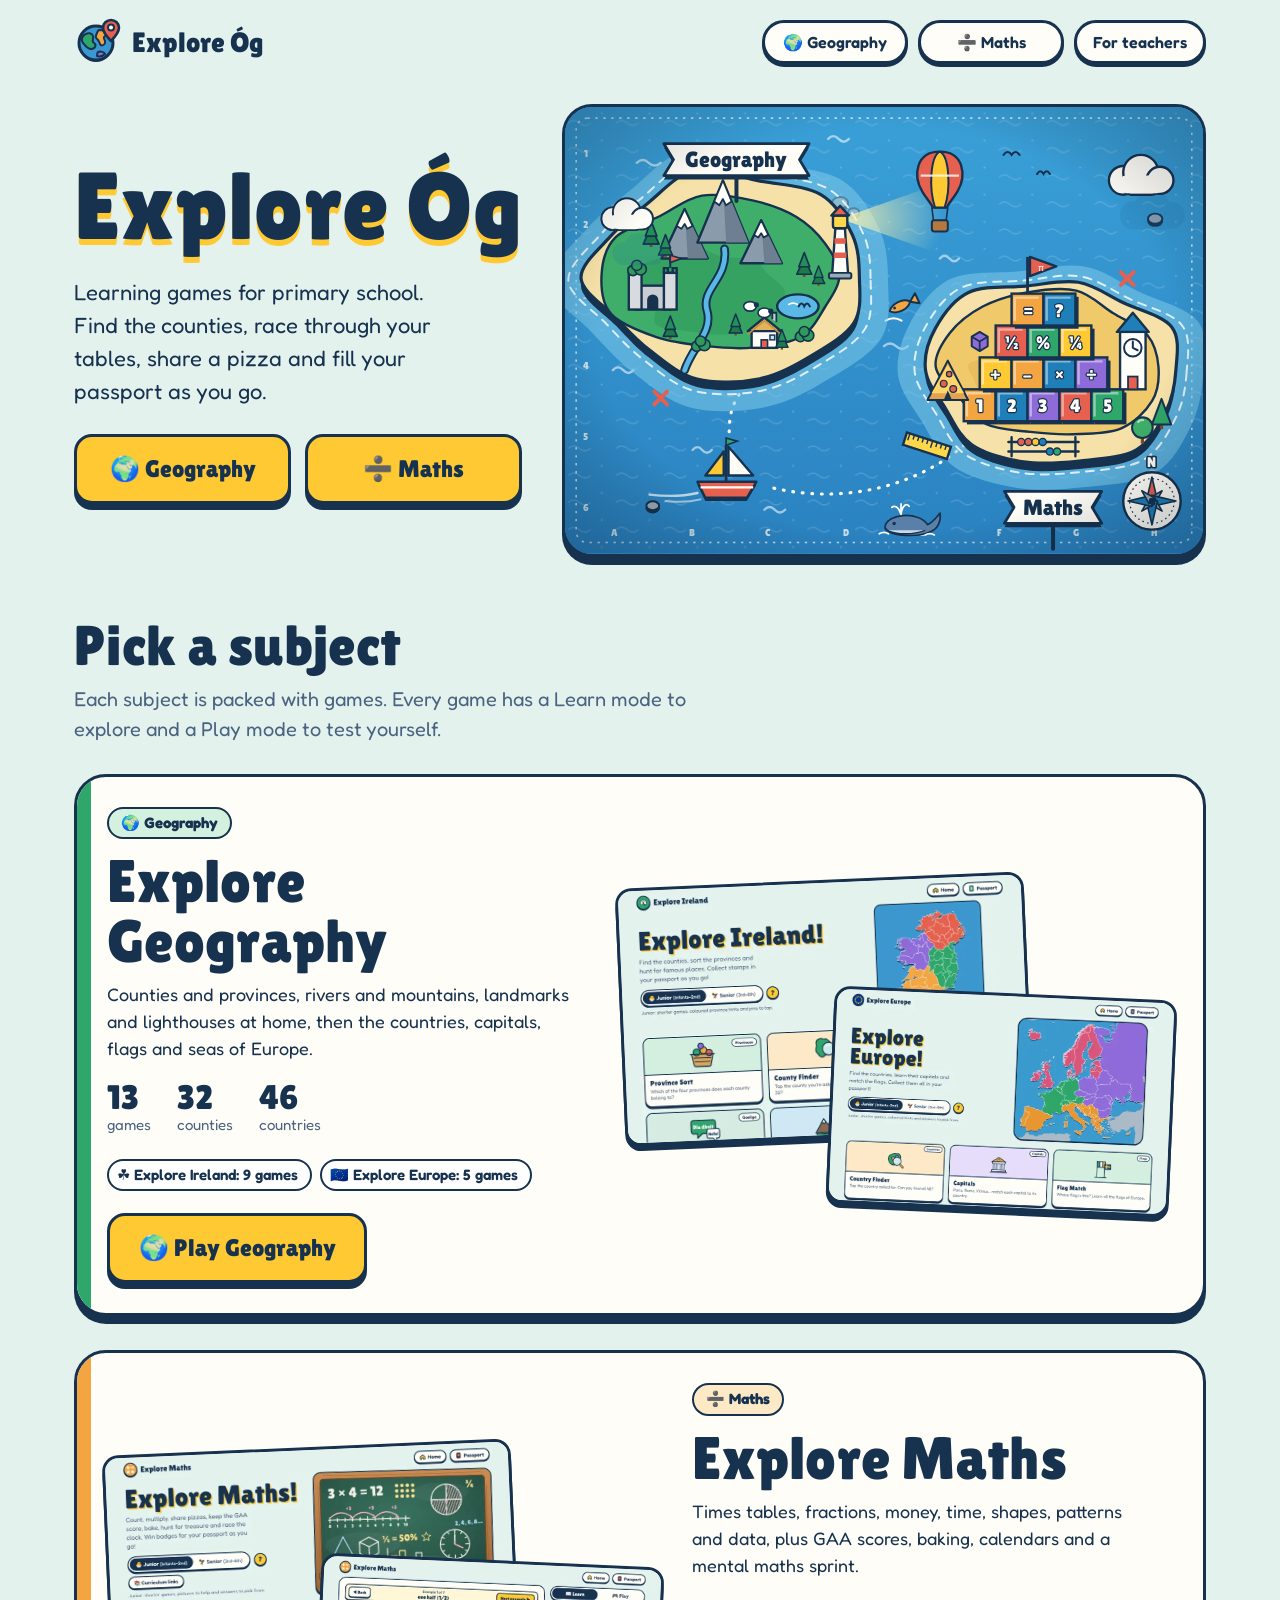
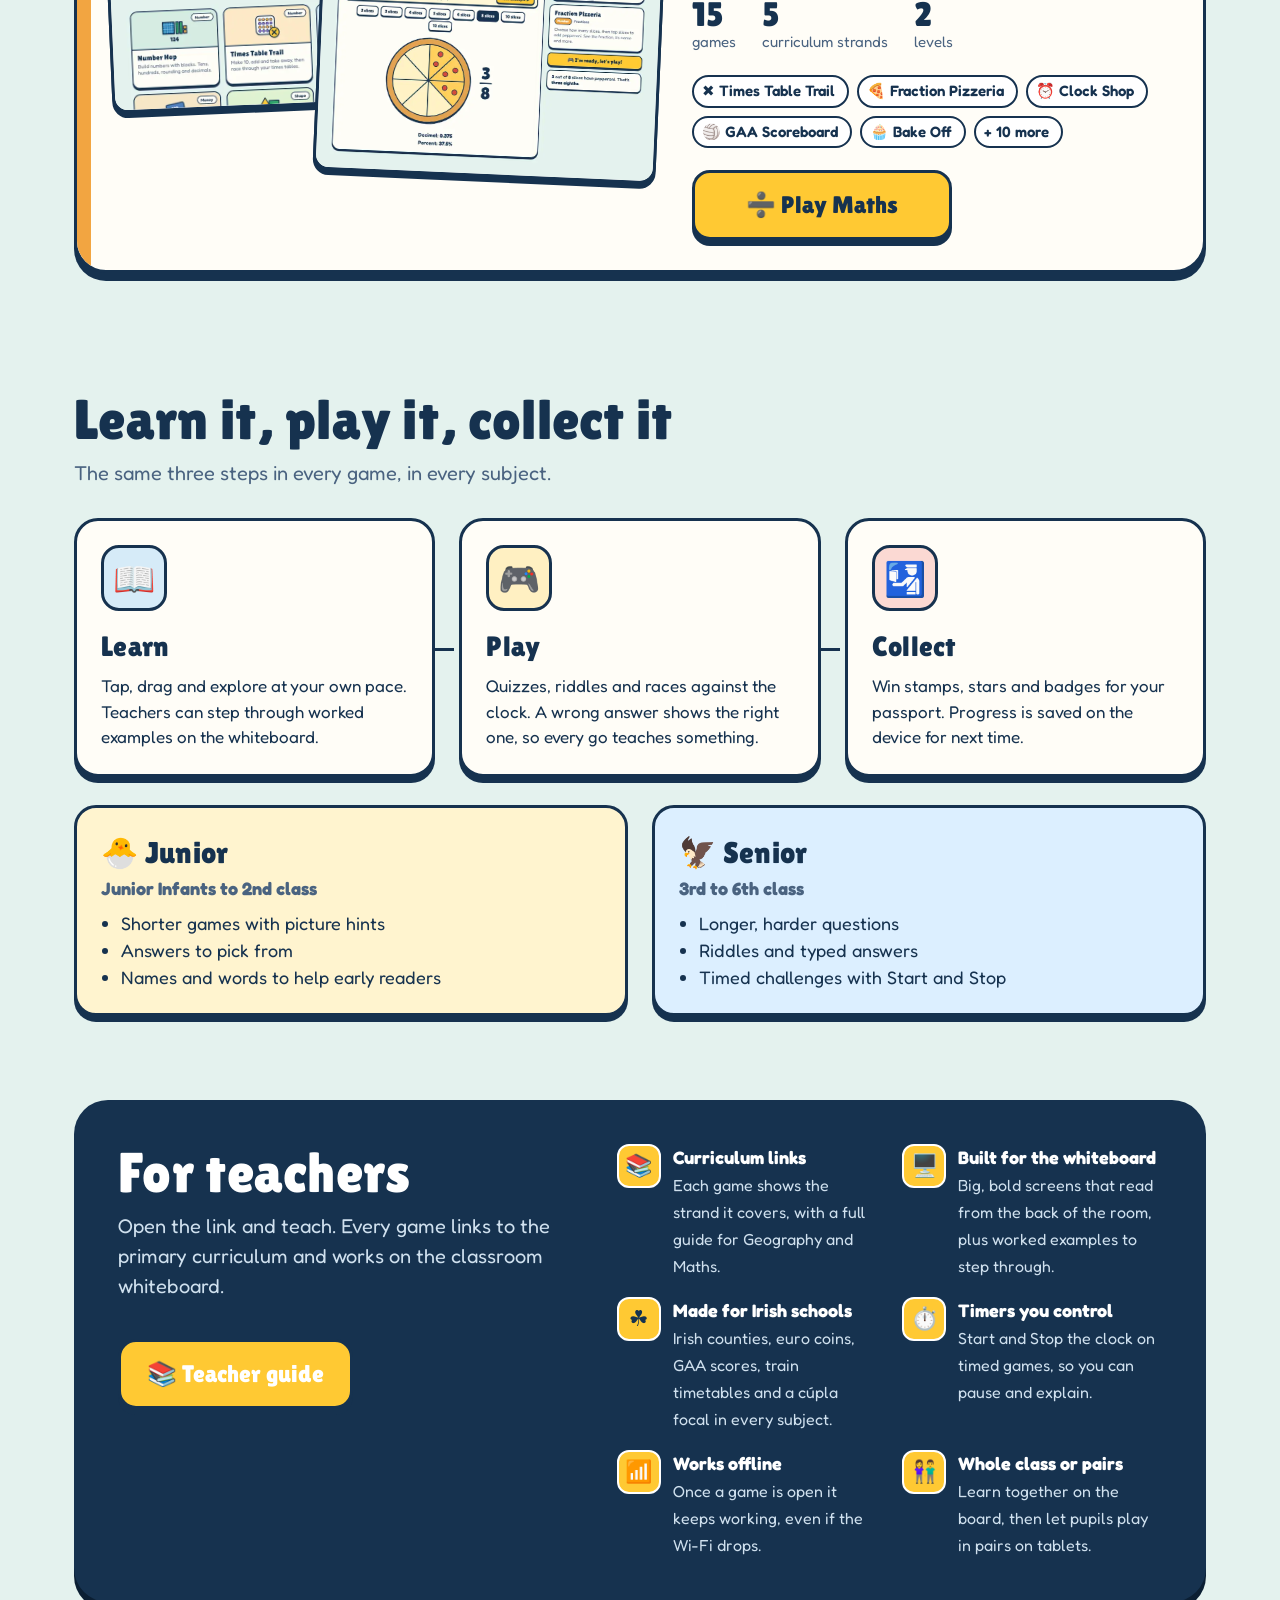
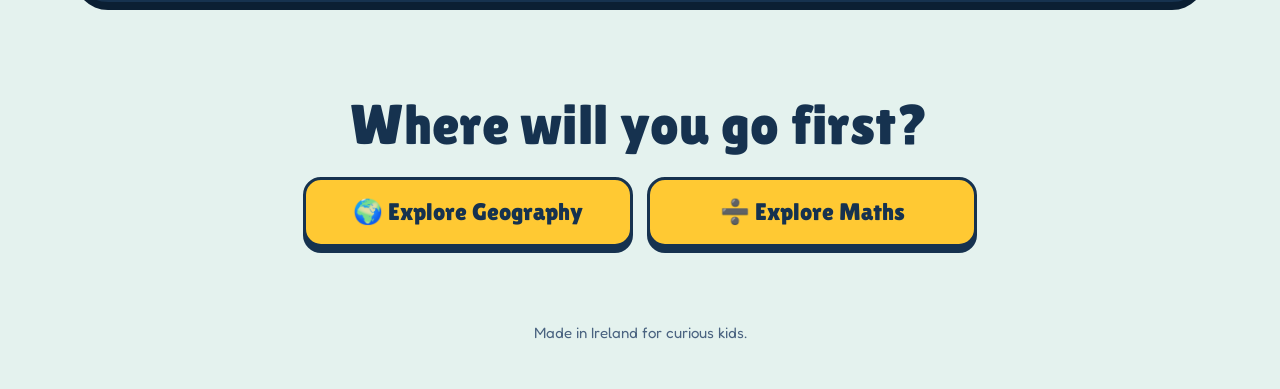
==== index.html @ ef13da3b "Explore Óg: first version of the site Home page, Explore Geography (Ireland and Europe), Explore Mat" ====
<!DOCTYPE html>
<html lang="en">
<head>
<meta charset="utf-8">
<meta name="viewport" content="width=device-width,initial-scale=1">
<title>Explore Óg · Learning games for primary school</title>
<meta name="description" content="Explore Geography and Explore Maths: map games and maths games for Irish primary school children, with Junior and Senior levels.">
<link rel="stylesheet" href="assets/site.css">
</head>
<body>
<div class="wrap">
  <header class="top">
    <a class="brand" href="./" aria-label="Explore Óg home"><svg width="48" height="48" viewBox="0 0 48 48"><circle cx="22" cy="27" r="17" fill="#16324f"/><circle cx="22" cy="25" r="17" fill="#3b97cf" stroke="#16324f" stroke-width="3"/><path d="M10 17c4-3 8-2 9 1s-2 5 1 7 1 6-3 6-6-4-8-6c-2-3-1-6 1-8z" fill="#2fa66a" stroke="#16324f" stroke-width="2" stroke-linejoin="round"/><path d="M25 12c4 0 8 2 10 5-2 1-4 0-5 2s2 3 1 6-4 3-5 1-1-4-3-5-1-4 0-6 1-3 2-3z" fill="#f2a541" stroke="#16324f" stroke-width="2" stroke-linejoin="round"/><path d="M24 34c3-1 6 0 7 2-2 2-5 3-8 2 0-2 0-3 1-4z" fill="#8e6bd8" stroke="#16324f" stroke-width="2" stroke-linejoin="round"/><path d="M37 2c-4.4 0-8 3.4-8 7.6 0 5.4 8 13.4 8 13.4s8-8 8-13.4C45 5.4 41.4 2 37 2z" fill="#e5604e" stroke="#16324f" stroke-width="2.6" stroke-linejoin="round"/><circle cx="37" cy="9.6" r="3" fill="#fff" stroke="#16324f" stroke-width="2"/></svg>Explore Óg</a>
    <nav class="nav" aria-label="Main">
      <a class="pill" href="geography/">🌍 Geography</a>
      <a class="pill" href="maths/">➗ Maths</a>
      <a class="pill hide-s" href="teachers/">For teachers</a>
    </nav>
  </header>

  <main>
  <div class="hero">
    <div>
      <h1>Explore Óg</h1>
      <p class="lede">Learning games for primary school. Find the counties, race through your tables, share a pizza and fill your passport as you go.</p>
      <div class="ctas">
        <a class="big" href="geography/">🌍 Geography</a>
        <a class="big" href="maths/">➗ Maths</a>
      </div>
    </div>
    <div class="map">
      <svg viewBox="0 0 800 560" role="img" aria-label="An explorer's map with two islands, Geography Island and Maths Island. Tap an island to go there."><defs>
      <linearGradient id="sea" x1="0" y1="0" x2="0" y2="1"><stop offset="0" stop-color="#3aa0d8"/><stop offset="1" stop-color="#2a82c0"/></linearGradient>
      <pattern id="ripple" width="60" height="34" patternUnits="userSpaceOnUse"><path d="M4 20 q7-6 14 0 t14 0" stroke="#ffffff" stroke-width="1.6" fill="none" opacity=".16"/><circle cx="46" cy="8" r="1.4" fill="#fff" opacity=".2"/></pattern>
      <radialGradient id="beam" cx="0" cy=".5" r="1"><stop offset="0" stop-color="#fff4b0" stop-opacity=".85"/><stop offset="1" stop-color="#fff4b0" stop-opacity="0"/></radialGradient>
      <radialGradient id="vig" cx=".5" cy=".5" r=".75"><stop offset=".6" stop-color="#000" stop-opacity="0"/><stop offset="1" stop-color="#0b2a4a" stop-opacity=".35"/></radialGradient>
    </defs><rect width="800" height="560" fill="url(#sea)"/><rect width="800" height="560" fill="url(#ripple)"/><rect x="14" y="14" width="772" height="532" rx="14" fill="none" stroke="#fffdf7" stroke-width="2" stroke-dasharray="3 7" opacity=".7"/><text x="62" y="538" text-anchor="middle" font-family="Lilita One,sans-serif" font-size="13" fill="#fffdf7" opacity=".75">A</text><text x="159" y="538" text-anchor="middle" font-family="Lilita One,sans-serif" font-size="13" fill="#fffdf7" opacity=".75">B</text><text x="255" y="538" text-anchor="middle" font-family="Lilita One,sans-serif" font-size="13" fill="#fffdf7" opacity=".75">C</text><text x="352" y="538" text-anchor="middle" font-family="Lilita One,sans-serif" font-size="13" fill="#fffdf7" opacity=".75">D</text><text x="448" y="538" text-anchor="middle" font-family="Lilita One,sans-serif" font-size="13" fill="#fffdf7" opacity=".75">E</text><text x="545" y="538" text-anchor="middle" font-family="Lilita One,sans-serif" font-size="13" fill="#fffdf7" opacity=".75">F</text><text x="641" y="538" text-anchor="middle" font-family="Lilita One,sans-serif" font-size="13" fill="#fffdf7" opacity=".75">G</text><text x="738" y="538" text-anchor="middle" font-family="Lilita One,sans-serif" font-size="13" fill="#fffdf7" opacity=".75">H</text><text x="26" y="63" text-anchor="middle" font-family="Lilita One,sans-serif" font-size="13" fill="#fffdf7" opacity=".75">1</text><text x="26" y="152" text-anchor="middle" font-family="Lilita One,sans-serif" font-size="13" fill="#fffdf7" opacity=".75">2</text><text x="26" y="241" text-anchor="middle" font-family="Lilita One,sans-serif" font-size="13" fill="#fffdf7" opacity=".75">3</text><text x="26" y="329" text-anchor="middle" font-family="Lilita One,sans-serif" font-size="13" fill="#fffdf7" opacity=".75">4</text><text x="26" y="418" text-anchor="middle" font-family="Lilita One,sans-serif" font-size="13" fill="#fffdf7" opacity=".75">5</text><text x="26" y="507" text-anchor="middle" font-family="Lilita One,sans-serif" font-size="13" fill="#fffdf7" opacity=".75">6</text><path class="wave" d="M90 70 q7.5 -7 15.0 0 t15.0 0" stroke="#fff" stroke-width="3" fill="none" stroke-linecap="round" opacity="0.55"/><path class="wave" d="M330 40 q6.5 -7 13.0 0 t13.0 0" stroke="#fff" stroke-width="3" fill="none" stroke-linecap="round" opacity="0.55"/><path class="wave" d="M400 300 q7.5 -7 15.0 0 t15.0 0" stroke="#fff" stroke-width="3" fill="none" stroke-linecap="round" opacity="0.55"/><path class="wave" d="M60 330 q6.5 -7 13.0 0 t13.0 0" stroke="#fff" stroke-width="3" fill="none" stroke-linecap="round" opacity="0.55"/><path class="wave" d="M690 250 q7.0 -7 14.0 0 t14.0 0" stroke="#fff" stroke-width="3" fill="none" stroke-linecap="round" opacity="0.55"/><path class="wave" d="M560 520 q7.5 -7 15.0 0 t15.0 0" stroke="#fff" stroke-width="3" fill="none" stroke-linecap="round" opacity="0.55"/><path class="wave" d="M250 505 q6.5 -7 13.0 0 t13.0 0" stroke="#fff" stroke-width="3" fill="none" stroke-linecap="round" opacity="0.55"/><path class="wave" d="M470 190 q6.0 -7 12.0 0 t12.0 0" stroke="#fff" stroke-width="3" fill="none" stroke-linecap="round" opacity="0.55"/><path class="wave" d="M730 460 q6.5 -7 13.0 0 t13.0 0" stroke="#fff" stroke-width="3" fill="none" stroke-linecap="round" opacity="0.55"/><path class="wave" d="M160 430 q6.0 -7 12.0 0 t12.0 0" stroke="#fff" stroke-width="3" fill="none" stroke-linecap="round" opacity="0.55"/><path d="M210 455 C 205 410, 200 380, 225 352" fill="none" stroke="#fffdf7" stroke-width="4" stroke-dasharray="1 11" stroke-linecap="round"/><path d="M262 478 C 360 500, 450 470, 505 420" fill="none" stroke="#fffdf7" stroke-width="4" stroke-dasharray="1 11" stroke-linecap="round"/><g class="bob"><g transform="translate(196,446)"><path d="M-30 38 q-26 6 -60 2" stroke="#fff" stroke-width="3" fill="none" opacity=".7" stroke-linecap="round"/><path d="M-26 46 q-20 5 -44 2" stroke="#fff" stroke-width="2.5" fill="none" opacity=".55" stroke-linecap="round"/><path d="M-30 24 H44 L32 44 H-20Z" fill="#16324f" transform="translate(0,4)"/><path d="M-30 24 H44 L32 44 H-20Z" fill="#e5604e" stroke="#16324f" stroke-width="3" stroke-linejoin="round"/><path d="M-26 31 H40" stroke="#fffdf7" stroke-width="3"/><path d="M6 24 V-22" stroke="#16324f" stroke-width="3.5"/><path d="M9 -20 L40 16 H9Z" fill="#fffdf7" stroke="#16324f" stroke-width="3" stroke-linejoin="round"/><path d="M3 -14 L-20 16 H3Z" fill="#ffc933" stroke="#16324f" stroke-width="3" stroke-linejoin="round"/><path d="M6 -22 L20 -27 L6 -31Z" fill="#2fa66a" stroke="#16324f" stroke-width="2"/></g></g><g transform="translate(430,528) scale(.72)"><path d="M-40 0 C -40 -26, 20 -30, 34 -6 C 44 -10, 52 -22, 56 -26 C 58 -12, 52 2, 40 6 C 20 16, -30 16, -40 0Z" fill="#5a7fa8" stroke="#16324f" stroke-width="3" stroke-linejoin="round"/><path d="M-36 4 C -20 12, 10 12, 30 4" fill="#c9dbe9" stroke="#16324f" stroke-width="2.5"/><circle cx="-24" cy="-8" r="3" fill="#16324f"/><path d="M-12 -24 C -16 -38, -24 -40, -28 -36 M-12 -24 C -10 -40, -2 -44, 2 -38 M-12 -24 V-42" stroke="#fff" stroke-width="3" fill="none" stroke-linecap="round"/><path d="M-50 10 q8-5 16 0 M30 12 q8-5 16 0" stroke="#fff" stroke-width="3" fill="none" stroke-linecap="round"/></g><g transform="translate(420,250) rotate(-25)"><path d="M-14 0 C -8 -8, 8 -8, 14 0 C 8 8, -8 8, -14 0Z M14 0 L24 -7 V7Z" fill="#f2a541" stroke="#16324f" stroke-width="2.5" stroke-linejoin="round"/><circle cx="-7" cy="-1" r="1.8" fill="#16324f"/></g><path d="M402 268 q10-6 20 0" stroke="#fff" stroke-width="2.5" fill="none" stroke-linecap="round"/><ellipse cx="345" cy="123" rx="11" ry="8.0" fill="#16324f"/><ellipse cx="345" cy="120" rx="10" ry="7.0" fill="#9aa9b6" stroke="#16324f" stroke-width="2.5"/><ellipse cx="362" cy="135" rx="8" ry="5.8999999999999995" fill="#16324f"/><ellipse cx="362" cy="132" rx="7" ry="4.8999999999999995" fill="#9aa9b6" stroke="#16324f" stroke-width="2.5"/><ellipse cx="740" cy="143" rx="10" ry="7.3" fill="#16324f"/><ellipse cx="740" cy="140" rx="9" ry="6.3" fill="#9aa9b6" stroke="#16324f" stroke-width="2.5"/><ellipse cx="110" cy="503" rx="9" ry="6.6" fill="#16324f"/><ellipse cx="110" cy="500" rx="8" ry="5.6" fill="#9aa9b6" stroke="#16324f" stroke-width="2.5"/><a href="geography/" aria-label="Go to Explore Geography"><g class="isle"><path d="M405.1 221.0 C405.6 243.6 408.9 269.4 397.0 289.2 C385.0 308.9 357.3 325.1 333.3 339.6 C309.3 354.1 282.4 369.8 253.0 376.0 C223.6 382.2 184.9 384.0 156.8 376.7 C128.8 369.4 105.4 348.0 84.8 332.2 C64.2 316.4 50.8 300.5 33.2 282.0 C15.7 263.5 -18.9 241.9 -20.5 221.0 C-22.0 200.1 7.1 175.9 23.9 156.7 C40.7 137.5 58.7 122.8 80.3 105.7 C101.9 88.6 124.8 60.0 153.3 54.1 C181.9 48.2 219.7 63.9 251.7 70.0 C283.7 76.2 321.8 77.1 345.5 91.0 C369.3 105.0 384.5 132.1 394.4 153.7 C404.3 175.4 404.7 198.4 405.1 221.0Z" fill="#7fcbea" opacity=".55"/><path d="M383.2 218.0 C383.6 238.0 386.6 260.9 376.0 278.4 C365.3 296.0 340.6 310.3 319.2 323.1 C297.9 336.0 273.9 349.9 247.7 355.4 C221.5 360.9 187.1 362.5 162.1 356.0 C137.1 349.5 116.3 330.5 97.9 316.6 C79.6 302.6 67.6 288.5 52.0 272.1 C36.4 255.6 5.6 236.5 4.2 218.0 C2.8 199.5 28.7 178.0 43.7 161.0 C58.6 143.9 74.7 130.9 94.0 115.8 C113.2 100.6 133.6 75.3 159.0 70.1 C184.4 64.8 218.1 78.7 246.6 84.2 C275.1 89.7 309.0 90.4 330.2 102.8 C351.3 115.2 364.8 139.2 373.7 158.4 C382.5 177.6 382.9 198.0 383.2 218.0Z" fill="none" stroke="#fff" stroke-width="2.5" stroke-dasharray="10 9" stroke-linecap="round" opacity=".8"/><path d="M369.2 225.0 C369.5 243.3 372.3 264.2 362.5 280.3 C352.6 296.3 329.9 309.4 310.2 321.1 C290.5 332.9 268.5 345.6 244.4 350.7 C220.2 355.7 188.5 357.1 165.5 351.2 C142.5 345.3 123.3 327.9 106.4 315.1 C89.5 302.3 78.5 289.5 64.1 274.4 C49.7 259.4 21.3 241.9 20.1 225.0 C18.8 208.1 42.6 188.4 56.4 172.9 C70.2 157.3 85.0 145.4 102.7 131.5 C120.4 117.7 139.2 94.5 162.6 89.7 C186.1 84.9 217.0 97.6 243.3 102.6 C269.6 107.6 300.8 108.3 320.3 119.6 C339.8 130.9 352.2 152.9 360.4 170.5 C368.5 188.0 368.8 206.7 369.2 225.0Z" fill="#16324f"/><path d="M369.2 215.0 C369.5 233.3 372.3 254.2 362.5 270.3 C352.6 286.3 329.9 299.4 310.2 311.1 C290.5 322.9 268.5 335.6 244.4 340.7 C220.2 345.7 188.5 347.1 165.5 341.2 C142.5 335.3 123.3 317.9 106.4 305.1 C89.5 292.3 78.5 279.5 64.1 264.4 C49.7 249.4 21.3 231.9 20.1 215.0 C18.8 198.1 42.6 178.4 56.4 162.9 C70.2 147.3 85.0 135.4 102.7 121.5 C120.4 107.7 139.2 84.5 162.6 79.7 C186.1 74.9 217.0 87.6 243.3 92.6 C269.6 97.6 300.8 98.3 320.3 109.6 C339.8 120.9 352.2 142.9 360.4 160.5 C368.5 178.0 368.8 196.7 369.2 215.0Z" fill="#f6e2a8" stroke="#16324f" stroke-width="4"/><path d="M344.1 211.0 C344.1 224.3 334.2 237.9 326.1 250.8 C317.9 263.7 310.4 279.9 295.3 288.4 C280.2 296.8 255.3 299.9 235.3 301.7 C215.3 303.6 195.5 301.9 175.4 299.6 C155.3 297.4 134.2 295.2 114.6 288.5 C95.0 281.8 69.3 272.4 57.8 259.4 C46.3 246.5 45.0 226.9 45.8 211.0 C46.6 195.1 50.6 176.5 62.7 164.2 C74.8 151.8 100.4 145.8 118.6 137.0 C136.8 128.1 152.1 114.5 171.7 111.2 C191.3 107.9 216.5 112.9 236.3 117.4 C256.0 121.8 275.3 128.9 290.3 137.9 C305.3 146.9 317.2 158.9 326.1 171.1 C335.1 183.3 344.1 197.7 344.1 211.0Z" fill="#3fae6a" stroke="#16324f" stroke-width="3"/><path d="M275.0 229.2 C277.4 236.3 274.5 245.4 269.1 252.5 C263.8 259.7 253.8 266.6 242.8 272.0 C231.9 277.5 217.7 283.6 203.7 285.2 C189.6 286.8 173.1 283.5 158.3 281.7 C143.5 279.8 122.7 279.6 115.1 273.8 C107.4 268.0 116.4 254.5 112.4 247.0 C108.3 239.6 95.1 236.3 90.6 229.2 C86.1 222.0 80.4 211.0 85.4 204.2 C90.4 197.4 108.7 193.4 120.6 188.3 C132.6 183.3 144.3 174.0 157.1 173.9 C170.0 173.7 184.5 184.7 197.6 187.6 C210.8 190.4 226.7 187.2 236.2 190.8 C245.7 194.5 248.1 203.2 254.6 209.6 C261.0 216.0 272.6 222.0 275.0 229.2Z" fill="#2f9a5b" opacity=".55"/><path d="M121.0 190 L150 128 L179.0 190Z" fill="#8a9bab" stroke="#16324f" stroke-width="3" stroke-linejoin="round"/><path d="M150 128 L179.0 190 H154Z" fill="#6d7f90"/><path d="M140.14 149.07999999999998 L150 128 L159.86 149.07999999999998 L153.48 152.8 L150 146.6 L145.94 152.8Z" fill="#fffdf7" stroke="#16324f" stroke-width="2.2" stroke-linejoin="round"/><path d="M166.0 170 L198 92 L230.0 170Z" fill="#8a9bab" stroke="#16324f" stroke-width="3" stroke-linejoin="round"/><path d="M198 92 L230.0 170 H202Z" fill="#6d7f90"/><path d="M187.12 118.52 L198 92 L208.88 118.52 L201.84 123.2 L198 115.4 L193.52 123.2Z" fill="#fffdf7" stroke="#16324f" stroke-width="2.2" stroke-linejoin="round"/><path d="M220.0 196 L246 142 L272.0 196Z" fill="#8a9bab" stroke="#16324f" stroke-width="3" stroke-linejoin="round"/><path d="M246 142 L272.0 196 H250Z" fill="#6d7f90"/><path d="M237.16 160.36 L246 142 L254.84 160.36 L249.12 163.6 L246 158.2 L242.36 163.6Z" fill="#fffdf7" stroke="#16324f" stroke-width="2.2" stroke-linejoin="round"/><path d="M200 178 C 205 215, 170 228, 178 255 C 186 282, 160 300, 150 330" fill="none" stroke="#16324f" stroke-width="11" stroke-linecap="round"/><path d="M200 178 C 205 215, 170 228, 178 255 C 186 282, 160 300, 150 330" fill="none" stroke="#5bb8e6" stroke-width="6" stroke-linecap="round"/><ellipse cx="292" cy="250" rx="26" ry="15" fill="#5bb8e6" stroke="#16324f" stroke-width="3"/><path d="M280 248 q6-4 12 0" stroke="#fff" stroke-width="2" fill="none"/><g transform="translate(110,238)"><rect x="-22" y="-14" width="44" height="30" fill="#c9ccd1" stroke="#16324f" stroke-width="3"/><rect x="-30" y="-30" width="16" height="46" fill="#d7dade" stroke="#16324f" stroke-width="3"/><rect x="14" y="-30" width="16" height="46" fill="#d7dade" stroke="#16324f" stroke-width="3"/><path d="M-30 -30 v-6 h5 v6 h6 v-6 h5 v6 M14 -30 v-6 h5 v6 h6 v-6 h5 v6" fill="none" stroke="#16324f" stroke-width="3"/><path d="M-7 16 v-12 a7 7 0 0 1 14 0 v12Z" fill="#16324f"/><path d="M22 -36 V-52" stroke="#16324f" stroke-width="2.5"/><path d="M22 -52 l14 4 -14 5Z" fill="#e5604e" stroke="#16324f" stroke-width="2"/></g><g transform="translate(345,180)"><path class="beam" d="M0 -40 L130 -86 L130 6Z" fill="url(#beam)"/><path d="M-10 30 L-6 -28 H6 L10 30Z" fill="#fffdf7" stroke="#16324f" stroke-width="3" stroke-linejoin="round"/><path d="M-8 6 H8 M-7 -12 H7" stroke="#e5604e" stroke-width="7"/><rect x="-9" y="-44" width="18" height="16" rx="3" fill="#ffd84a" stroke="#16324f" stroke-width="3"/><path d="M-11 -44 L0 -56 L11 -44Z" fill="#e5604e" stroke="#16324f" stroke-width="3" stroke-linejoin="round"/><rect x="-14" y="28" width="28" height="7" rx="2" fill="#9aa9b6" stroke="#16324f" stroke-width="2.5"/></g><g transform="translate(250,292)"><rect x="-16" y="-12" width="32" height="22" fill="#fffdf7" stroke="#16324f" stroke-width="3"/><path d="M-21 -11 L0 -28 L21 -11Z" fill="#e2b35a" stroke="#16324f" stroke-width="3" stroke-linejoin="round"/><path d="M-21 -11 L0 -28 L21 -11" fill="none" stroke="#c5913a" stroke-width="2" transform="translate(0,4)"/><rect x="-4" y="0" width="8" height="10" fill="#e5604e" stroke="#16324f" stroke-width="2"/><rect x="7" y="-6" width="6" height="6" fill="#bfe7f6" stroke="#16324f" stroke-width="1.8"/><path d="M10 -26 v-8 h5 v12" fill="#c9ccd1" stroke="#16324f" stroke-width="2.2"/></g><g transform="translate(108,170) scale(0.9)"><path d="M0 0 V6" stroke="#7a4a24" stroke-width="4"/><path d="M-11 2 L0 -22 L11 2Z" fill="#1d7a4b" stroke="#16324f" stroke-width="2.5" stroke-linejoin="round"/><path d="M-8 -9 L0 -30 L8 -9Z" fill="#23905a" stroke="#16324f" stroke-width="2.5" stroke-linejoin="round"/></g><g transform="translate(126,184) scale(0.8)"><path d="M0 0 V6" stroke="#7a4a24" stroke-width="4"/><path d="M-11 2 L0 -22 L11 2Z" fill="#1d7a4b" stroke="#16324f" stroke-width="2.5" stroke-linejoin="round"/><path d="M-8 -9 L0 -30 L8 -9Z" fill="#23905a" stroke="#16324f" stroke-width="2.5" stroke-linejoin="round"/></g><g transform="translate(272,300) scale(0.7)"><path d="M0 0 V6" stroke="#7a4a24" stroke-width="4"/><path d="M-11 2 L0 -22 L11 2Z" fill="#1d7a4b" stroke="#16324f" stroke-width="2.5" stroke-linejoin="round"/><path d="M-8 -9 L0 -30 L8 -9Z" fill="#23905a" stroke="#16324f" stroke-width="2.5" stroke-linejoin="round"/></g><g transform="translate(300,208) scale(0.85)"><path d="M0 0 V6" stroke="#7a4a24" stroke-width="4"/><path d="M-11 2 L0 -22 L11 2Z" fill="#1d7a4b" stroke="#16324f" stroke-width="2.5" stroke-linejoin="round"/><path d="M-8 -9 L0 -30 L8 -9Z" fill="#23905a" stroke="#16324f" stroke-width="2.5" stroke-linejoin="round"/></g><g transform="translate(318,220) scale(0.7)"><path d="M0 0 V6" stroke="#7a4a24" stroke-width="4"/><path d="M-11 2 L0 -22 L11 2Z" fill="#1d7a4b" stroke="#16324f" stroke-width="2.5" stroke-linejoin="round"/><path d="M-8 -9 L0 -30 L8 -9Z" fill="#23905a" stroke="#16324f" stroke-width="2.5" stroke-linejoin="round"/></g><g transform="translate(132,286) scale(0.8)"><path d="M0 0 V6" stroke="#7a4a24" stroke-width="4"/><path d="M-11 2 L0 -22 L11 2Z" fill="#1d7a4b" stroke="#16324f" stroke-width="2.5" stroke-linejoin="round"/><path d="M-8 -9 L0 -30 L8 -9Z" fill="#23905a" stroke="#16324f" stroke-width="2.5" stroke-linejoin="round"/></g><g transform="translate(214,282) scale(0.75)"><path d="M0 0 V6" stroke="#7a4a24" stroke-width="4"/><path d="M-11 2 L0 -22 L11 2Z" fill="#1d7a4b" stroke="#16324f" stroke-width="2.5" stroke-linejoin="round"/><path d="M-8 -9 L0 -30 L8 -9Z" fill="#23905a" stroke="#16324f" stroke-width="2.5" stroke-linejoin="round"/></g><g transform="translate(170,300) scale(0.8)"><circle cx="-6" cy="0" r="8" fill="#2f9a5b" stroke="#16324f" stroke-width="2.5"/><circle cx="6" cy="-2" r="9" fill="#2f9a5b" stroke="#16324f" stroke-width="2.5"/><circle cx="0" cy="-8" r="8" fill="#2f9a5b" stroke="#16324f" stroke-width="2.5"/></g><g transform="translate(300,288) scale(0.8)"><circle cx="-6" cy="0" r="8" fill="#2f9a5b" stroke="#16324f" stroke-width="2.5"/><circle cx="6" cy="-2" r="9" fill="#2f9a5b" stroke="#16324f" stroke-width="2.5"/><circle cx="0" cy="-8" r="8" fill="#2f9a5b" stroke="#16324f" stroke-width="2.5"/></g><g transform="translate(90,205) scale(0.8)"><circle cx="-6" cy="0" r="8" fill="#2f9a5b" stroke="#16324f" stroke-width="2.5"/><circle cx="6" cy="-2" r="9" fill="#2f9a5b" stroke="#16324f" stroke-width="2.5"/><circle cx="0" cy="-8" r="8" fill="#2f9a5b" stroke="#16324f" stroke-width="2.5"/></g><g transform="translate(232,250)"><ellipse cx="0" cy="0" rx="8" ry="6" fill="#fff" stroke="#16324f" stroke-width="2"/><circle cx="8" cy="-2" r="3.2" fill="#16324f"/></g><g transform="translate(250,258)"><ellipse cx="0" cy="0" rx="8" ry="6" fill="#fff" stroke="#16324f" stroke-width="2"/><circle cx="8" cy="-2" r="3.2" fill="#16324f"/></g><g transform="translate(215,64)"><path d="M0 18 V54" stroke="#16324f" stroke-width="5" stroke-linecap="round"/><path d="M-91.0 -18 H91.0 L79.0 2 L91.0 22 H-91.0 L-79.0 2Z" fill="#16324f" transform="translate(0,5)"/><path class="sign" d="M-91.0 -18 H91.0 L79.0 2 L91.0 22 H-91.0 L-79.0 2Z" fill="#fffdf7" stroke="#16324f" stroke-width="3.5" stroke-linejoin="round"/><text y="11" text-anchor="middle" font-family="Lilita One,sans-serif" font-size="27" fill="#16324f">Geography</text></g></g></a><a href="maths/" aria-label="Go to Explore Maths"><g class="isle"><path d="M800.2 336.0 C798.7 357.8 795.1 379.2 785.1 399.8 C775.0 420.3 762.0 446.3 739.9 459.2 C717.8 472.0 681.2 473.5 652.4 476.6 C623.7 479.7 594.6 482.0 567.2 477.8 C539.8 473.6 508.1 465.3 488.2 451.5 C468.3 437.7 459.7 414.3 447.9 395.0 C436.1 375.8 420.1 356.6 417.5 336.0 C415.0 315.4 421.6 291.4 432.5 271.4 C443.5 251.3 460.2 226.7 483.3 215.8 C506.3 204.9 542.8 208.6 570.7 205.9 C598.7 203.3 626.2 195.7 651.0 200.0 C675.9 204.3 696.1 220.3 719.9 231.8 C743.7 243.3 780.3 251.7 793.7 269.1 C807.1 286.5 801.6 314.2 800.2 336.0Z" fill="#7fcbea" opacity=".55"/><path d="M779.4 333.0 C778.1 352.3 774.9 371.3 765.9 389.5 C757.0 407.7 745.3 430.8 725.7 442.2 C706.0 453.5 673.4 454.9 647.8 457.6 C622.2 460.4 596.3 462.4 571.9 458.7 C547.5 455.0 519.2 447.6 501.5 435.4 C483.8 423.2 476.1 402.4 465.7 385.3 C455.2 368.3 440.9 351.3 438.6 333.0 C436.3 314.7 442.2 293.5 451.9 275.7 C461.7 258.0 476.6 236.1 497.1 226.5 C517.7 216.8 550.1 220.0 575.0 217.7 C599.9 215.4 624.4 208.6 646.6 212.5 C668.7 216.3 686.7 230.4 707.9 240.6 C729.1 250.8 761.7 258.3 773.6 273.7 C785.5 289.1 780.7 313.7 779.4 333.0Z" fill="none" stroke="#fff" stroke-width="2.5" stroke-dasharray="10 9" stroke-linecap="round" opacity=".8"/><path d="M766.0 340.0 C764.8 357.7 761.8 375.0 753.6 391.7 C745.4 408.3 734.7 429.4 716.5 439.8 C698.4 450.2 668.4 451.4 644.8 454.0 C621.2 456.5 597.4 458.3 574.9 454.9 C552.4 451.5 526.4 444.8 510.1 433.6 C493.8 422.4 486.7 403.5 477.0 387.8 C467.4 372.2 454.2 356.7 452.1 340.0 C450.0 323.3 455.4 303.8 464.4 287.6 C473.4 271.4 487.1 251.4 506.0 242.6 C524.9 233.7 554.9 236.7 577.8 234.6 C600.7 232.4 623.3 226.3 643.7 229.8 C664.1 233.3 680.7 246.2 700.2 255.5 C719.7 264.8 749.7 271.7 760.7 285.8 C771.7 299.9 767.2 322.3 766.0 340.0Z" fill="#16324f"/><path d="M766.0 330.0 C764.8 347.7 761.8 365.0 753.6 381.7 C745.4 398.3 734.7 419.4 716.5 429.8 C698.4 440.2 668.4 441.4 644.8 444.0 C621.2 446.5 597.4 448.3 574.9 444.9 C552.4 441.5 526.4 434.8 510.1 423.6 C493.8 412.4 486.7 393.5 477.0 377.8 C467.4 362.2 454.2 346.7 452.1 330.0 C450.0 313.3 455.4 293.8 464.4 277.6 C473.4 261.4 487.1 241.4 506.0 232.6 C524.9 223.7 554.9 226.7 577.8 224.6 C600.7 222.4 623.3 216.3 643.7 219.8 C664.1 223.3 680.7 236.2 700.2 245.5 C719.7 254.8 749.7 261.7 760.7 275.8 C771.7 289.9 767.2 312.3 766.0 330.0Z" fill="#f6e2a8" stroke="#16324f" stroke-width="4"/><path d="M744.2 326.0 C745.2 339.8 744.0 355.8 736.2 368.6 C728.5 381.4 714.0 396.0 697.5 402.9 C681.1 409.9 656.5 409.6 637.5 410.3 C618.5 411.1 601.7 409.5 583.5 407.4 C565.3 405.3 543.1 404.8 528.4 397.7 C513.6 390.6 505.5 376.8 495.0 364.8 C484.4 352.9 467.0 339.6 464.9 326.0 C462.9 312.4 473.0 295.7 482.8 283.1 C492.6 270.5 507.7 258.7 523.8 250.2 C539.9 241.8 560.0 235.8 579.5 232.5 C599.1 229.1 623.3 225.9 641.2 230.2 C659.1 234.5 672.2 249.1 687.0 258.3 C701.8 267.6 720.4 274.3 729.9 285.5 C739.4 296.8 743.1 312.2 744.2 326.0Z" fill="#f0c96a" stroke="#16324f" stroke-width="3"/><path d="M662.8 343.2 C664.0 350.0 670.2 358.2 666.8 364.6 C663.4 371.0 652.1 376.8 642.3 381.7 C632.6 386.6 620.0 393.7 608.2 393.9 C596.3 394.1 582.4 386.2 571.2 383.1 C560.0 380.1 549.2 379.6 541.1 375.8 C533.0 372.1 527.3 366.1 522.6 360.7 C518.0 355.3 515.8 349.7 513.2 343.2 C510.5 336.7 502.0 326.7 506.9 321.5 C511.9 316.2 532.6 315.9 542.9 311.9 C553.2 307.9 558.8 299.2 568.9 297.7 C579.1 296.1 592.9 300.8 604.0 302.8 C615.0 304.8 625.8 306.3 635.1 309.7 C644.5 313.2 655.4 318.1 660.0 323.6 C664.6 329.2 661.7 336.4 662.8 343.2Z" fill="#e2b452" opacity=".55"/><rect x="504" y="358" width="40" height="40" fill="#16324f"/><rect x="500" y="354" width="40" height="40" fill="#f2a541" stroke="#16324f" stroke-width="3"/><path d="M504 388 V359 H534" stroke="#ffffff" stroke-opacity=".45" stroke-width="3" fill="none"/><text x="520.0" y="383" text-anchor="middle" font-family="Lilita One,sans-serif" font-size="23" fill="#fffdf7" stroke="#16324f" stroke-width="3" paint-order="stroke">1</text><rect x="544" y="358" width="40" height="40" fill="#16324f"/><rect x="540" y="354" width="40" height="40" fill="#1f7fb8" stroke="#16324f" stroke-width="3"/><path d="M544 388 V359 H574" stroke="#ffffff" stroke-opacity=".45" stroke-width="3" fill="none"/><text x="560.0" y="383" text-anchor="middle" font-family="Lilita One,sans-serif" font-size="23" fill="#fffdf7" stroke="#16324f" stroke-width="3" paint-order="stroke">2</text><rect x="584" y="358" width="40" height="40" fill="#16324f"/><rect x="580" y="354" width="40" height="40" fill="#8e6bd8" stroke="#16324f" stroke-width="3"/><path d="M584 388 V359 H614" stroke="#ffffff" stroke-opacity=".45" stroke-width="3" fill="none"/><text x="600.0" y="383" text-anchor="middle" font-family="Lilita One,sans-serif" font-size="23" fill="#fffdf7" stroke="#16324f" stroke-width="3" paint-order="stroke">3</text><rect x="624" y="358" width="40" height="40" fill="#16324f"/><rect x="620" y="354" width="40" height="40" fill="#e5604e" stroke="#16324f" stroke-width="3"/><path d="M624 388 V359 H654" stroke="#ffffff" stroke-opacity=".45" stroke-width="3" fill="none"/><text x="640.0" y="383" text-anchor="middle" font-family="Lilita One,sans-serif" font-size="23" fill="#fffdf7" stroke="#16324f" stroke-width="3" paint-order="stroke">4</text><rect x="664" y="358" width="40" height="40" fill="#16324f"/><rect x="660" y="354" width="40" height="40" fill="#2fa66a" stroke="#16324f" stroke-width="3"/><path d="M664 388 V359 H694" stroke="#ffffff" stroke-opacity=".45" stroke-width="3" fill="none"/><text x="680.0" y="383" text-anchor="middle" font-family="Lilita One,sans-serif" font-size="23" fill="#fffdf7" stroke="#16324f" stroke-width="3" paint-order="stroke">5</text><rect x="524" y="318" width="40" height="40" fill="#16324f"/><rect x="520" y="314" width="40" height="40" fill="#ffc933" stroke="#16324f" stroke-width="3"/><path d="M524 348 V319 H554" stroke="#ffffff" stroke-opacity=".45" stroke-width="3" fill="none"/><text x="540.0" y="343" text-anchor="middle" font-family="Lilita One,sans-serif" font-size="23" fill="#fffdf7" stroke="#16324f" stroke-width="3" paint-order="stroke">+</text><rect x="564" y="318" width="40" height="40" fill="#16324f"/><rect x="560" y="314" width="40" height="40" fill="#f2a541" stroke="#16324f" stroke-width="3"/><path d="M564 348 V319 H594" stroke="#ffffff" stroke-opacity=".45" stroke-width="3" fill="none"/><text x="580.0" y="343" text-anchor="middle" font-family="Lilita One,sans-serif" font-size="23" fill="#fffdf7" stroke="#16324f" stroke-width="3" paint-order="stroke">−</text><rect x="604" y="318" width="40" height="40" fill="#16324f"/><rect x="600" y="314" width="40" height="40" fill="#1f7fb8" stroke="#16324f" stroke-width="3"/><path d="M604 348 V319 H634" stroke="#ffffff" stroke-opacity=".45" stroke-width="3" fill="none"/><text x="620.0" y="343" text-anchor="middle" font-family="Lilita One,sans-serif" font-size="23" fill="#fffdf7" stroke="#16324f" stroke-width="3" paint-order="stroke">×</text><rect x="644" y="318" width="40" height="40" fill="#16324f"/><rect x="640" y="314" width="40" height="40" fill="#8e6bd8" stroke="#16324f" stroke-width="3"/><path d="M644 348 V319 H674" stroke="#ffffff" stroke-opacity=".45" stroke-width="3" fill="none"/><text x="660.0" y="343" text-anchor="middle" font-family="Lilita One,sans-serif" font-size="23" fill="#fffdf7" stroke="#16324f" stroke-width="3" paint-order="stroke">÷</text><rect x="544" y="278" width="40" height="40" fill="#16324f"/><rect x="540" y="274" width="40" height="40" fill="#e5604e" stroke="#16324f" stroke-width="3"/><path d="M544 308 V279 H574" stroke="#ffffff" stroke-opacity=".45" stroke-width="3" fill="none"/><text x="560.0" y="303" text-anchor="middle" font-family="Lilita One,sans-serif" font-size="23" fill="#fffdf7" stroke="#16324f" stroke-width="3" paint-order="stroke">½</text><rect x="584" y="278" width="40" height="40" fill="#16324f"/><rect x="580" y="274" width="40" height="40" fill="#2fa66a" stroke="#16324f" stroke-width="3"/><path d="M584 308 V279 H614" stroke="#ffffff" stroke-opacity=".45" stroke-width="3" fill="none"/><text x="600.0" y="303" text-anchor="middle" font-family="Lilita One,sans-serif" font-size="23" fill="#fffdf7" stroke="#16324f" stroke-width="3" paint-order="stroke">%</text><rect x="624" y="278" width="40" height="40" fill="#16324f"/><rect x="620" y="274" width="40" height="40" fill="#ffc933" stroke="#16324f" stroke-width="3"/><path d="M624 308 V279 H654" stroke="#ffffff" stroke-opacity=".45" stroke-width="3" fill="none"/><text x="640.0" y="303" text-anchor="middle" font-family="Lilita One,sans-serif" font-size="23" fill="#fffdf7" stroke="#16324f" stroke-width="3" paint-order="stroke">¼</text><rect x="564" y="238" width="40" height="40" fill="#16324f"/><rect x="560" y="234" width="40" height="40" fill="#f2a541" stroke="#16324f" stroke-width="3"/><path d="M564 268 V239 H594" stroke="#ffffff" stroke-opacity=".45" stroke-width="3" fill="none"/><text x="580.0" y="263" text-anchor="middle" font-family="Lilita One,sans-serif" font-size="23" fill="#fffdf7" stroke="#16324f" stroke-width="3" paint-order="stroke">=</text><rect x="604" y="238" width="40" height="40" fill="#16324f"/><rect x="600" y="234" width="40" height="40" fill="#1f7fb8" stroke="#16324f" stroke-width="3"/><path d="M604 268 V239 H634" stroke="#ffffff" stroke-opacity=".45" stroke-width="3" fill="none"/><text x="620.0" y="263" text-anchor="middle" font-family="Lilita One,sans-serif" font-size="23" fill="#fffdf7" stroke="#16324f" stroke-width="3" paint-order="stroke">?</text><path d="M580 234 V188" stroke="#16324f" stroke-width="3.5"/><path d="M583 188 L616 200 L583 212Z" fill="#e5604e" stroke="#16324f" stroke-width="3" stroke-linejoin="round"/><text x="597" y="206" text-anchor="middle" font-size="11" font-family="Lilita One,sans-serif" fill="#fff">π</text><g transform="translate(712,330)"><rect x="-16" y="-48" width="32" height="72" fill="#fffdf7" stroke="#16324f" stroke-width="3"/><path d="M-20 -48 L0 -72 L20 -48Z" fill="#1f7fb8" stroke="#16324f" stroke-width="3" stroke-linejoin="round"/><circle cx="0" cy="-28" r="11" fill="#fff" stroke="#16324f" stroke-width="2.5"/><path d="M0 -28 V-36 M0 -28 L6 -25" stroke="#16324f" stroke-width="2.5" stroke-linecap="round"/><rect x="-6" y="8" width="12" height="16" fill="#e5604e" stroke="#16324f" stroke-width="2.2"/></g><g transform="translate(480,352) scale(.85)"><path d="M-30 18 L0 -40 L30 18Z" fill="#e2a24f" stroke="#16324f" stroke-width="3" stroke-linejoin="round"/><path d="M-24 8 L0 -34 L24 8Z" fill="#ffd56b"/><circle cx="-6" cy="-6" r="5" fill="#e5604e" stroke="#16324f" stroke-width="1.8"/><circle cx="8" cy="2" r="5" fill="#e5604e" stroke="#16324f" stroke-width="1.8"/><circle cx="2" cy="-20" r="4" fill="#e5604e" stroke="#16324f" stroke-width="1.8"/><path d="M-6 18 L0 4 L6 18Z" fill="#16324f"/></g><g transform="translate(748,396)"><path d="M0 0 V8" stroke="#7a4a24" stroke-width="4"/><path d="M-12 2 L0 -30 L12 2Z" fill="#2fa66a" stroke="#16324f" stroke-width="2.5" stroke-linejoin="round"/></g><g transform="translate(724,410)"><path d="M0 4 V12" stroke="#7a4a24" stroke-width="4"/><circle cx="0" cy="-8" r="13" fill="#3fae6a" stroke="#16324f" stroke-width="2.5"/><path d="M-6 -14 a7 7 0 0 1 8 -3" stroke="#fff" stroke-width="2.5" fill="none" opacity=".6"/></g><g transform="translate(520,292)"><path d="M-10 -4 L0 -10 L10 -4 L10 8 L0 14 L-10 8Z" fill="#8e6bd8" stroke="#16324f" stroke-width="2.5" stroke-linejoin="round"/><path d="M-10 -4 L0 2 L10 -4 M0 2 V14" stroke="#16324f" stroke-width="2.2" fill="none"/></g><g transform="translate(600,432)"><path d="M-40 -18 V6 M40 -18 V6 M-44 -12 H44 M-44 0 H44" stroke="#16324f" stroke-width="3" stroke-linecap="round"/><circle cx="-28" cy="-12" r="4.5" fill="#e5604e" stroke="#16324f" stroke-width="1.8"/><circle cx="-19" cy="-12" r="4.5" fill="#e5604e" stroke="#16324f" stroke-width="1.8"/><circle cx="-10" cy="-12" r="4.5" fill="#ffc933" stroke="#16324f" stroke-width="1.8"/><circle cx="-1" cy="-12" r="4.5" fill="#1f7fb8" stroke="#16324f" stroke-width="1.8"/><circle cx="8" cy="0" r="4.5" fill="#1f7fb8" stroke="#16324f" stroke-width="1.8"/><circle cx="17" cy="0" r="4.5" fill="#2fa66a" stroke="#16324f" stroke-width="1.8"/></g><g transform="translate(470,430) rotate(18)"><rect x="-46" y="-8" width="58" height="16" fill="#ffd84a" stroke="#16324f" stroke-width="3"/><path d="M-42 -8 v9" stroke="#16324f" stroke-width="1.8"/><path d="M-36 -8 v6" stroke="#16324f" stroke-width="1.8"/><path d="M-30 -8 v6" stroke="#16324f" stroke-width="1.8"/><path d="M-24 -8 v6" stroke="#16324f" stroke-width="1.8"/><path d="M-18 -8 v6" stroke="#16324f" stroke-width="1.8"/><path d="M-12 -8 v9" stroke="#16324f" stroke-width="1.8"/><path d="M-6 -8 v6" stroke="#16324f" stroke-width="1.8"/><path d="M0 -8 v6" stroke="#16324f" stroke-width="1.8"/><path d="M6 -8 v6" stroke="#16324f" stroke-width="1.8"/><path d="M12 -8 v6" stroke="#16324f" stroke-width="1.8"/></g><g transform="translate(612,500)"><path d="M0 18 V54" stroke="#16324f" stroke-width="5" stroke-linecap="round"/><path d="M-61.0 -18 H61.0 L49.0 2 L61.0 22 H-61.0 L-49.0 2Z" fill="#16324f" transform="translate(0,5)"/><path class="sign" d="M-61.0 -18 H61.0 L49.0 2 L61.0 22 H-61.0 L-49.0 2Z" fill="#fffdf7" stroke="#16324f" stroke-width="3.5" stroke-linejoin="round"/><text y="11" text-anchor="middle" font-family="Lilita One,sans-serif" font-size="27" fill="#16324f">Maths</text></g></g></a><path d="M112 357 L128 373 M128 357 L112 373" stroke="#e5604e" stroke-width="5" stroke-linecap="round"/><path d="M697 207 L713 223 M713 207 L697 223" stroke="#e5604e" stroke-width="5" stroke-linecap="round"/><g class="float"><g transform="translate(470,92)"><path d="M-10 34 L-8 50 M10 34 L8 50" stroke="#16324f" stroke-width="2"/><path d="M0 -36 C 30 -36, 34 -6, 22 14 C 16 24, 10 30, 9 34 H-9 C -10 30, -16 24, -22 14 C -34 -6, -30 -36, 0 -36Z" fill="#e5604e" stroke="#16324f" stroke-width="3"/><path d="M0 -36 C 12 -30, 14 10, 6 34 H-6 C -14 10, -12 -30, 0 -36Z" fill="#ffc933" stroke="#16324f" stroke-width="2.5"/><path d="M-24 -6 H24" stroke="#fffdf7" stroke-width="3" opacity=".8"/><rect x="-10" y="50" width="20" height="14" rx="3" fill="#b5793f" stroke="#16324f" stroke-width="2.5"/></g></g><path d="M550 60 q5 -7 10 0 q5 -7 10 0" stroke="#16324f" stroke-width="2.6" fill="none" stroke-linecap="round"/><path d="M592.0 84 q4.0 -7 8.0 0 q4.0 -7 8.0 0" stroke="#16324f" stroke-width="2.6" fill="none" stroke-linecap="round"/><path d="M293.0 250 q3.5 -7 7.0 0 q3.5 -7 7.0 0" stroke="#16324f" stroke-width="2.6" fill="none" stroke-linecap="round"/><g transform="translate(714,136) scale(1.0)" fill="#1c6aa0" opacity=".16"><circle cx="0" cy="0" r="18"/><circle cx="22" cy="-10" r="22"/><circle cx="46" cy="0" r="17"/><rect x="0" y="-2" width="46" height="20" rx="10"/></g><g transform="translate(700,92) scale(1.0)" fill="#fffdf7" stroke="#16324f" stroke-width="3"><circle cx="0" cy="0" r="18"/><circle cx="22" cy="-10" r="22"/><circle cx="46" cy="0" r="17"/><rect x="0" y="-2" width="46" height="20" rx="10"/></g><g transform="translate(700,92) scale(1.0)" fill="#fffdf7"><rect x="-6" y="-6" width="58" height="22" rx="10"/></g><g transform="translate(74,184) scale(0.8)" fill="#1c6aa0" opacity=".16"><circle cx="0" cy="0" r="18"/><circle cx="22" cy="-10" r="22"/><circle cx="46" cy="0" r="17"/><rect x="0" y="-2" width="46" height="20" rx="10"/></g><g transform="translate(60,140) scale(0.8)" fill="#fffdf7" stroke="#16324f" stroke-width="3"><circle cx="0" cy="0" r="18"/><circle cx="22" cy="-10" r="22"/><circle cx="46" cy="0" r="17"/><rect x="0" y="-2" width="46" height="20" rx="10"/></g><g transform="translate(60,140) scale(0.8)" fill="#fffdf7"><rect x="-6" y="-6" width="58" height="22" rx="10"/></g><g transform="translate(736,494)"><circle r="36" fill="#fffdf7" stroke="#16324f" stroke-width="3"/><circle r="28" fill="none" stroke="#16324f" stroke-width="1.5" stroke-dasharray="2 4"/><path d="M0 -30 L7 0 L0 0.0 L-7 0Z" transform="rotate(0)" fill="#e5604e" stroke="#16324f" stroke-width="2" stroke-linejoin="round"/><path d="M0 -18 L5 0 L0 0.0 L-5 0Z" transform="rotate(45)" fill="#9aa9b6" stroke="#16324f" stroke-width="2" stroke-linejoin="round"/><path d="M0 -30 L7 0 L0 0.0 L-7 0Z" transform="rotate(90)" fill="#1f7fb8" stroke="#16324f" stroke-width="2" stroke-linejoin="round"/><path d="M0 -18 L5 0 L0 0.0 L-5 0Z" transform="rotate(135)" fill="#9aa9b6" stroke="#16324f" stroke-width="2" stroke-linejoin="round"/><path d="M0 -30 L7 0 L0 0.0 L-7 0Z" transform="rotate(180)" fill="#1f7fb8" stroke="#16324f" stroke-width="2" stroke-linejoin="round"/><path d="M0 -18 L5 0 L0 0.0 L-5 0Z" transform="rotate(225)" fill="#9aa9b6" stroke="#16324f" stroke-width="2" stroke-linejoin="round"/><path d="M0 -30 L7 0 L0 0.0 L-7 0Z" transform="rotate(270)" fill="#1f7fb8" stroke="#16324f" stroke-width="2" stroke-linejoin="round"/><path d="M0 -18 L5 0 L0 0.0 L-5 0Z" transform="rotate(315)" fill="#9aa9b6" stroke="#16324f" stroke-width="2" stroke-linejoin="round"/><circle r="4" fill="#16324f"/><text y="-42" text-anchor="middle" font-family="Lilita One,sans-serif" font-size="17" fill="#fffdf7" stroke="#16324f" stroke-width="4" paint-order="stroke">N</text></g><rect width="800" height="560" fill="url(#vig)" pointer-events="none"/></svg>
    
    </div>
  </div>

  <section aria-labelledby="h-subjects">
    <h2 class="sec" id="h-subjects">Pick a subject</h2>
    <p class="sub">Each subject is packed with games. Every game has a Learn mode to explore and a Play mode to test yourself.</p>

    <article class="subject geo">
      <div class="stext">
        <span class="badge">🌍 Geography</span>
        <h3>Explore Geography</h3>
        <p>Counties and provinces, rivers and mountains, landmarks and lighthouses at home, then the countries, capitals, flags and seas of Europe.</p>
        <div class="stats"><div><b>13</b>games</div><div><b>32</b>counties</div><div><b>46</b>countries</div></div>
        <ul class="games" aria-label="Geography games">
          <li>☘️ Explore Ireland: 9 games</li><li>🇪🇺 Explore Europe: 5 games</li>
        </ul>
        <div class="doors"><a class="big" href="geography/">🌍 Play Geography</a></div>
      </div>
      <div class="shots" aria-hidden="true">
        <figure class="shot s1" style="margin:0"><img src="assets/ie_home.webp" alt=""></figure>
        <figure class="shot s2" style="margin:0"><img src="assets/eu_home.webp" alt=""></figure>
      </div>
    </article>

    <article class="subject mth flip">
      <div class="stext">
        <span class="badge">➗ Maths</span>
        <h3>Explore Maths</h3>
        <p>Times tables, fractions, money, time, shapes, patterns and data, plus GAA scores, baking, calendars and a mental maths sprint.</p>
        <div class="stats"><div><b>15</b>games</div><div><b>5</b>curriculum strands</div><div><b>2</b>levels</div></div>
        <ul class="games" aria-label="Some of the maths games">
          <li>✖️ Times Table Trail</li><li>🍕 Fraction Pizzeria</li><li>⏰ Clock Shop</li><li>🏐 GAA Scoreboard</li><li>🧁 Bake Off</li><li>+ 10 more</li>
        </ul>
        <div class="doors"><a class="big" href="maths/">➗ Play Maths</a></div>
      </div>
      <div class="shots" aria-hidden="true">
        <figure class="shot s1" style="margin:0"><img src="assets/maths_home.webp" alt=""></figure>
        <figure class="shot s2" style="margin:0"><img src="assets/maths_pizza.webp" alt=""></figure>
      </div>
    </article>
  </section>

  <section aria-labelledby="h-how">
    <h2 class="sec" id="h-how">Learn it, play it, collect it</h2>
    <p class="sub">The same three steps in every game, in every subject.</p>
    <ol class="steps">
      <li><div class="ic" aria-hidden="true">📖</div><h4>Learn</h4><p>Tap, drag and explore at your own pace. Teachers can step through worked examples on the whiteboard.</p></li>
      <li><div class="ic" aria-hidden="true">🎮</div><h4>Play</h4><p>Quizzes, riddles and races against the clock. A wrong answer shows the right one, so every go teaches something.</p></li>
      <li><div class="ic" aria-hidden="true">🛂</div><h4>Collect</h4><p>Win stamps, stars and badges for your passport. Progress is saved on the device for next time.</p></li>
    </ol>
    <div class="levels">
      <div class="lvl jr"><h4>🐣 Junior</h4><p class="age">Junior Infants to 2nd class</p><ul><li>Shorter games with picture hints</li><li>Answers to pick from</li><li>Names and words to help early readers</li></ul></div>
      <div class="lvl sr"><h4>🦅 Senior</h4><p class="age">3rd to 6th class</p><ul><li>Longer, harder questions</li><li>Riddles and typed answers</li><li>Timed challenges with Start and Stop</li></ul></div>
    </div>
  </section>

  <section id="teachers" aria-labelledby="h-teach">
    <div class="band">
      <div>
        <h2 class="sec" id="h-teach">For teachers</h2>
        <p class="sub">Open the link and teach. Every game links to the primary curriculum and works on the classroom whiteboard.</p>
        <a class="big" href="teachers/">📚 Teacher guide</a>
      </div>
      <ul class="tlist">
        <li><span class="ti" aria-hidden="true">📚</span><div><b>Curriculum links</b><span>Each game shows the strand it covers, with a full guide for Geography and Maths.</span></div></li>
        <li><span class="ti" aria-hidden="true">🖥️</span><div><b>Built for the whiteboard</b><span>Big, bold screens that read from the back of the room, plus worked examples to step through.</span></div></li>
        <li><span class="ti" aria-hidden="true">☘️</span><div><b>Made for Irish schools</b><span>Irish counties, euro coins, GAA scores, train timetables and a cúpla focal in every subject.</span></div></li>
        <li><span class="ti" aria-hidden="true">⏱️</span><div><b>Timers you control</b><span>Start and Stop the clock on timed games, so you can pause and explain.</span></div></li>
        <li><span class="ti" aria-hidden="true">📶</span><div><b>Works offline</b><span>Once a game is open it keeps working, even if the Wi-Fi drops.</span></div></li>
        <li><span class="ti" aria-hidden="true">👫</span><div><b>Whole class or pairs</b><span>Learn together on the board, then let pupils play in pairs on tablets.</span></div></li>
      </ul>
    </div>
  </section>

  <div class="closing">
    <h2 class="sec">Where will you go first?</h2>
    <div class="ctas"><a class="big" href="geography/">🌍 Explore Geography</a><a class="big" href="maths/">➗ Explore Maths</a></div>
  </div>
  </main>
  <p class="foot">Made in Ireland for curious kids.</p>
</div>
<script data-goatcounter="https://atmirish.goatcounter.com/count" async src="//gc.zgo.at/count.js"></script>
</body>
</html>
---- assets/site.css ----
@font-face{font-family:'Lilita One';font-style:normal;font-weight:400;font-display:swap;src:url([data-uri]) format('woff2')}@font-face{font-family:'Fredoka Variable';font-style:normal;font-weight:300 700;font-display:swap;src:url([data-uri]) format('woff2')}
:root{
  --ink:#16324f; --ink-soft:#4a6380; --mist:#e4f2ee; --paper:#fffdf7; --gold:#ffc933;
  --green:#2fa66a; --orange:#f2a541; --purple:#8e6bd8; --red:#e5604e; --sea:#1f7fb8; --shallow:#bfe7f6;
  --display:'Lilita One','Arial Rounded MT Bold','Trebuchet MS',sans-serif;
  --body:'Fredoka Variable','Fredoka','Trebuchet MS',system-ui,sans-serif;
  --line:3px solid var(--ink); --ledge:0 6px 0 var(--ink);
}
*{box-sizing:border-box}
html{scroll-behavior:smooth}
@media (prefers-reduced-motion:reduce){html{scroll-behavior:auto}*{animation:none!important;transition:none!important}}
body{margin:0;font-family:var(--body);color:var(--ink);background:var(--mist);font-size:18px;line-height:1.5}
img{max-width:100%;display:block}
a{color:inherit}
:focus-visible{outline:4px solid var(--gold);outline-offset:3px;border-radius:10px}
.wrap{max-width:1180px;margin:0 auto;padding:0 24px}
h1,h2,h3,h4{font-family:var(--display);font-weight:400;letter-spacing:.3px;text-wrap:balance;margin:0}

/* header */
.top{display:flex;align-items:center;justify-content:space-between;gap:12px;padding:18px 0}
.brand{display:flex;align-items:center;gap:10px;font-family:var(--display);font-size:28px;text-decoration:none}
.brand svg{flex:none}
.nav{display:flex;gap:10px;flex-wrap:wrap;justify-content:flex-end}
.pill{font-weight:600;font-size:16px;text-decoration:none;background:var(--paper);border:var(--line);border-radius:999px;padding:7px 16px;box-shadow:0 3px 0 var(--ink);display:inline-flex;align-items:center;gap:6px}
.pill:active{transform:translateY(3px);box-shadow:none}
.pill[aria-current="page"]{background:var(--ink);color:#fff}

/* hero */
.hero{display:grid;grid-template-columns:.8fr 1.2fr;gap:40px;align-items:center;padding:20px 0 60px}
.hero h1{font-size:clamp(60px,9vw,112px);line-height:.9;text-shadow:0 6px 0 var(--gold);margin-bottom:20px}
.lede{font-size:22px;max-width:30ch;margin:0 0 26px}
.ctas{display:flex;gap:14px;flex-wrap:wrap}
.big{font-family:var(--display);font-size:24px;text-decoration:none;border:var(--line);border-radius:18px;padding:14px 26px;box-shadow:var(--ledge);display:inline-flex;align-items:center;gap:10px;background:var(--gold);transition:transform .12s,box-shadow .12s}
.big:hover{transform:translateY(-2px);box-shadow:0 8px 0 var(--ink)}
.big:active{transform:translateY(6px);box-shadow:none}
.big.alt{background:var(--paper)}
.map{border:var(--line);border-radius:30px;box-shadow:0 8px 0 var(--ink);overflow:hidden;background:#3b97cf}
.map svg{display:block;width:100%;height:auto}
.map a{cursor:pointer}
.map a .isle{transition:transform .2s;transform-box:fill-box;transform-origin:center}
.map a:hover .isle,.map a:focus-visible .isle{transform:translateY(-6px)}
.map a:focus-visible{outline:none}
.map a:focus-visible .sign{stroke:var(--gold);stroke-width:6}
.map .wave{animation:drift 6s ease-in-out infinite alternate}
@keyframes drift{to{transform:translateX(14px)}}
.map .bob{animation:bob 3s ease-in-out infinite alternate}
@keyframes bob{to{transform:translateY(5px) rotate(-1.5deg)}}
.map .float{animation:float 5s ease-in-out infinite alternate}
@keyframes float{to{transform:translate(8px,-10px)}}
.map .beam{animation:beam 2.4s ease-in-out infinite alternate;transform-origin:0 -40px}
@keyframes beam{from{opacity:.35}to{opacity:1}}

/* sections */
section{padding:0 0 84px}
.sec{font-size:clamp(38px,5vw,56px);line-height:1.02;margin:0 0 10px}
.sub{font-size:20px;color:var(--ink-soft);margin:0 0 30px;max-width:56ch}

/* subjects */
.subject{display:grid;grid-template-columns:1fr 1.15fr;gap:32px;align-items:center;background:var(--paper);border:var(--line);border-radius:32px;box-shadow:0 8px 0 var(--ink);padding:30px;margin-bottom:34px;position:relative;overflow:hidden}
.subject.flip{grid-template-columns:1.15fr 1fr}
.subject.flip .stext{order:2}
.subject .badge{display:inline-flex;align-items:center;gap:8px;font-weight:700;font-size:15px;border:2.5px solid var(--ink);border-radius:999px;padding:3px 12px;background:var(--tint)}
.subject h3{font-size:clamp(40px,5vw,60px);line-height:1;margin:12px 0 10px}
.subject p{margin:0 0 18px;font-size:18px;max-width:42ch}
.subject .stats{display:flex;gap:26px;flex-wrap:wrap;margin:0 0 22px;color:var(--ink-soft);font-size:15px}
.subject .stats b{display:block;font-family:var(--display);font-weight:400;font-size:34px;color:var(--ink);line-height:1}
.geo{--tint:#d4f0df}.mth{--tint:#fde9c6}
.subject::before{content:"";position:absolute;inset:0 auto 0 0;width:14px;background:var(--accent)}
.geo{--accent:var(--green)}.mth{--accent:var(--orange)}
.shots{position:relative;min-height:330px}
.shot{position:absolute;border:var(--line);border-radius:16px;overflow:hidden;box-shadow:0 5px 0 var(--ink);background:#fff}
.shot img{aspect-ratio:16/10;object-fit:cover;object-position:top left;width:100%}
.shot.s1{width:74%;left:0;top:0;transform:rotate(-2.5deg)}
.shot.s2{width:62%;right:0;bottom:0;transform:rotate(2.5deg)}
.games{display:flex;flex-wrap:wrap;gap:8px;list-style:none;margin:0 0 22px;padding:0}
.games li{border:2.5px solid var(--ink);border-radius:999px;padding:3px 12px 3px 8px;font-size:15px;font-weight:600;background:#fff}
.doors{display:flex;gap:12px;flex-wrap:wrap}

/* how it works */
.steps{display:grid;grid-template-columns:repeat(3,1fr);gap:24px;list-style:none;margin:0;padding:0}
.steps li{background:var(--paper);border:var(--line);border-radius:24px;padding:24px;box-shadow:var(--ledge);position:relative}
.steps .ic{width:66px;height:66px;border-radius:18px;border:var(--line);display:grid;place-items:center;font-size:34px;margin-bottom:14px}
.steps h4{font-size:28px;margin-bottom:6px}
.steps p{margin:0;font-size:17px}
.steps li:nth-child(1) .ic{background:#d6ebf8}.steps li:nth-child(2) .ic{background:#fff0c2}.steps li:nth-child(3) .ic{background:#fbd9d3}
.steps li:not(:last-child)::after{content:"";position:absolute;right:-22px;top:50%;width:20px;height:3px;background:var(--ink)}
.levels{display:grid;grid-template-columns:1fr 1fr;gap:24px;margin-top:28px}
.lvl{border:var(--line);border-radius:22px;padding:22px 24px;box-shadow:var(--ledge)}
.lvl.jr{background:#fff4cf}.lvl.sr{background:#dcefff}
.lvl h4{font-size:30px}.lvl .age{font-weight:700;color:var(--ink-soft);margin:0 0 8px}
.lvl ul{margin:0;padding-left:20px}

/* teacher band */
.band{background:var(--ink);color:#fff;border-radius:34px;padding:44px;display:grid;grid-template-columns:1fr 1.2fr;gap:44px;box-shadow:0 8px 0 #0b1f33}
.band .sec{color:#fff}.band .sub{color:#cfe0ee}
.tlist{list-style:none;margin:0;padding:0;display:grid;grid-template-columns:1fr 1fr;gap:18px 26px}
.tlist li{display:grid;grid-template-columns:44px 1fr;gap:12px;align-items:start}
.tlist .ti{width:44px;height:44px;border-radius:12px;background:var(--gold);color:var(--ink);display:grid;place-items:center;font-size:22px;border:2.5px solid #fff}
.tlist b{display:block;font-size:18px}
.tlist span{font-size:16px;color:#cfe0ee;line-height:1.4}
.band .big{margin-top:8px}

.closing{text-align:center;padding:10px 0 60px}
.closing .sec{margin-bottom:24px}
.closing .ctas{justify-content:center}
.foot{text-align:center;color:var(--ink-soft);font-size:15px;padding:0 0 30px}

/* teachers page */
.phead{padding:16px 0 34px}
.phead h1{font-size:clamp(46px,7vw,84px);line-height:.95;text-shadow:0 5px 0 var(--gold);margin-bottom:14px}
.phead p{font-size:21px;max-width:52ch;margin:0;color:var(--ink-soft)}
.jump{display:flex;gap:10px;flex-wrap:wrap;margin-top:20px}
.card{background:var(--paper);border:var(--line);border-radius:26px;box-shadow:var(--ledge);padding:26px}
.grid2{display:grid;grid-template-columns:1fr 1fr;gap:24px}
.tscroll{overflow-x:auto;border-radius:18px;-webkit-overflow-scrolling:touch}
.ctab{width:100%;border-collapse:separate;border-spacing:0;font-size:16px;background:#fff;border:var(--line);border-radius:18px;overflow:hidden}
.ctab th{background:var(--ink);color:#fff;text-align:left;font-weight:600;padding:10px 14px;font-size:15px}
.ctab td{padding:10px 14px;border-top:2px solid #e3eaf0;vertical-align:top}
.ctab td:first-child{font-weight:700;white-space:nowrap}
.ctab small{display:block;color:var(--ink-soft);font-weight:500}
.strand{display:inline-block;color:#fff;font-weight:700;font-size:12.5px;padding:2px 9px;border-radius:999px;border:2px solid var(--ink)}
.tipgrid{display:grid;grid-template-columns:repeat(3,1fr);gap:20px}
.tip{background:var(--paper);border:var(--line);border-radius:22px;padding:20px;box-shadow:0 5px 0 var(--ink)}
.tip .num{font-family:var(--display);font-size:20px;background:var(--gold);border:2.5px solid var(--ink);border-radius:12px;display:inline-grid;place-items:center;width:40px;height:40px;margin-bottom:10px}
.tip h4{font-size:23px;margin-bottom:4px}.tip p{margin:0;font-size:16px}
.plan{display:grid;grid-template-columns:auto 1fr;gap:10px 16px;align-items:start;font-size:17px}
.plan b{font-family:var(--display);font-weight:400;font-size:20px;background:#d6ebf8;border:2.5px solid var(--ink);border-radius:10px;padding:2px 10px;text-align:center}
.note{font-size:15px;color:var(--ink-soft);margin-top:14px}

@media (max-width:960px){
  .hero,.subject,.subject.flip,.band,.grid2{grid-template-columns:1fr}
  .subject.flip .stext{order:0}
  .steps,.tipgrid{grid-template-columns:1fr}
  .steps li:not(:last-child)::after{right:auto;left:50%;top:auto;bottom:-22px;width:3px;height:20px}
  .levels{grid-template-columns:1fr}
  .shots{min-height:280px;max-width:620px}
}
@media (max-width:600px){
  body{font-size:17px}
  .wrap{padding:0 16px}
  .brand{font-size:22px}.brand svg{width:40px;height:40px}
  .nav .pill{padding:6px 11px;font-size:14px}
  .nav .hide-s{display:none}
  .lede{font-size:19px}
  .subject{padding:22px 20px 24px 28px}
  .shots{min-height:220px}
  .band{padding:28px}
  .tlist{grid-template-columns:1fr}
  .big{font-size:20px;padding:12px 20px}
  .ctab{font-size:14px;min-width:560px}.ctab td:first-child{white-space:normal}
}

/* uniform subject buttons */
.hero .ctas{display:grid;grid-template-columns:repeat(2,minmax(0,230px));gap:14px}
.hero .ctas .big,.subject .doors .big{justify-content:center;text-align:center;width:100%;box-sizing:border-box;background:var(--gold)}
.subject .doors .big{width:260px;max-width:100%}
.nav a.pill[href="geography/"],.nav a.pill[href="maths/"]{width:146px;justify-content:center;text-align:center;box-sizing:border-box}
@media (max-width:520px){.hero .ctas{grid-template-columns:1fr 1fr}.subject .doors .big{width:100%}}
.closing .ctas{display:grid;grid-template-columns:repeat(2,minmax(0,330px));justify-content:center;gap:14px}
.closing .ctas .big{white-space:nowrap;justify-content:center;text-align:center;width:100%;box-sizing:border-box;background:var(--gold)}
@media (max-width:520px){.closing .ctas{grid-template-columns:1fr}}
.brand{white-space:nowrap}
.hero h1{white-space:nowrap;font-size:clamp(52px,7.4vw,100px);line-height:1.05}
@media (max-width:520px){.nav a.pill[href="geography/"],.nav a.pill[href="maths/"]{width:auto;min-width:0}.nav{gap:6px}.nav a.pill{padding:6px 11px;font-size:14px}}
@media (max-width:520px){.nav{flex-wrap:nowrap}.nav a.pill[href="geography/"],.nav a.pill[href="maths/"]{width:108px;padding:6px 4px;font-size:13px;white-space:nowrap}.brand{font-size:19px}}
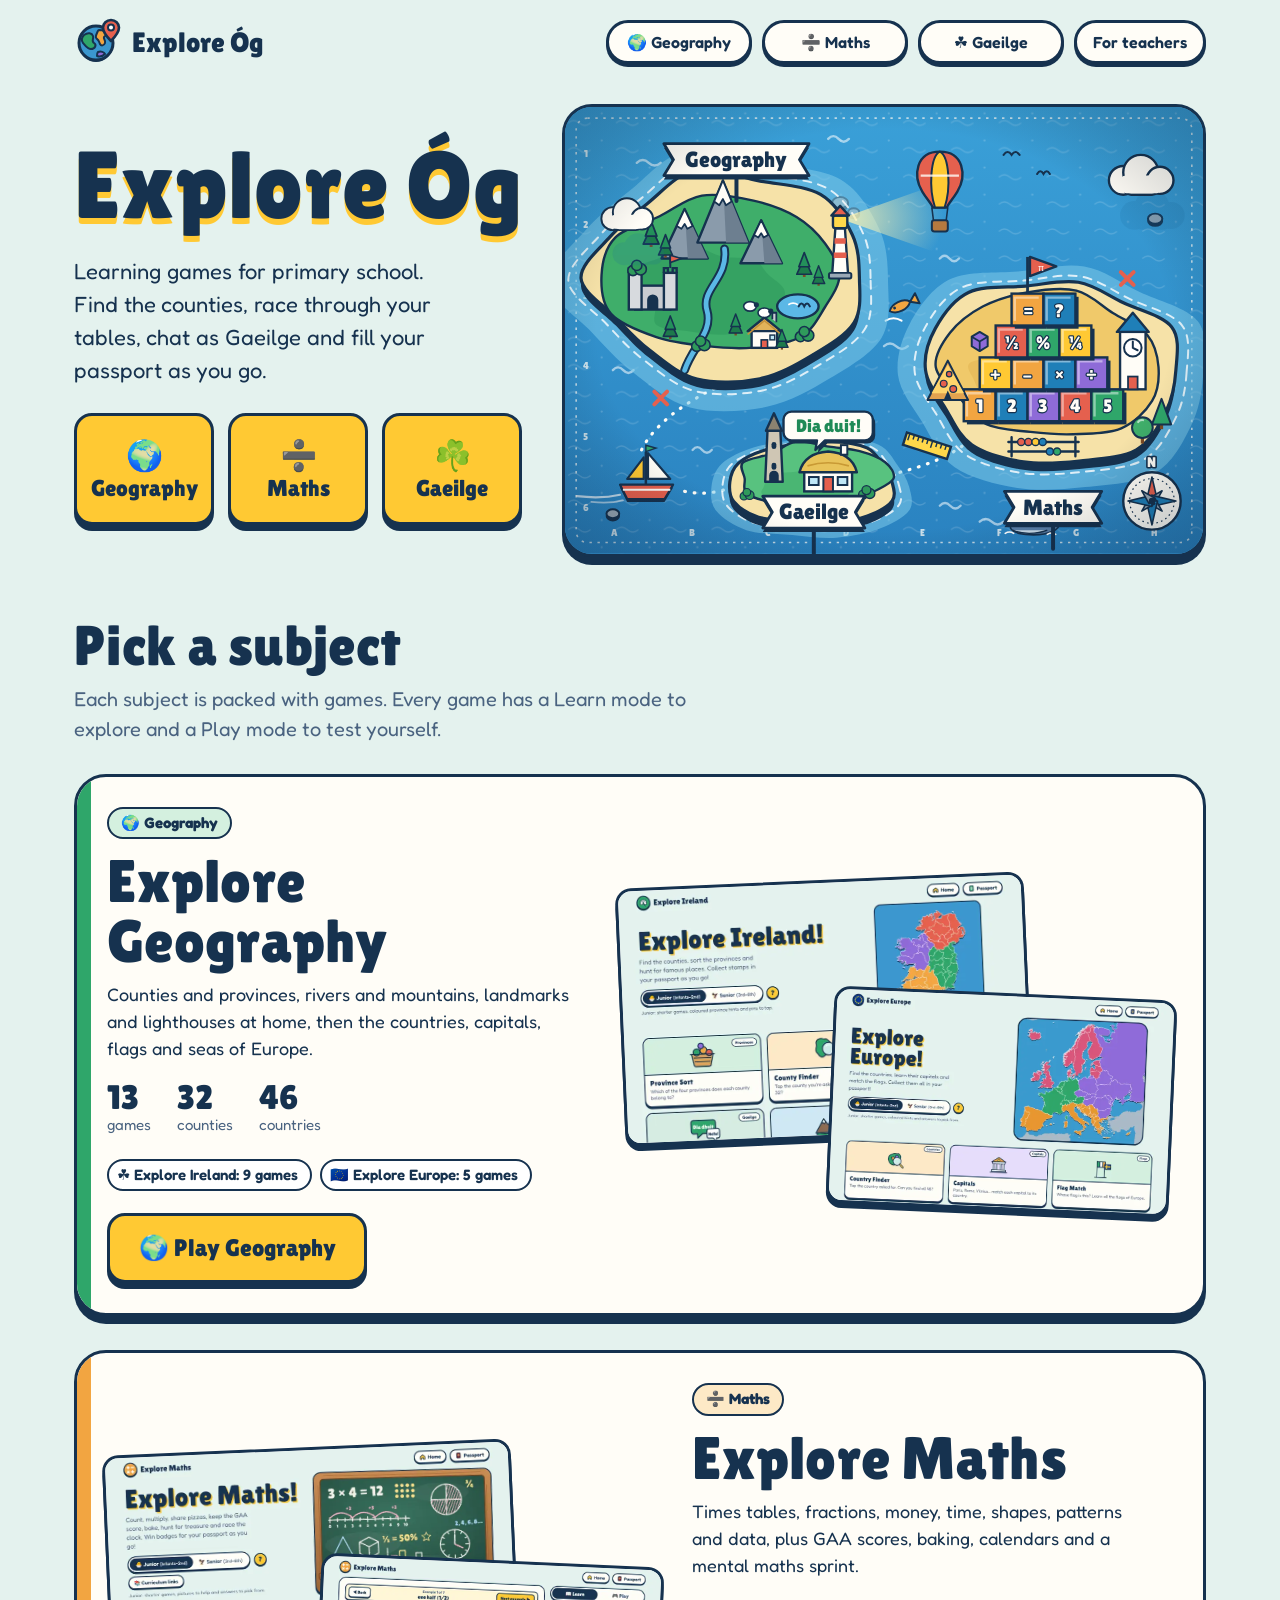
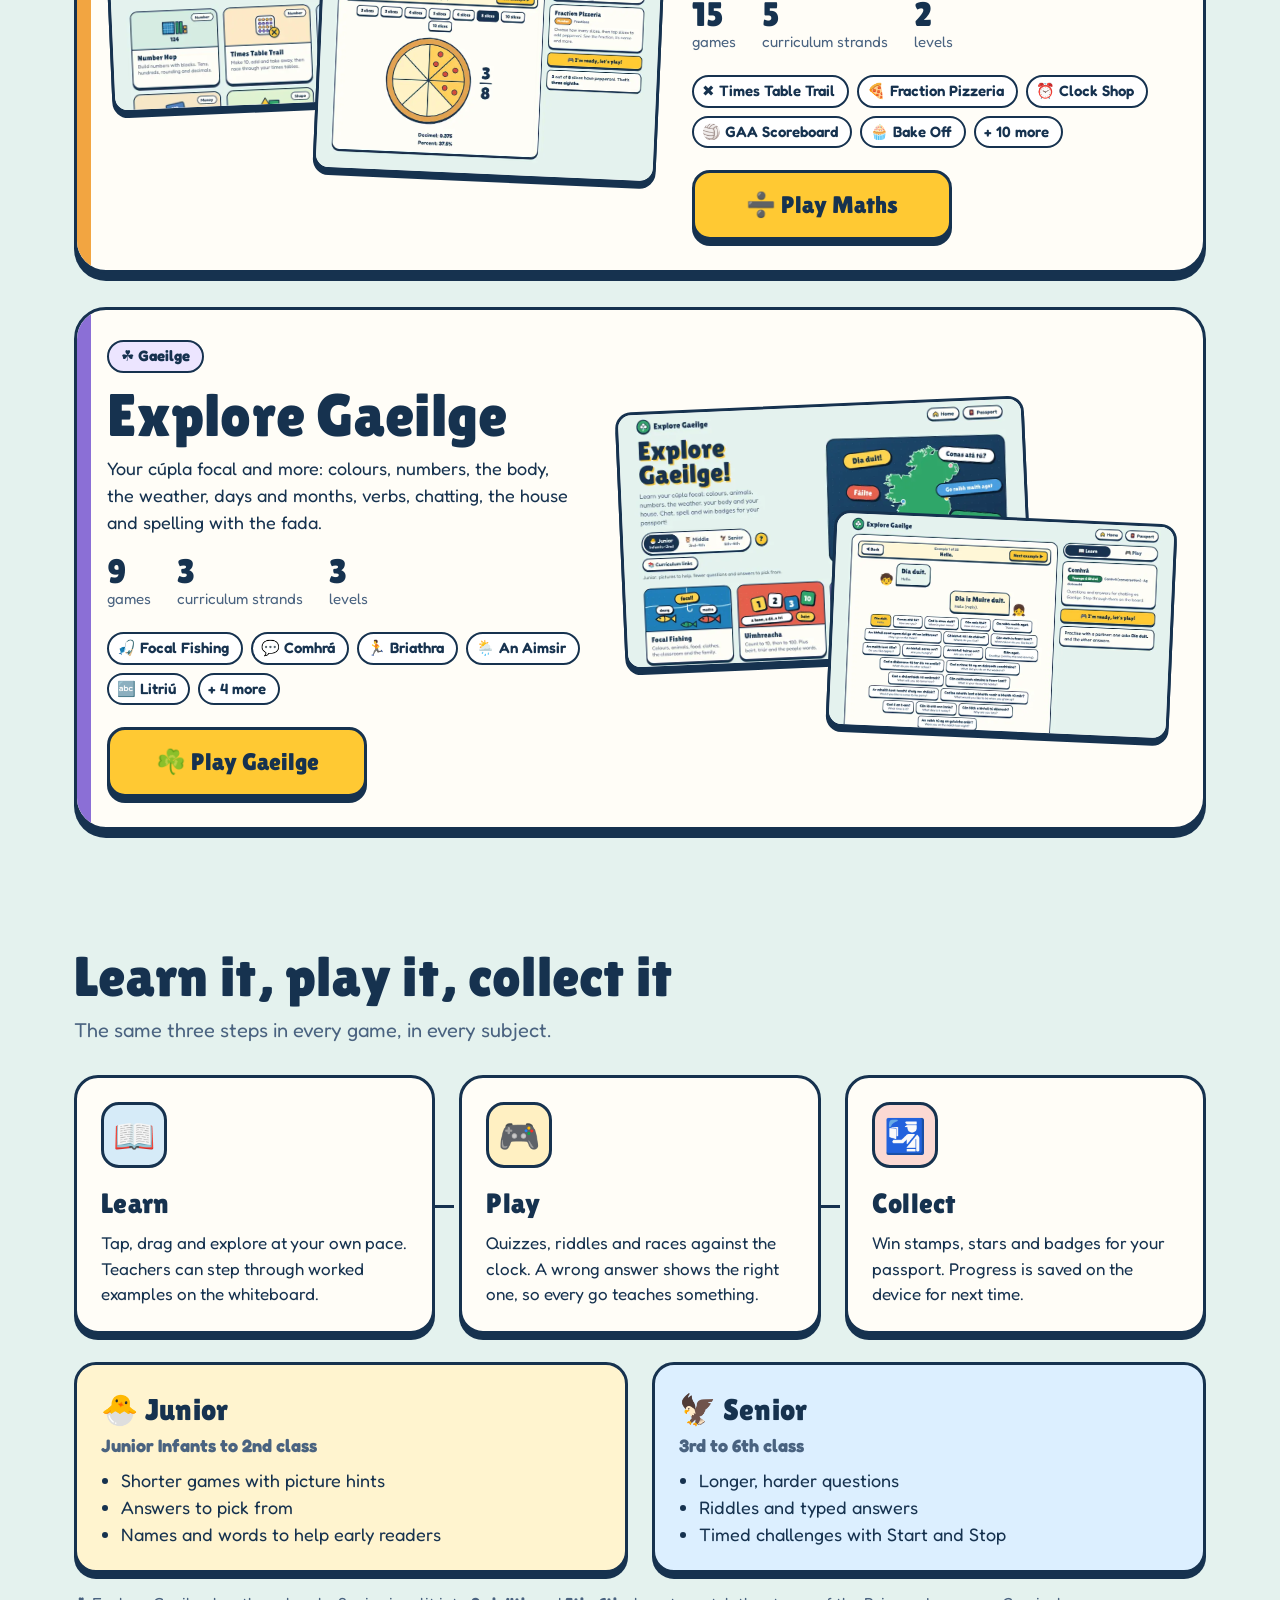
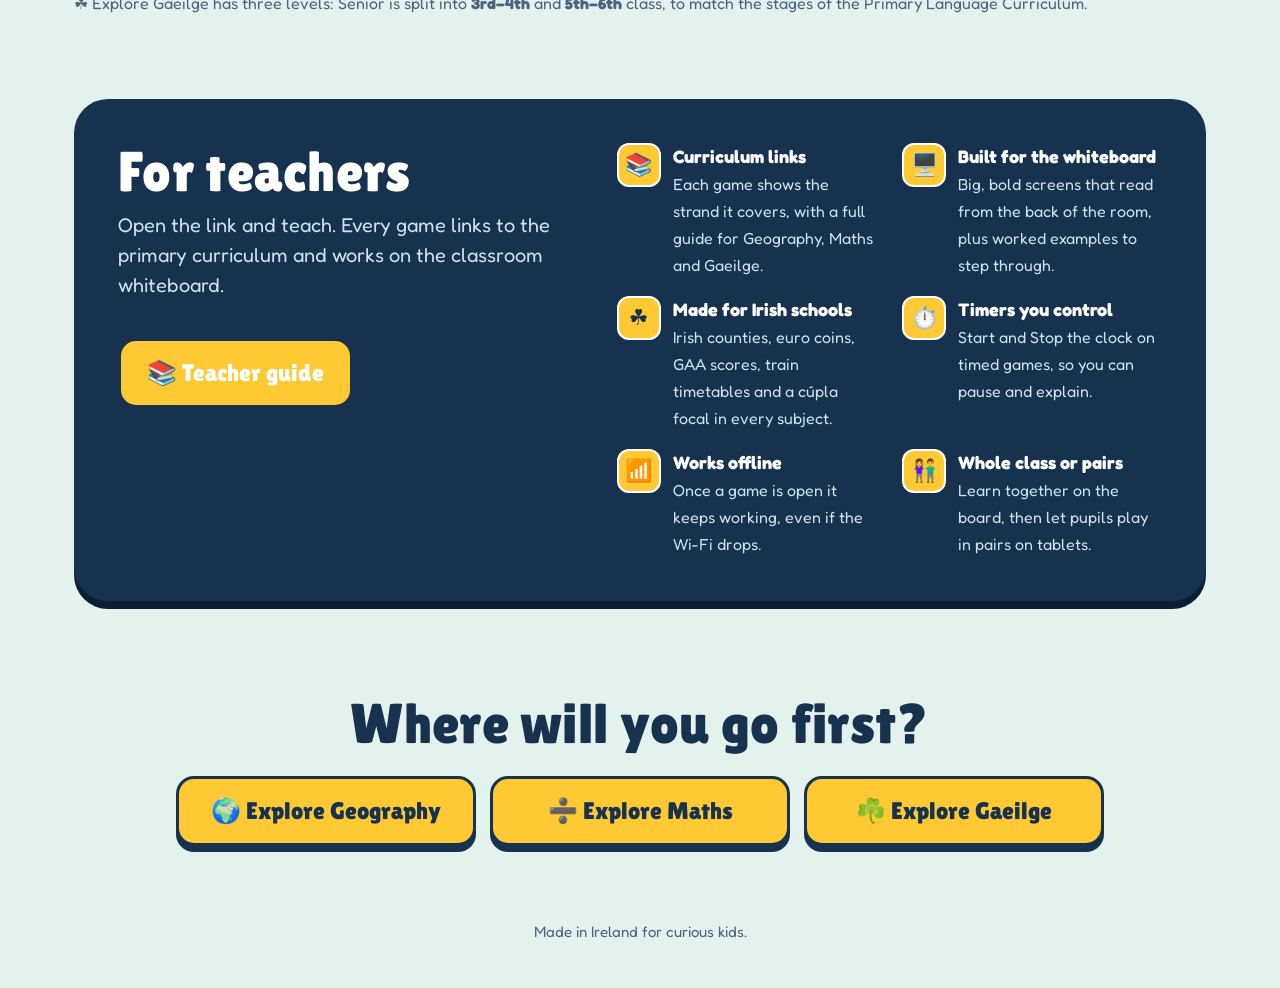
==== commit c5cba71c: "Add Explore Gaeilge to Explore Óg New Gaeilge island on the map, subject card, teacher curriculum ta" ====
--- a/index.html
+++ b/index.html
@@ -2,10 +2,17 @@
 <html lang="en">
 <head>
 <meta charset="utf-8">
+<meta http-equiv="Content-Security-Policy" content="default-src 'self'; script-src 'self' 'unsafe-inline' https://gc.zgo.at; style-src 'self' 'unsafe-inline'; img-src 'self' data: blob: https://atmirish.goatcounter.com; font-src 'self' data:; media-src 'self' data: blob:; connect-src 'self' https://atmirish.goatcounter.com; object-src 'none'; base-uri 'self'; form-action 'none'">
+<meta name="referrer" content="strict-origin-when-cross-origin">
+<link rel="icon" type="image/png" sizes="32x32" href="/exploreog/icons/favicon-32.png">
+<link rel="apple-touch-icon" href="/exploreog/icons/apple-touch-icon.png">
+<link rel="manifest" href="/exploreog/icons/manifest.webmanifest">
+<meta name="theme-color" content="#16324f">
+<meta name="apple-mobile-web-app-title" content="Explore Óg">
 <meta name="viewport" content="width=device-width,initial-scale=1">
 <title>Explore Óg · Learning games for primary school</title>
-<meta name="description" content="Explore Geography and Explore Maths: map games and maths games for Irish primary school children, with Junior and Senior levels.">
-<link rel="stylesheet" href="assets/site.css">
+<meta name="description" content="Explore Geography, Explore Maths and Explore Gaeilge: map games, maths games and Irish language games for Irish primary school children.">
+<link rel="stylesheet" href="assets/site.css?v=5b239eb6">
 </head>
 <body>
 <div class="wrap">
@@ -14,6 +21,7 @@
     <nav class="nav" aria-label="Main">
       <a class="pill" href="geography/">🌍 Geography</a>
       <a class="pill" href="maths/">➗ Maths</a>
+      <a class="pill" href="gaeilge/">☘️ Gaeilge</a>
       <a class="pill hide-s" href="teachers/">For teachers</a>
     </nav>
   </header>
@@ -22,19 +30,20 @@
   <div class="hero">
     <div>
       <h1>Explore Óg</h1>
-      <p class="lede">Learning games for primary school. Find the counties, race through your tables, share a pizza and fill your passport as you go.</p>
+      <p class="lede">Learning games for primary school. Find the counties, race through your tables, chat as Gaeilge and fill your passport as you go.</p>
       <div class="ctas">
-        <a class="big" href="geography/">🌍 Geography</a>
-        <a class="big" href="maths/">➗ Maths</a>
+        <a class="big" href="geography/"><span class="bi" aria-hidden="true">🌍</span><span>Geography</span></a>
+        <a class="big" href="maths/"><span class="bi" aria-hidden="true">➗</span><span>Maths</span></a>
+        <a class="big" href="gaeilge/"><span class="bi" aria-hidden="true">☘️</span><span>Gaeilge</span></a>
       </div>
     </div>
     <div class="map">
-      <svg viewBox="0 0 800 560" role="img" aria-label="An explorer's map with two islands, Geography Island and Maths Island. Tap an island to go there."><defs>
+      <svg viewBox="0 0 800 560" role="img" aria-label="An explorer's map with three islands: Geography Island, Maths Island and Gaeilge Island. Tap an island to go there."><defs>
       <linearGradient id="sea" x1="0" y1="0" x2="0" y2="1"><stop offset="0" stop-color="#3aa0d8"/><stop offset="1" stop-color="#2a82c0"/></linearGradient>
       <pattern id="ripple" width="60" height="34" patternUnits="userSpaceOnUse"><path d="M4 20 q7-6 14 0 t14 0" stroke="#ffffff" stroke-width="1.6" fill="none" opacity=".16"/><circle cx="46" cy="8" r="1.4" fill="#fff" opacity=".2"/></pattern>
       <radialGradient id="beam" cx="0" cy=".5" r="1"><stop offset="0" stop-color="#fff4b0" stop-opacity=".85"/><stop offset="1" stop-color="#fff4b0" stop-opacity="0"/></radialGradient>
       <radialGradient id="vig" cx=".5" cy=".5" r=".75"><stop offset=".6" stop-color="#000" stop-opacity="0"/><stop offset="1" stop-color="#0b2a4a" stop-opacity=".35"/></radialGradient>
-    </defs><rect width="800" height="560" fill="url(#sea)"/><rect width="800" height="560" fill="url(#ripple)"/><rect x="14" y="14" width="772" height="532" rx="14" fill="none" stroke="#fffdf7" stroke-width="2" stroke-dasharray="3 7" opacity=".7"/><text x="62" y="538" text-anchor="middle" font-family="Lilita One,sans-serif" font-size="13" fill="#fffdf7" opacity=".75">A</text><text x="159" y="538" text-anchor="middle" font-family="Lilita One,sans-serif" font-size="13" fill="#fffdf7" opacity=".75">B</text><text x="255" y="538" text-anchor="middle" font-family="Lilita One,sans-serif" font-size="13" fill="#fffdf7" opacity=".75">C</text><text x="352" y="538" text-anchor="middle" font-family="Lilita One,sans-serif" font-size="13" fill="#fffdf7" opacity=".75">D</text><text x="448" y="538" text-anchor="middle" font-family="Lilita One,sans-serif" font-size="13" fill="#fffdf7" opacity=".75">E</text><text x="545" y="538" text-anchor="middle" font-family="Lilita One,sans-serif" font-size="13" fill="#fffdf7" opacity=".75">F</text><text x="641" y="538" text-anchor="middle" font-family="Lilita One,sans-serif" font-size="13" fill="#fffdf7" opacity=".75">G</text><text x="738" y="538" text-anchor="middle" font-family="Lilita One,sans-serif" font-size="13" fill="#fffdf7" opacity=".75">H</text><text x="26" y="63" text-anchor="middle" font-family="Lilita One,sans-serif" font-size="13" fill="#fffdf7" opacity=".75">1</text><text x="26" y="152" text-anchor="middle" font-family="Lilita One,sans-serif" font-size="13" fill="#fffdf7" opacity=".75">2</text><text x="26" y="241" text-anchor="middle" font-family="Lilita One,sans-serif" font-size="13" fill="#fffdf7" opacity=".75">3</text><text x="26" y="329" text-anchor="middle" font-family="Lilita One,sans-serif" font-size="13" fill="#fffdf7" opacity=".75">4</text><text x="26" y="418" text-anchor="middle" font-family="Lilita One,sans-serif" font-size="13" fill="#fffdf7" opacity=".75">5</text><text x="26" y="507" text-anchor="middle" font-family="Lilita One,sans-serif" font-size="13" fill="#fffdf7" opacity=".75">6</text><path class="wave" d="M90 70 q7.5 -7 15.0 0 t15.0 0" stroke="#fff" stroke-width="3" fill="none" stroke-linecap="round" opacity="0.55"/><path class="wave" d="M330 40 q6.5 -7 13.0 0 t13.0 0" stroke="#fff" stroke-width="3" fill="none" stroke-linecap="round" opacity="0.55"/><path class="wave" d="M400 300 q7.5 -7 15.0 0 t15.0 0" stroke="#fff" stroke-width="3" fill="none" stroke-linecap="round" opacity="0.55"/><path class="wave" d="M60 330 q6.5 -7 13.0 0 t13.0 0" stroke="#fff" stroke-width="3" fill="none" stroke-linecap="round" opacity="0.55"/><path class="wave" d="M690 250 q7.0 -7 14.0 0 t14.0 0" stroke="#fff" stroke-width="3" fill="none" stroke-linecap="round" opacity="0.55"/><path class="wave" d="M560 520 q7.5 -7 15.0 0 t15.0 0" stroke="#fff" stroke-width="3" fill="none" stroke-linecap="round" opacity="0.55"/><path class="wave" d="M250 505 q6.5 -7 13.0 0 t13.0 0" stroke="#fff" stroke-width="3" fill="none" stroke-linecap="round" opacity="0.55"/><path class="wave" d="M470 190 q6.0 -7 12.0 0 t12.0 0" stroke="#fff" stroke-width="3" fill="none" stroke-linecap="round" opacity="0.55"/><path class="wave" d="M730 460 q6.5 -7 13.0 0 t13.0 0" stroke="#fff" stroke-width="3" fill="none" stroke-linecap="round" opacity="0.55"/><path class="wave" d="M160 430 q6.0 -7 12.0 0 t12.0 0" stroke="#fff" stroke-width="3" fill="none" stroke-linecap="round" opacity="0.55"/><path d="M210 455 C 205 410, 200 380, 225 352" fill="none" stroke="#fffdf7" stroke-width="4" stroke-dasharray="1 11" stroke-linecap="round"/><path d="M262 478 C 360 500, 450 470, 505 420" fill="none" stroke="#fffdf7" stroke-width="4" stroke-dasharray="1 11" stroke-linecap="round"/><g class="bob"><g transform="translate(196,446)"><path d="M-30 38 q-26 6 -60 2" stroke="#fff" stroke-width="3" fill="none" opacity=".7" stroke-linecap="round"/><path d="M-26 46 q-20 5 -44 2" stroke="#fff" stroke-width="2.5" fill="none" opacity=".55" stroke-linecap="round"/><path d="M-30 24 H44 L32 44 H-20Z" fill="#16324f" transform="translate(0,4)"/><path d="M-30 24 H44 L32 44 H-20Z" fill="#e5604e" stroke="#16324f" stroke-width="3" stroke-linejoin="round"/><path d="M-26 31 H40" stroke="#fffdf7" stroke-width="3"/><path d="M6 24 V-22" stroke="#16324f" stroke-width="3.5"/><path d="M9 -20 L40 16 H9Z" fill="#fffdf7" stroke="#16324f" stroke-width="3" stroke-linejoin="round"/><path d="M3 -14 L-20 16 H3Z" fill="#ffc933" stroke="#16324f" stroke-width="3" stroke-linejoin="round"/><path d="M6 -22 L20 -27 L6 -31Z" fill="#2fa66a" stroke="#16324f" stroke-width="2"/></g></g><g transform="translate(430,528) scale(.72)"><path d="M-40 0 C -40 -26, 20 -30, 34 -6 C 44 -10, 52 -22, 56 -26 C 58 -12, 52 2, 40 6 C 20 16, -30 16, -40 0Z" fill="#5a7fa8" stroke="#16324f" stroke-width="3" stroke-linejoin="round"/><path d="M-36 4 C -20 12, 10 12, 30 4" fill="#c9dbe9" stroke="#16324f" stroke-width="2.5"/><circle cx="-24" cy="-8" r="3" fill="#16324f"/><path d="M-12 -24 C -16 -38, -24 -40, -28 -36 M-12 -24 C -10 -40, -2 -44, 2 -38 M-12 -24 V-42" stroke="#fff" stroke-width="3" fill="none" stroke-linecap="round"/><path d="M-50 10 q8-5 16 0 M30 12 q8-5 16 0" stroke="#fff" stroke-width="3" fill="none" stroke-linecap="round"/></g><g transform="translate(420,250) rotate(-25)"><path d="M-14 0 C -8 -8, 8 -8, 14 0 C 8 8, -8 8, -14 0Z M14 0 L24 -7 V7Z" fill="#f2a541" stroke="#16324f" stroke-width="2.5" stroke-linejoin="round"/><circle cx="-7" cy="-1" r="1.8" fill="#16324f"/></g><path d="M402 268 q10-6 20 0" stroke="#fff" stroke-width="2.5" fill="none" stroke-linecap="round"/><ellipse cx="345" cy="123" rx="11" ry="8.0" fill="#16324f"/><ellipse cx="345" cy="120" rx="10" ry="7.0" fill="#9aa9b6" stroke="#16324f" stroke-width="2.5"/><ellipse cx="362" cy="135" rx="8" ry="5.8999999999999995" fill="#16324f"/><ellipse cx="362" cy="132" rx="7" ry="4.8999999999999995" fill="#9aa9b6" stroke="#16324f" stroke-width="2.5"/><ellipse cx="740" cy="143" rx="10" ry="7.3" fill="#16324f"/><ellipse cx="740" cy="140" rx="9" ry="6.3" fill="#9aa9b6" stroke="#16324f" stroke-width="2.5"/><ellipse cx="110" cy="503" rx="9" ry="6.6" fill="#16324f"/><ellipse cx="110" cy="500" rx="8" ry="5.6" fill="#9aa9b6" stroke="#16324f" stroke-width="2.5"/><a href="geography/" aria-label="Go to Explore Geography"><g class="isle"><path d="M405.1 221.0 C405.6 243.6 408.9 269.4 397.0 289.2 C385.0 308.9 357.3 325.1 333.3 339.6 C309.3 354.1 282.4 369.8 253.0 376.0 C223.6 382.2 184.9 384.0 156.8 376.7 C128.8 369.4 105.4 348.0 84.8 332.2 C64.2 316.4 50.8 300.5 33.2 282.0 C15.7 263.5 -18.9 241.9 -20.5 221.0 C-22.0 200.1 7.1 175.9 23.9 156.7 C40.7 137.5 58.7 122.8 80.3 105.7 C101.9 88.6 124.8 60.0 153.3 54.1 C181.9 48.2 219.7 63.9 251.7 70.0 C283.7 76.2 321.8 77.1 345.5 91.0 C369.3 105.0 384.5 132.1 394.4 153.7 C404.3 175.4 404.7 198.4 405.1 221.0Z" fill="#7fcbea" opacity=".55"/><path d="M383.2 218.0 C383.6 238.0 386.6 260.9 376.0 278.4 C365.3 296.0 340.6 310.3 319.2 323.1 C297.9 336.0 273.9 349.9 247.7 355.4 C221.5 360.9 187.1 362.5 162.1 356.0 C137.1 349.5 116.3 330.5 97.9 316.6 C79.6 302.6 67.6 288.5 52.0 272.1 C36.4 255.6 5.6 236.5 4.2 218.0 C2.8 199.5 28.7 178.0 43.7 161.0 C58.6 143.9 74.7 130.9 94.0 115.8 C113.2 100.6 133.6 75.3 159.0 70.1 C184.4 64.8 218.1 78.7 246.6 84.2 C275.1 89.7 309.0 90.4 330.2 102.8 C351.3 115.2 364.8 139.2 373.7 158.4 C382.5 177.6 382.9 198.0 383.2 218.0Z" fill="none" stroke="#fff" stroke-width="2.5" stroke-dasharray="10 9" stroke-linecap="round" opacity=".8"/><path d="M369.2 225.0 C369.5 243.3 372.3 264.2 362.5 280.3 C352.6 296.3 329.9 309.4 310.2 321.1 C290.5 332.9 268.5 345.6 244.4 350.7 C220.2 355.7 188.5 357.1 165.5 351.2 C142.5 345.3 123.3 327.9 106.4 315.1 C89.5 302.3 78.5 289.5 64.1 274.4 C49.7 259.4 21.3 241.9 20.1 225.0 C18.8 208.1 42.6 188.4 56.4 172.9 C70.2 157.3 85.0 145.4 102.7 131.5 C120.4 117.7 139.2 94.5 162.6 89.7 C186.1 84.9 217.0 97.6 243.3 102.6 C269.6 107.6 300.8 108.3 320.3 119.6 C339.8 130.9 352.2 152.9 360.4 170.5 C368.5 188.0 368.8 206.7 369.2 225.0Z" fill="#16324f"/><path d="M369.2 215.0 C369.5 233.3 372.3 254.2 362.5 270.3 C352.6 286.3 329.9 299.4 310.2 311.1 C290.5 322.9 268.5 335.6 244.4 340.7 C220.2 345.7 188.5 347.1 165.5 341.2 C142.5 335.3 123.3 317.9 106.4 305.1 C89.5 292.3 78.5 279.5 64.1 264.4 C49.7 249.4 21.3 231.9 20.1 215.0 C18.8 198.1 42.6 178.4 56.4 162.9 C70.2 147.3 85.0 135.4 102.7 121.5 C120.4 107.7 139.2 84.5 162.6 79.7 C186.1 74.9 217.0 87.6 243.3 92.6 C269.6 97.6 300.8 98.3 320.3 109.6 C339.8 120.9 352.2 142.9 360.4 160.5 C368.5 178.0 368.8 196.7 369.2 215.0Z" fill="#f6e2a8" stroke="#16324f" stroke-width="4"/><path d="M344.1 211.0 C344.1 224.3 334.2 237.9 326.1 250.8 C317.9 263.7 310.4 279.9 295.3 288.4 C280.2 296.8 255.3 299.9 235.3 301.7 C215.3 303.6 195.5 301.9 175.4 299.6 C155.3 297.4 134.2 295.2 114.6 288.5 C95.0 281.8 69.3 272.4 57.8 259.4 C46.3 246.5 45.0 226.9 45.8 211.0 C46.6 195.1 50.6 176.5 62.7 164.2 C74.8 151.8 100.4 145.8 118.6 137.0 C136.8 128.1 152.1 114.5 171.7 111.2 C191.3 107.9 216.5 112.9 236.3 117.4 C256.0 121.8 275.3 128.9 290.3 137.9 C305.3 146.9 317.2 158.9 326.1 171.1 C335.1 183.3 344.1 197.7 344.1 211.0Z" fill="#3fae6a" stroke="#16324f" stroke-width="3"/><path d="M275.0 229.2 C277.4 236.3 274.5 245.4 269.1 252.5 C263.8 259.7 253.8 266.6 242.8 272.0 C231.9 277.5 217.7 283.6 203.7 285.2 C189.6 286.8 173.1 283.5 158.3 281.7 C143.5 279.8 122.7 279.6 115.1 273.8 C107.4 268.0 116.4 254.5 112.4 247.0 C108.3 239.6 95.1 236.3 90.6 229.2 C86.1 222.0 80.4 211.0 85.4 204.2 C90.4 197.4 108.7 193.4 120.6 188.3 C132.6 183.3 144.3 174.0 157.1 173.9 C170.0 173.7 184.5 184.7 197.6 187.6 C210.8 190.4 226.7 187.2 236.2 190.8 C245.7 194.5 248.1 203.2 254.6 209.6 C261.0 216.0 272.6 222.0 275.0 229.2Z" fill="#2f9a5b" opacity=".55"/><path d="M121.0 190 L150 128 L179.0 190Z" fill="#8a9bab" stroke="#16324f" stroke-width="3" stroke-linejoin="round"/><path d="M150 128 L179.0 190 H154Z" fill="#6d7f90"/><path d="M140.14 149.07999999999998 L150 128 L159.86 149.07999999999998 L153.48 152.8 L150 146.6 L145.94 152.8Z" fill="#fffdf7" stroke="#16324f" stroke-width="2.2" stroke-linejoin="round"/><path d="M166.0 170 L198 92 L230.0 170Z" fill="#8a9bab" stroke="#16324f" stroke-width="3" stroke-linejoin="round"/><path d="M198 92 L230.0 170 H202Z" fill="#6d7f90"/><path d="M187.12 118.52 L198 92 L208.88 118.52 L201.84 123.2 L198 115.4 L193.52 123.2Z" fill="#fffdf7" stroke="#16324f" stroke-width="2.2" stroke-linejoin="round"/><path d="M220.0 196 L246 142 L272.0 196Z" fill="#8a9bab" stroke="#16324f" stroke-width="3" stroke-linejoin="round"/><path d="M246 142 L272.0 196 H250Z" fill="#6d7f90"/><path d="M237.16 160.36 L246 142 L254.84 160.36 L249.12 163.6 L246 158.2 L242.36 163.6Z" fill="#fffdf7" stroke="#16324f" stroke-width="2.2" stroke-linejoin="round"/><path d="M200 178 C 205 215, 170 228, 178 255 C 186 282, 160 300, 150 330" fill="none" stroke="#16324f" stroke-width="11" stroke-linecap="round"/><path d="M200 178 C 205 215, 170 228, 178 255 C 186 282, 160 300, 150 330" fill="none" stroke="#5bb8e6" stroke-width="6" stroke-linecap="round"/><ellipse cx="292" cy="250" rx="26" ry="15" fill="#5bb8e6" stroke="#16324f" stroke-width="3"/><path d="M280 248 q6-4 12 0" stroke="#fff" stroke-width="2" fill="none"/><g transform="translate(110,238)"><rect x="-22" y="-14" width="44" height="30" fill="#c9ccd1" stroke="#16324f" stroke-width="3"/><rect x="-30" y="-30" width="16" height="46" fill="#d7dade" stroke="#16324f" stroke-width="3"/><rect x="14" y="-30" width="16" height="46" fill="#d7dade" stroke="#16324f" stroke-width="3"/><path d="M-30 -30 v-6 h5 v6 h6 v-6 h5 v6 M14 -30 v-6 h5 v6 h6 v-6 h5 v6" fill="none" stroke="#16324f" stroke-width="3"/><path d="M-7 16 v-12 a7 7 0 0 1 14 0 v12Z" fill="#16324f"/><path d="M22 -36 V-52" stroke="#16324f" stroke-width="2.5"/><path d="M22 -52 l14 4 -14 5Z" fill="#e5604e" stroke="#16324f" stroke-width="2"/></g><g transform="translate(345,180)"><path class="beam" d="M0 -40 L130 -86 L130 6Z" fill="url(#beam)"/><path d="M-10 30 L-6 -28 H6 L10 30Z" fill="#fffdf7" stroke="#16324f" stroke-width="3" stroke-linejoin="round"/><path d="M-8 6 H8 M-7 -12 H7" stroke="#e5604e" stroke-width="7"/><rect x="-9" y="-44" width="18" height="16" rx="3" fill="#ffd84a" stroke="#16324f" stroke-width="3"/><path d="M-11 -44 L0 -56 L11 -44Z" fill="#e5604e" stroke="#16324f" stroke-width="3" stroke-linejoin="round"/><rect x="-14" y="28" width="28" height="7" rx="2" fill="#9aa9b6" stroke="#16324f" stroke-width="2.5"/></g><g transform="translate(250,292)"><rect x="-16" y="-12" width="32" height="22" fill="#fffdf7" stroke="#16324f" stroke-width="3"/><path d="M-21 -11 L0 -28 L21 -11Z" fill="#e2b35a" stroke="#16324f" stroke-width="3" stroke-linejoin="round"/><path d="M-21 -11 L0 -28 L21 -11" fill="none" stroke="#c5913a" stroke-width="2" transform="translate(0,4)"/><rect x="-4" y="0" width="8" height="10" fill="#e5604e" stroke="#16324f" stroke-width="2"/><rect x="7" y="-6" width="6" height="6" fill="#bfe7f6" stroke="#16324f" stroke-width="1.8"/><path d="M10 -26 v-8 h5 v12" fill="#c9ccd1" stroke="#16324f" stroke-width="2.2"/></g><g transform="translate(108,170) scale(0.9)"><path d="M0 0 V6" stroke="#7a4a24" stroke-width="4"/><path d="M-11 2 L0 -22 L11 2Z" fill="#1d7a4b" stroke="#16324f" stroke-width="2.5" stroke-linejoin="round"/><path d="M-8 -9 L0 -30 L8 -9Z" fill="#23905a" stroke="#16324f" stroke-width="2.5" stroke-linejoin="round"/></g><g transform="translate(126,184) scale(0.8)"><path d="M0 0 V6" stroke="#7a4a24" stroke-width="4"/><path d="M-11 2 L0 -22 L11 2Z" fill="#1d7a4b" stroke="#16324f" stroke-width="2.5" stroke-linejoin="round"/><path d="M-8 -9 L0 -30 L8 -9Z" fill="#23905a" stroke="#16324f" stroke-width="2.5" stroke-linejoin="round"/></g><g transform="translate(272,300) scale(0.7)"><path d="M0 0 V6" stroke="#7a4a24" stroke-width="4"/><path d="M-11 2 L0 -22 L11 2Z" fill="#1d7a4b" stroke="#16324f" stroke-width="2.5" stroke-linejoin="round"/><path d="M-8 -9 L0 -30 L8 -9Z" fill="#23905a" stroke="#16324f" stroke-width="2.5" stroke-linejoin="round"/></g><g transform="translate(300,208) scale(0.85)"><path d="M0 0 V6" stroke="#7a4a24" stroke-width="4"/><path d="M-11 2 L0 -22 L11 2Z" fill="#1d7a4b" stroke="#16324f" stroke-width="2.5" stroke-linejoin="round"/><path d="M-8 -9 L0 -30 L8 -9Z" fill="#23905a" stroke="#16324f" stroke-width="2.5" stroke-linejoin="round"/></g><g transform="translate(318,220) scale(0.7)"><path d="M0 0 V6" stroke="#7a4a24" stroke-width="4"/><path d="M-11 2 L0 -22 L11 2Z" fill="#1d7a4b" stroke="#16324f" stroke-width="2.5" stroke-linejoin="round"/><path d="M-8 -9 L0 -30 L8 -9Z" fill="#23905a" stroke="#16324f" stroke-width="2.5" stroke-linejoin="round"/></g><g transform="translate(132,286) scale(0.8)"><path d="M0 0 V6" stroke="#7a4a24" stroke-width="4"/><path d="M-11 2 L0 -22 L11 2Z" fill="#1d7a4b" stroke="#16324f" stroke-width="2.5" stroke-linejoin="round"/><path d="M-8 -9 L0 -30 L8 -9Z" fill="#23905a" stroke="#16324f" stroke-width="2.5" stroke-linejoin="round"/></g><g transform="translate(214,282) scale(0.75)"><path d="M0 0 V6" stroke="#7a4a24" stroke-width="4"/><path d="M-11 2 L0 -22 L11 2Z" fill="#1d7a4b" stroke="#16324f" stroke-width="2.5" stroke-linejoin="round"/><path d="M-8 -9 L0 -30 L8 -9Z" fill="#23905a" stroke="#16324f" stroke-width="2.5" stroke-linejoin="round"/></g><g transform="translate(170,300) scale(0.8)"><circle cx="-6" cy="0" r="8" fill="#2f9a5b" stroke="#16324f" stroke-width="2.5"/><circle cx="6" cy="-2" r="9" fill="#2f9a5b" stroke="#16324f" stroke-width="2.5"/><circle cx="0" cy="-8" r="8" fill="#2f9a5b" stroke="#16324f" stroke-width="2.5"/></g><g transform="translate(300,288) scale(0.8)"><circle cx="-6" cy="0" r="8" fill="#2f9a5b" stroke="#16324f" stroke-width="2.5"/><circle cx="6" cy="-2" r="9" fill="#2f9a5b" stroke="#16324f" stroke-width="2.5"/><circle cx="0" cy="-8" r="8" fill="#2f9a5b" stroke="#16324f" stroke-width="2.5"/></g><g transform="translate(90,205) scale(0.8)"><circle cx="-6" cy="0" r="8" fill="#2f9a5b" stroke="#16324f" stroke-width="2.5"/><circle cx="6" cy="-2" r="9" fill="#2f9a5b" stroke="#16324f" stroke-width="2.5"/><circle cx="0" cy="-8" r="8" fill="#2f9a5b" stroke="#16324f" stroke-width="2.5"/></g><g transform="translate(232,250)"><ellipse cx="0" cy="0" rx="8" ry="6" fill="#fff" stroke="#16324f" stroke-width="2"/><circle cx="8" cy="-2" r="3.2" fill="#16324f"/></g><g transform="translate(250,258)"><ellipse cx="0" cy="0" rx="8" ry="6" fill="#fff" stroke="#16324f" stroke-width="2"/><circle cx="8" cy="-2" r="3.2" fill="#16324f"/></g><g transform="translate(215,64)"><path d="M0 18 V54" stroke="#16324f" stroke-width="5" stroke-linecap="round"/><path d="M-91.0 -18 H91.0 L79.0 2 L91.0 22 H-91.0 L-79.0 2Z" fill="#16324f" transform="translate(0,5)"/><path class="sign" d="M-91.0 -18 H91.0 L79.0 2 L91.0 22 H-91.0 L-79.0 2Z" fill="#fffdf7" stroke="#16324f" stroke-width="3.5" stroke-linejoin="round"/><text y="11" text-anchor="middle" font-family="Lilita One,sans-serif" font-size="27" fill="#16324f">Geography</text></g></g></a><a href="maths/" aria-label="Go to Explore Maths"><g class="isle"><path d="M800.2 336.0 C798.7 357.8 795.1 379.2 785.1 399.8 C775.0 420.3 762.0 446.3 739.9 459.2 C717.8 472.0 681.2 473.5 652.4 476.6 C623.7 479.7 594.6 482.0 567.2 477.8 C539.8 473.6 508.1 465.3 488.2 451.5 C468.3 437.7 459.7 414.3 447.9 395.0 C436.1 375.8 420.1 356.6 417.5 336.0 C415.0 315.4 421.6 291.4 432.5 271.4 C443.5 251.3 460.2 226.7 483.3 215.8 C506.3 204.9 542.8 208.6 570.7 205.9 C598.7 203.3 626.2 195.7 651.0 200.0 C675.9 204.3 696.1 220.3 719.9 231.8 C743.7 243.3 780.3 251.7 793.7 269.1 C807.1 286.5 801.6 314.2 800.2 336.0Z" fill="#7fcbea" opacity=".55"/><path d="M779.4 333.0 C778.1 352.3 774.9 371.3 765.9 389.5 C757.0 407.7 745.3 430.8 725.7 442.2 C706.0 453.5 673.4 454.9 647.8 457.6 C622.2 460.4 596.3 462.4 571.9 458.7 C547.5 455.0 519.2 447.6 501.5 435.4 C483.8 423.2 476.1 402.4 465.7 385.3 C455.2 368.3 440.9 351.3 438.6 333.0 C436.3 314.7 442.2 293.5 451.9 275.7 C461.7 258.0 476.6 236.1 497.1 226.5 C517.7 216.8 550.1 220.0 575.0 217.7 C599.9 215.4 624.4 208.6 646.6 212.5 C668.7 216.3 686.7 230.4 707.9 240.6 C729.1 250.8 761.7 258.3 773.6 273.7 C785.5 289.1 780.7 313.7 779.4 333.0Z" fill="none" stroke="#fff" stroke-width="2.5" stroke-dasharray="10 9" stroke-linecap="round" opacity=".8"/><path d="M766.0 340.0 C764.8 357.7 761.8 375.0 753.6 391.7 C745.4 408.3 734.7 429.4 716.5 439.8 C698.4 450.2 668.4 451.4 644.8 454.0 C621.2 456.5 597.4 458.3 574.9 454.9 C552.4 451.5 526.4 444.8 510.1 433.6 C493.8 422.4 486.7 403.5 477.0 387.8 C467.4 372.2 454.2 356.7 452.1 340.0 C450.0 323.3 455.4 303.8 464.4 287.6 C473.4 271.4 487.1 251.4 506.0 242.6 C524.9 233.7 554.9 236.7 577.8 234.6 C600.7 232.4 623.3 226.3 643.7 229.8 C664.1 233.3 680.7 246.2 700.2 255.5 C719.7 264.8 749.7 271.7 760.7 285.8 C771.7 299.9 767.2 322.3 766.0 340.0Z" fill="#16324f"/><path d="M766.0 330.0 C764.8 347.7 761.8 365.0 753.6 381.7 C745.4 398.3 734.7 419.4 716.5 429.8 C698.4 440.2 668.4 441.4 644.8 444.0 C621.2 446.5 597.4 448.3 574.9 444.9 C552.4 441.5 526.4 434.8 510.1 423.6 C493.8 412.4 486.7 393.5 477.0 377.8 C467.4 362.2 454.2 346.7 452.1 330.0 C450.0 313.3 455.4 293.8 464.4 277.6 C473.4 261.4 487.1 241.4 506.0 232.6 C524.9 223.7 554.9 226.7 577.8 224.6 C600.7 222.4 623.3 216.3 643.7 219.8 C664.1 223.3 680.7 236.2 700.2 245.5 C719.7 254.8 749.7 261.7 760.7 275.8 C771.7 289.9 767.2 312.3 766.0 330.0Z" fill="#f6e2a8" stroke="#16324f" stroke-width="4"/><path d="M744.2 326.0 C745.2 339.8 744.0 355.8 736.2 368.6 C728.5 381.4 714.0 396.0 697.5 402.9 C681.1 409.9 656.5 409.6 637.5 410.3 C618.5 411.1 601.7 409.5 583.5 407.4 C565.3 405.3 543.1 404.8 528.4 397.7 C513.6 390.6 505.5 376.8 495.0 364.8 C484.4 352.9 467.0 339.6 464.9 326.0 C462.9 312.4 473.0 295.7 482.8 283.1 C492.6 270.5 507.7 258.7 523.8 250.2 C539.9 241.8 560.0 235.8 579.5 232.5 C599.1 229.1 623.3 225.9 641.2 230.2 C659.1 234.5 672.2 249.1 687.0 258.3 C701.8 267.6 720.4 274.3 729.9 285.5 C739.4 296.8 743.1 312.2 744.2 326.0Z" fill="#f0c96a" stroke="#16324f" stroke-width="3"/><path d="M662.8 343.2 C664.0 350.0 670.2 358.2 666.8 364.6 C663.4 371.0 652.1 376.8 642.3 381.7 C632.6 386.6 620.0 393.7 608.2 393.9 C596.3 394.1 582.4 386.2 571.2 383.1 C560.0 380.1 549.2 379.6 541.1 375.8 C533.0 372.1 527.3 366.1 522.6 360.7 C518.0 355.3 515.8 349.7 513.2 343.2 C510.5 336.7 502.0 326.7 506.9 321.5 C511.9 316.2 532.6 315.9 542.9 311.9 C553.2 307.9 558.8 299.2 568.9 297.7 C579.1 296.1 592.9 300.8 604.0 302.8 C615.0 304.8 625.8 306.3 635.1 309.7 C644.5 313.2 655.4 318.1 660.0 323.6 C664.6 329.2 661.7 336.4 662.8 343.2Z" fill="#e2b452" opacity=".55"/><rect x="504" y="358" width="40" height="40" fill="#16324f"/><rect x="500" y="354" width="40" height="40" fill="#f2a541" stroke="#16324f" stroke-width="3"/><path d="M504 388 V359 H534" stroke="#ffffff" stroke-opacity=".45" stroke-width="3" fill="none"/><text x="520.0" y="383" text-anchor="middle" font-family="Lilita One,sans-serif" font-size="23" fill="#fffdf7" stroke="#16324f" stroke-width="3" paint-order="stroke">1</text><rect x="544" y="358" width="40" height="40" fill="#16324f"/><rect x="540" y="354" width="40" height="40" fill="#1f7fb8" stroke="#16324f" stroke-width="3"/><path d="M544 388 V359 H574" stroke="#ffffff" stroke-opacity=".45" stroke-width="3" fill="none"/><text x="560.0" y="383" text-anchor="middle" font-family="Lilita One,sans-serif" font-size="23" fill="#fffdf7" stroke="#16324f" stroke-width="3" paint-order="stroke">2</text><rect x="584" y="358" width="40" height="40" fill="#16324f"/><rect x="580" y="354" width="40" height="40" fill="#8e6bd8" stroke="#16324f" stroke-width="3"/><path d="M584 388 V359 H614" stroke="#ffffff" stroke-opacity=".45" stroke-width="3" fill="none"/><text x="600.0" y="383" text-anchor="middle" font-family="Lilita One,sans-serif" font-size="23" fill="#fffdf7" stroke="#16324f" stroke-width="3" paint-order="stroke">3</text><rect x="624" y="358" width="40" height="40" fill="#16324f"/><rect x="620" y="354" width="40" height="40" fill="#e5604e" stroke="#16324f" stroke-width="3"/><path d="M624 388 V359 H654" stroke="#ffffff" stroke-opacity=".45" stroke-width="3" fill="none"/><text x="640.0" y="383" text-anchor="middle" font-family="Lilita One,sans-serif" font-size="23" fill="#fffdf7" stroke="#16324f" stroke-width="3" paint-order="stroke">4</text><rect x="664" y="358" width="40" height="40" fill="#16324f"/><rect x="660" y="354" width="40" height="40" fill="#2fa66a" stroke="#16324f" stroke-width="3"/><path d="M664 388 V359 H694" stroke="#ffffff" stroke-opacity=".45" stroke-width="3" fill="none"/><text x="680.0" y="383" text-anchor="middle" font-family="Lilita One,sans-serif" font-size="23" fill="#fffdf7" stroke="#16324f" stroke-width="3" paint-order="stroke">5</text><rect x="524" y="318" width="40" height="40" fill="#16324f"/><rect x="520" y="314" width="40" height="40" fill="#ffc933" stroke="#16324f" stroke-width="3"/><path d="M524 348 V319 H554" stroke="#ffffff" stroke-opacity=".45" stroke-width="3" fill="none"/><text x="540.0" y="343" text-anchor="middle" font-family="Lilita One,sans-serif" font-size="23" fill="#fffdf7" stroke="#16324f" stroke-width="3" paint-order="stroke">+</text><rect x="564" y="318" width="40" height="40" fill="#16324f"/><rect x="560" y="314" width="40" height="40" fill="#f2a541" stroke="#16324f" stroke-width="3"/><path d="M564 348 V319 H594" stroke="#ffffff" stroke-opacity=".45" stroke-width="3" fill="none"/><text x="580.0" y="343" text-anchor="middle" font-family="Lilita One,sans-serif" font-size="23" fill="#fffdf7" stroke="#16324f" stroke-width="3" paint-order="stroke">−</text><rect x="604" y="318" width="40" height="40" fill="#16324f"/><rect x="600" y="314" width="40" height="40" fill="#1f7fb8" stroke="#16324f" stroke-width="3"/><path d="M604 348 V319 H634" stroke="#ffffff" stroke-opacity=".45" stroke-width="3" fill="none"/><text x="620.0" y="343" text-anchor="middle" font-family="Lilita One,sans-serif" font-size="23" fill="#fffdf7" stroke="#16324f" stroke-width="3" paint-order="stroke">×</text><rect x="644" y="318" width="40" height="40" fill="#16324f"/><rect x="640" y="314" width="40" height="40" fill="#8e6bd8" stroke="#16324f" stroke-width="3"/><path d="M644 348 V319 H674" stroke="#ffffff" stroke-opacity=".45" stroke-width="3" fill="none"/><text x="660.0" y="343" text-anchor="middle" font-family="Lilita One,sans-serif" font-size="23" fill="#fffdf7" stroke="#16324f" stroke-width="3" paint-order="stroke">÷</text><rect x="544" y="278" width="40" height="40" fill="#16324f"/><rect x="540" y="274" width="40" height="40" fill="#e5604e" stroke="#16324f" stroke-width="3"/><path d="M544 308 V279 H574" stroke="#ffffff" stroke-opacity=".45" stroke-width="3" fill="none"/><text x="560.0" y="303" text-anchor="middle" font-family="Lilita One,sans-serif" font-size="23" fill="#fffdf7" stroke="#16324f" stroke-width="3" paint-order="stroke">½</text><rect x="584" y="278" width="40" height="40" fill="#16324f"/><rect x="580" y="274" width="40" height="40" fill="#2fa66a" stroke="#16324f" stroke-width="3"/><path d="M584 308 V279 H614" stroke="#ffffff" stroke-opacity=".45" stroke-width="3" fill="none"/><text x="600.0" y="303" text-anchor="middle" font-family="Lilita One,sans-serif" font-size="23" fill="#fffdf7" stroke="#16324f" stroke-width="3" paint-order="stroke">%</text><rect x="624" y="278" width="40" height="40" fill="#16324f"/><rect x="620" y="274" width="40" height="40" fill="#ffc933" stroke="#16324f" stroke-width="3"/><path d="M624 308 V279 H654" stroke="#ffffff" stroke-opacity=".45" stroke-width="3" fill="none"/><text x="640.0" y="303" text-anchor="middle" font-family="Lilita One,sans-serif" font-size="23" fill="#fffdf7" stroke="#16324f" stroke-width="3" paint-order="stroke">¼</text><rect x="564" y="238" width="40" height="40" fill="#16324f"/><rect x="560" y="234" width="40" height="40" fill="#f2a541" stroke="#16324f" stroke-width="3"/><path d="M564 268 V239 H594" stroke="#ffffff" stroke-opacity=".45" stroke-width="3" fill="none"/><text x="580.0" y="263" text-anchor="middle" font-family="Lilita One,sans-serif" font-size="23" fill="#fffdf7" stroke="#16324f" stroke-width="3" paint-order="stroke">=</text><rect x="604" y="238" width="40" height="40" fill="#16324f"/><rect x="600" y="234" width="40" height="40" fill="#1f7fb8" stroke="#16324f" stroke-width="3"/><path d="M604 268 V239 H634" stroke="#ffffff" stroke-opacity=".45" stroke-width="3" fill="none"/><text x="620.0" y="263" text-anchor="middle" font-family="Lilita One,sans-serif" font-size="23" fill="#fffdf7" stroke="#16324f" stroke-width="3" paint-order="stroke">?</text><path d="M580 234 V188" stroke="#16324f" stroke-width="3.5"/><path d="M583 188 L616 200 L583 212Z" fill="#e5604e" stroke="#16324f" stroke-width="3" stroke-linejoin="round"/><text x="597" y="206" text-anchor="middle" font-size="11" font-family="Lilita One,sans-serif" fill="#fff">π</text><g transform="translate(712,330)"><rect x="-16" y="-48" width="32" height="72" fill="#fffdf7" stroke="#16324f" stroke-width="3"/><path d="M-20 -48 L0 -72 L20 -48Z" fill="#1f7fb8" stroke="#16324f" stroke-width="3" stroke-linejoin="round"/><circle cx="0" cy="-28" r="11" fill="#fff" stroke="#16324f" stroke-width="2.5"/><path d="M0 -28 V-36 M0 -28 L6 -25" stroke="#16324f" stroke-width="2.5" stroke-linecap="round"/><rect x="-6" y="8" width="12" height="16" fill="#e5604e" stroke="#16324f" stroke-width="2.2"/></g><g transform="translate(480,352) scale(.85)"><path d="M-30 18 L0 -40 L30 18Z" fill="#e2a24f" stroke="#16324f" stroke-width="3" stroke-linejoin="round"/><path d="M-24 8 L0 -34 L24 8Z" fill="#ffd56b"/><circle cx="-6" cy="-6" r="5" fill="#e5604e" stroke="#16324f" stroke-width="1.8"/><circle cx="8" cy="2" r="5" fill="#e5604e" stroke="#16324f" stroke-width="1.8"/><circle cx="2" cy="-20" r="4" fill="#e5604e" stroke="#16324f" stroke-width="1.8"/><path d="M-6 18 L0 4 L6 18Z" fill="#16324f"/></g><g transform="translate(748,396)"><path d="M0 0 V8" stroke="#7a4a24" stroke-width="4"/><path d="M-12 2 L0 -30 L12 2Z" fill="#2fa66a" stroke="#16324f" stroke-width="2.5" stroke-linejoin="round"/></g><g transform="translate(724,410)"><path d="M0 4 V12" stroke="#7a4a24" stroke-width="4"/><circle cx="0" cy="-8" r="13" fill="#3fae6a" stroke="#16324f" stroke-width="2.5"/><path d="M-6 -14 a7 7 0 0 1 8 -3" stroke="#fff" stroke-width="2.5" fill="none" opacity=".6"/></g><g transform="translate(520,292)"><path d="M-10 -4 L0 -10 L10 -4 L10 8 L0 14 L-10 8Z" fill="#8e6bd8" stroke="#16324f" stroke-width="2.5" stroke-linejoin="round"/><path d="M-10 -4 L0 2 L10 -4 M0 2 V14" stroke="#16324f" stroke-width="2.2" fill="none"/></g><g transform="translate(600,432)"><path d="M-40 -18 V6 M40 -18 V6 M-44 -12 H44 M-44 0 H44" stroke="#16324f" stroke-width="3" stroke-linecap="round"/><circle cx="-28" cy="-12" r="4.5" fill="#e5604e" stroke="#16324f" stroke-width="1.8"/><circle cx="-19" cy="-12" r="4.5" fill="#e5604e" stroke="#16324f" stroke-width="1.8"/><circle cx="-10" cy="-12" r="4.5" fill="#ffc933" stroke="#16324f" stroke-width="1.8"/><circle cx="-1" cy="-12" r="4.5" fill="#1f7fb8" stroke="#16324f" stroke-width="1.8"/><circle cx="8" cy="0" r="4.5" fill="#1f7fb8" stroke="#16324f" stroke-width="1.8"/><circle cx="17" cy="0" r="4.5" fill="#2fa66a" stroke="#16324f" stroke-width="1.8"/></g><g transform="translate(470,430) rotate(18)"><rect x="-46" y="-8" width="58" height="16" fill="#ffd84a" stroke="#16324f" stroke-width="3"/><path d="M-42 -8 v9" stroke="#16324f" stroke-width="1.8"/><path d="M-36 -8 v6" stroke="#16324f" stroke-width="1.8"/><path d="M-30 -8 v6" stroke="#16324f" stroke-width="1.8"/><path d="M-24 -8 v6" stroke="#16324f" stroke-width="1.8"/><path d="M-18 -8 v6" stroke="#16324f" stroke-width="1.8"/><path d="M-12 -8 v9" stroke="#16324f" stroke-width="1.8"/><path d="M-6 -8 v6" stroke="#16324f" stroke-width="1.8"/><path d="M0 -8 v6" stroke="#16324f" stroke-width="1.8"/><path d="M6 -8 v6" stroke="#16324f" stroke-width="1.8"/><path d="M12 -8 v6" stroke="#16324f" stroke-width="1.8"/></g><g transform="translate(612,500)"><path d="M0 18 V54" stroke="#16324f" stroke-width="5" stroke-linecap="round"/><path d="M-61.0 -18 H61.0 L49.0 2 L61.0 22 H-61.0 L-49.0 2Z" fill="#16324f" transform="translate(0,5)"/><path class="sign" d="M-61.0 -18 H61.0 L49.0 2 L61.0 22 H-61.0 L-49.0 2Z" fill="#fffdf7" stroke="#16324f" stroke-width="3.5" stroke-linejoin="round"/><text y="11" text-anchor="middle" font-family="Lilita One,sans-serif" font-size="27" fill="#16324f">Maths</text></g></g></a><path d="M112 357 L128 373 M128 357 L112 373" stroke="#e5604e" stroke-width="5" stroke-linecap="round"/><path d="M697 207 L713 223 M713 207 L697 223" stroke="#e5604e" stroke-width="5" stroke-linecap="round"/><g class="float"><g transform="translate(470,92)"><path d="M-10 34 L-8 50 M10 34 L8 50" stroke="#16324f" stroke-width="2"/><path d="M0 -36 C 30 -36, 34 -6, 22 14 C 16 24, 10 30, 9 34 H-9 C -10 30, -16 24, -22 14 C -34 -6, -30 -36, 0 -36Z" fill="#e5604e" stroke="#16324f" stroke-width="3"/><path d="M0 -36 C 12 -30, 14 10, 6 34 H-6 C -14 10, -12 -30, 0 -36Z" fill="#ffc933" stroke="#16324f" stroke-width="2.5"/><path d="M-24 -6 H24" stroke="#fffdf7" stroke-width="3" opacity=".8"/><rect x="-10" y="50" width="20" height="14" rx="3" fill="#b5793f" stroke="#16324f" stroke-width="2.5"/></g></g><path d="M550 60 q5 -7 10 0 q5 -7 10 0" stroke="#16324f" stroke-width="2.6" fill="none" stroke-linecap="round"/><path d="M592.0 84 q4.0 -7 8.0 0 q4.0 -7 8.0 0" stroke="#16324f" stroke-width="2.6" fill="none" stroke-linecap="round"/><path d="M293.0 250 q3.5 -7 7.0 0 q3.5 -7 7.0 0" stroke="#16324f" stroke-width="2.6" fill="none" stroke-linecap="round"/><g transform="translate(714,136) scale(1.0)" fill="#1c6aa0" opacity=".16"><circle cx="0" cy="0" r="18"/><circle cx="22" cy="-10" r="22"/><circle cx="46" cy="0" r="17"/><rect x="0" y="-2" width="46" height="20" rx="10"/></g><g transform="translate(700,92) scale(1.0)" fill="#fffdf7" stroke="#16324f" stroke-width="3"><circle cx="0" cy="0" r="18"/><circle cx="22" cy="-10" r="22"/><circle cx="46" cy="0" r="17"/><rect x="0" y="-2" width="46" height="20" rx="10"/></g><g transform="translate(700,92) scale(1.0)" fill="#fffdf7"><rect x="-6" y="-6" width="58" height="22" rx="10"/></g><g transform="translate(74,184) scale(0.8)" fill="#1c6aa0" opacity=".16"><circle cx="0" cy="0" r="18"/><circle cx="22" cy="-10" r="22"/><circle cx="46" cy="0" r="17"/><rect x="0" y="-2" width="46" height="20" rx="10"/></g><g transform="translate(60,140) scale(0.8)" fill="#fffdf7" stroke="#16324f" stroke-width="3"><circle cx="0" cy="0" r="18"/><circle cx="22" cy="-10" r="22"/><circle cx="46" cy="0" r="17"/><rect x="0" y="-2" width="46" height="20" rx="10"/></g><g transform="translate(60,140) scale(0.8)" fill="#fffdf7"><rect x="-6" y="-6" width="58" height="22" rx="10"/></g><g transform="translate(736,494)"><circle r="36" fill="#fffdf7" stroke="#16324f" stroke-width="3"/><circle r="28" fill="none" stroke="#16324f" stroke-width="1.5" stroke-dasharray="2 4"/><path d="M0 -30 L7 0 L0 0.0 L-7 0Z" transform="rotate(0)" fill="#e5604e" stroke="#16324f" stroke-width="2" stroke-linejoin="round"/><path d="M0 -18 L5 0 L0 0.0 L-5 0Z" transform="rotate(45)" fill="#9aa9b6" stroke="#16324f" stroke-width="2" stroke-linejoin="round"/><path d="M0 -30 L7 0 L0 0.0 L-7 0Z" transform="rotate(90)" fill="#1f7fb8" stroke="#16324f" stroke-width="2" stroke-linejoin="round"/><path d="M0 -18 L5 0 L0 0.0 L-5 0Z" transform="rotate(135)" fill="#9aa9b6" stroke="#16324f" stroke-width="2" stroke-linejoin="round"/><path d="M0 -30 L7 0 L0 0.0 L-7 0Z" transform="rotate(180)" fill="#1f7fb8" stroke="#16324f" stroke-width="2" stroke-linejoin="round"/><path d="M0 -18 L5 0 L0 0.0 L-5 0Z" transform="rotate(225)" fill="#9aa9b6" stroke="#16324f" stroke-width="2" stroke-linejoin="round"/><path d="M0 -30 L7 0 L0 0.0 L-7 0Z" transform="rotate(270)" fill="#1f7fb8" stroke="#16324f" stroke-width="2" stroke-linejoin="round"/><path d="M0 -18 L5 0 L0 0.0 L-5 0Z" transform="rotate(315)" fill="#9aa9b6" stroke="#16324f" stroke-width="2" stroke-linejoin="round"/><circle r="4" fill="#16324f"/><text y="-42" text-anchor="middle" font-family="Lilita One,sans-serif" font-size="17" fill="#fffdf7" stroke="#16324f" stroke-width="4" paint-order="stroke">N</text></g><rect width="800" height="560" fill="url(#vig)" pointer-events="none"/></svg>
+    </defs><rect width="800" height="560" fill="url(#sea)"/><rect width="800" height="560" fill="url(#ripple)"/><rect x="14" y="14" width="772" height="532" rx="14" fill="none" stroke="#fffdf7" stroke-width="2" stroke-dasharray="3 7" opacity=".7"/><text x="62" y="538" text-anchor="middle" font-family="Lilita One,sans-serif" font-size="13" fill="#fffdf7" opacity=".75">A</text><text x="159" y="538" text-anchor="middle" font-family="Lilita One,sans-serif" font-size="13" fill="#fffdf7" opacity=".75">B</text><text x="255" y="538" text-anchor="middle" font-family="Lilita One,sans-serif" font-size="13" fill="#fffdf7" opacity=".75">C</text><text x="352" y="538" text-anchor="middle" font-family="Lilita One,sans-serif" font-size="13" fill="#fffdf7" opacity=".75">D</text><text x="448" y="538" text-anchor="middle" font-family="Lilita One,sans-serif" font-size="13" fill="#fffdf7" opacity=".75">E</text><text x="545" y="538" text-anchor="middle" font-family="Lilita One,sans-serif" font-size="13" fill="#fffdf7" opacity=".75">F</text><text x="641" y="538" text-anchor="middle" font-family="Lilita One,sans-serif" font-size="13" fill="#fffdf7" opacity=".75">G</text><text x="738" y="538" text-anchor="middle" font-family="Lilita One,sans-serif" font-size="13" fill="#fffdf7" opacity=".75">H</text><text x="26" y="63" text-anchor="middle" font-family="Lilita One,sans-serif" font-size="13" fill="#fffdf7" opacity=".75">1</text><text x="26" y="152" text-anchor="middle" font-family="Lilita One,sans-serif" font-size="13" fill="#fffdf7" opacity=".75">2</text><text x="26" y="241" text-anchor="middle" font-family="Lilita One,sans-serif" font-size="13" fill="#fffdf7" opacity=".75">3</text><text x="26" y="329" text-anchor="middle" font-family="Lilita One,sans-serif" font-size="13" fill="#fffdf7" opacity=".75">4</text><text x="26" y="418" text-anchor="middle" font-family="Lilita One,sans-serif" font-size="13" fill="#fffdf7" opacity=".75">5</text><text x="26" y="507" text-anchor="middle" font-family="Lilita One,sans-serif" font-size="13" fill="#fffdf7" opacity=".75">6</text><path class="wave" d="M90 70 q7.5 -7 15.0 0 t15.0 0" stroke="#fff" stroke-width="3" fill="none" stroke-linecap="round" opacity="0.55"/><path class="wave" d="M330 40 q6.5 -7 13.0 0 t13.0 0" stroke="#fff" stroke-width="3" fill="none" stroke-linecap="round" opacity="0.55"/><path class="wave" d="M400 300 q7.5 -7 15.0 0 t15.0 0" stroke="#fff" stroke-width="3" fill="none" stroke-linecap="round" opacity="0.55"/><path class="wave" d="M60 330 q6.5 -7 13.0 0 t13.0 0" stroke="#fff" stroke-width="3" fill="none" stroke-linecap="round" opacity="0.55"/><path class="wave" d="M690 250 q7.0 -7 14.0 0 t14.0 0" stroke="#fff" stroke-width="3" fill="none" stroke-linecap="round" opacity="0.55"/><path class="wave" d="M520 520 q7.5 -7 15.0 0 t15.0 0" stroke="#fff" stroke-width="3" fill="none" stroke-linecap="round" opacity="0.55"/><path class="wave" d="M470 500 q6.5 -7 13.0 0 t13.0 0" stroke="#fff" stroke-width="3" fill="none" stroke-linecap="round" opacity="0.55"/><path class="wave" d="M470 190 q6.0 -7 12.0 0 t12.0 0" stroke="#fff" stroke-width="3" fill="none" stroke-linecap="round" opacity="0.55"/><path class="wave" d="M730 460 q6.5 -7 13.0 0 t13.0 0" stroke="#fff" stroke-width="3" fill="none" stroke-linecap="round" opacity="0.55"/><path class="wave" d="M160 430 q6.0 -7 12.0 0 t12.0 0" stroke="#fff" stroke-width="3" fill="none" stroke-linecap="round" opacity="0.55"/><path d="M96 430 C 110 400, 150 370, 190 352" fill="none" stroke="#fffdf7" stroke-width="4" stroke-dasharray="1 11" stroke-linecap="round"/><path d="M150 482 C 170 486, 186 484, 200 480" fill="none" stroke="#fffdf7" stroke-width="4" stroke-dasharray="1 11" stroke-linecap="round"/><path d="M420 458 C 450 450, 480 440, 505 420" fill="none" stroke="#fffdf7" stroke-width="4" stroke-dasharray="1 11" stroke-linecap="round"/><g class="bob"><g transform="translate(96,452) scale(.9)"><path d="M-30 38 q-26 6 -60 2" stroke="#fff" stroke-width="3" fill="none" opacity=".7" stroke-linecap="round"/><path d="M-26 46 q-20 5 -44 2" stroke="#fff" stroke-width="2.5" fill="none" opacity=".55" stroke-linecap="round"/><path d="M-30 24 H44 L32 44 H-20Z" fill="#16324f" transform="translate(0,4)"/><path d="M-30 24 H44 L32 44 H-20Z" fill="#e5604e" stroke="#16324f" stroke-width="3" stroke-linejoin="round"/><path d="M-26 31 H40" stroke="#fffdf7" stroke-width="3"/><path d="M6 24 V-22" stroke="#16324f" stroke-width="3.5"/><path d="M9 -20 L40 16 H9Z" fill="#fffdf7" stroke="#16324f" stroke-width="3" stroke-linejoin="round"/><path d="M3 -14 L-20 16 H3Z" fill="#ffc933" stroke="#16324f" stroke-width="3" stroke-linejoin="round"/><path d="M6 -22 L20 -27 L6 -31Z" fill="#2fa66a" stroke="#16324f" stroke-width="2"/></g></g><g transform="translate(585,528) scale(.66)"><path d="M-40 0 C -40 -26, 20 -30, 34 -6 C 44 -10, 52 -22, 56 -26 C 58 -12, 52 2, 40 6 C 20 16, -30 16, -40 0Z" fill="#5a7fa8" stroke="#16324f" stroke-width="3" stroke-linejoin="round"/><path d="M-36 4 C -20 12, 10 12, 30 4" fill="#c9dbe9" stroke="#16324f" stroke-width="2.5"/><circle cx="-24" cy="-8" r="3" fill="#16324f"/><path d="M-12 -24 C -16 -38, -24 -40, -28 -36 M-12 -24 C -10 -40, -2 -44, 2 -38 M-12 -24 V-42" stroke="#fff" stroke-width="3" fill="none" stroke-linecap="round"/><path d="M-50 10 q8-5 16 0 M30 12 q8-5 16 0" stroke="#fff" stroke-width="3" fill="none" stroke-linecap="round"/></g><g transform="translate(420,250) rotate(-25)"><path d="M-14 0 C -8 -8, 8 -8, 14 0 C 8 8, -8 8, -14 0Z M14 0 L24 -7 V7Z" fill="#f2a541" stroke="#16324f" stroke-width="2.5" stroke-linejoin="round"/><circle cx="-7" cy="-1" r="1.8" fill="#16324f"/></g><path d="M402 268 q10-6 20 0" stroke="#fff" stroke-width="2.5" fill="none" stroke-linecap="round"/><ellipse cx="345" cy="123" rx="11" ry="8.0" fill="#16324f"/><ellipse cx="345" cy="120" rx="10" ry="7.0" fill="#9aa9b6" stroke="#16324f" stroke-width="2.5"/><ellipse cx="362" cy="135" rx="8" ry="5.8999999999999995" fill="#16324f"/><ellipse cx="362" cy="132" rx="7" ry="4.8999999999999995" fill="#9aa9b6" stroke="#16324f" stroke-width="2.5"/><ellipse cx="740" cy="143" rx="10" ry="7.3" fill="#16324f"/><ellipse cx="740" cy="140" rx="9" ry="6.3" fill="#9aa9b6" stroke="#16324f" stroke-width="2.5"/><ellipse cx="60" cy="513" rx="9" ry="6.6" fill="#16324f"/><ellipse cx="60" cy="510" rx="8" ry="5.6" fill="#9aa9b6" stroke="#16324f" stroke-width="2.5"/><a href="geography/" aria-label="Go to Explore Geography"><g class="isle"><path d="M405.1 221.0 C405.6 243.6 408.9 269.4 397.0 289.2 C385.0 308.9 357.3 325.1 333.3 339.6 C309.3 354.1 282.4 369.8 253.0 376.0 C223.6 382.2 184.9 384.0 156.8 376.7 C128.8 369.4 105.4 348.0 84.8 332.2 C64.2 316.4 50.8 300.5 33.2 282.0 C15.7 263.5 -18.9 241.9 -20.5 221.0 C-22.0 200.1 7.1 175.9 23.9 156.7 C40.7 137.5 58.7 122.8 80.3 105.7 C101.9 88.6 124.8 60.0 153.3 54.1 C181.9 48.2 219.7 63.9 251.7 70.0 C283.7 76.2 321.8 77.1 345.5 91.0 C369.3 105.0 384.5 132.1 394.4 153.7 C404.3 175.4 404.7 198.4 405.1 221.0Z" fill="#7fcbea" opacity=".55"/><path d="M383.2 218.0 C383.6 238.0 386.6 260.9 376.0 278.4 C365.3 296.0 340.6 310.3 319.2 323.1 C297.9 336.0 273.9 349.9 247.7 355.4 C221.5 360.9 187.1 362.5 162.1 356.0 C137.1 349.5 116.3 330.5 97.9 316.6 C79.6 302.6 67.6 288.5 52.0 272.1 C36.4 255.6 5.6 236.5 4.2 218.0 C2.8 199.5 28.7 178.0 43.7 161.0 C58.6 143.9 74.7 130.9 94.0 115.8 C113.2 100.6 133.6 75.3 159.0 70.1 C184.4 64.8 218.1 78.7 246.6 84.2 C275.1 89.7 309.0 90.4 330.2 102.8 C351.3 115.2 364.8 139.2 373.7 158.4 C382.5 177.6 382.9 198.0 383.2 218.0Z" fill="none" stroke="#fff" stroke-width="2.5" stroke-dasharray="10 9" stroke-linecap="round" opacity=".8"/><path d="M369.2 225.0 C369.5 243.3 372.3 264.2 362.5 280.3 C352.6 296.3 329.9 309.4 310.2 321.1 C290.5 332.9 268.5 345.6 244.4 350.7 C220.2 355.7 188.5 357.1 165.5 351.2 C142.5 345.3 123.3 327.9 106.4 315.1 C89.5 302.3 78.5 289.5 64.1 274.4 C49.7 259.4 21.3 241.9 20.1 225.0 C18.8 208.1 42.6 188.4 56.4 172.9 C70.2 157.3 85.0 145.4 102.7 131.5 C120.4 117.7 139.2 94.5 162.6 89.7 C186.1 84.9 217.0 97.6 243.3 102.6 C269.6 107.6 300.8 108.3 320.3 119.6 C339.8 130.9 352.2 152.9 360.4 170.5 C368.5 188.0 368.8 206.7 369.2 225.0Z" fill="#16324f"/><path d="M369.2 215.0 C369.5 233.3 372.3 254.2 362.5 270.3 C352.6 286.3 329.9 299.4 310.2 311.1 C290.5 322.9 268.5 335.6 244.4 340.7 C220.2 345.7 188.5 347.1 165.5 341.2 C142.5 335.3 123.3 317.9 106.4 305.1 C89.5 292.3 78.5 279.5 64.1 264.4 C49.7 249.4 21.3 231.9 20.1 215.0 C18.8 198.1 42.6 178.4 56.4 162.9 C70.2 147.3 85.0 135.4 102.7 121.5 C120.4 107.7 139.2 84.5 162.6 79.7 C186.1 74.9 217.0 87.6 243.3 92.6 C269.6 97.6 300.8 98.3 320.3 109.6 C339.8 120.9 352.2 142.9 360.4 160.5 C368.5 178.0 368.8 196.7 369.2 215.0Z" fill="#f6e2a8" stroke="#16324f" stroke-width="4"/><path d="M344.1 211.0 C344.1 224.3 334.2 237.9 326.1 250.8 C317.9 263.7 310.4 279.9 295.3 288.4 C280.2 296.8 255.3 299.9 235.3 301.7 C215.3 303.6 195.5 301.9 175.4 299.6 C155.3 297.4 134.2 295.2 114.6 288.5 C95.0 281.8 69.3 272.4 57.8 259.4 C46.3 246.5 45.0 226.9 45.8 211.0 C46.6 195.1 50.6 176.5 62.7 164.2 C74.8 151.8 100.4 145.8 118.6 137.0 C136.8 128.1 152.1 114.5 171.7 111.2 C191.3 107.9 216.5 112.9 236.3 117.4 C256.0 121.8 275.3 128.9 290.3 137.9 C305.3 146.9 317.2 158.9 326.1 171.1 C335.1 183.3 344.1 197.7 344.1 211.0Z" fill="#3fae6a" stroke="#16324f" stroke-width="3"/><path d="M275.0 229.2 C277.4 236.3 274.5 245.4 269.1 252.5 C263.8 259.7 253.8 266.6 242.8 272.0 C231.9 277.5 217.7 283.6 203.7 285.2 C189.6 286.8 173.1 283.5 158.3 281.7 C143.5 279.8 122.7 279.6 115.1 273.8 C107.4 268.0 116.4 254.5 112.4 247.0 C108.3 239.6 95.1 236.3 90.6 229.2 C86.1 222.0 80.4 211.0 85.4 204.2 C90.4 197.4 108.7 193.4 120.6 188.3 C132.6 183.3 144.3 174.0 157.1 173.9 C170.0 173.7 184.5 184.7 197.6 187.6 C210.8 190.4 226.7 187.2 236.2 190.8 C245.7 194.5 248.1 203.2 254.6 209.6 C261.0 216.0 272.6 222.0 275.0 229.2Z" fill="#2f9a5b" opacity=".55"/><path d="M121.0 190 L150 128 L179.0 190Z" fill="#8a9bab" stroke="#16324f" stroke-width="3" stroke-linejoin="round"/><path d="M150 128 L179.0 190 H154Z" fill="#6d7f90"/><path d="M140.14 149.07999999999998 L150 128 L159.86 149.07999999999998 L153.48 152.8 L150 146.6 L145.94 152.8Z" fill="#fffdf7" stroke="#16324f" stroke-width="2.2" stroke-linejoin="round"/><path d="M166.0 170 L198 92 L230.0 170Z" fill="#8a9bab" stroke="#16324f" stroke-width="3" stroke-linejoin="round"/><path d="M198 92 L230.0 170 H202Z" fill="#6d7f90"/><path d="M187.12 118.52 L198 92 L208.88 118.52 L201.84 123.2 L198 115.4 L193.52 123.2Z" fill="#fffdf7" stroke="#16324f" stroke-width="2.2" stroke-linejoin="round"/><path d="M220.0 196 L246 142 L272.0 196Z" fill="#8a9bab" stroke="#16324f" stroke-width="3" stroke-linejoin="round"/><path d="M246 142 L272.0 196 H250Z" fill="#6d7f90"/><path d="M237.16 160.36 L246 142 L254.84 160.36 L249.12 163.6 L246 158.2 L242.36 163.6Z" fill="#fffdf7" stroke="#16324f" stroke-width="2.2" stroke-linejoin="round"/><path d="M200 178 C 205 215, 170 228, 178 255 C 186 282, 160 300, 150 330" fill="none" stroke="#16324f" stroke-width="11" stroke-linecap="round"/><path d="M200 178 C 205 215, 170 228, 178 255 C 186 282, 160 300, 150 330" fill="none" stroke="#5bb8e6" stroke-width="6" stroke-linecap="round"/><ellipse cx="292" cy="250" rx="26" ry="15" fill="#5bb8e6" stroke="#16324f" stroke-width="3"/><path d="M280 248 q6-4 12 0" stroke="#fff" stroke-width="2" fill="none"/><g transform="translate(110,238)"><rect x="-22" y="-14" width="44" height="30" fill="#c9ccd1" stroke="#16324f" stroke-width="3"/><rect x="-30" y="-30" width="16" height="46" fill="#d7dade" stroke="#16324f" stroke-width="3"/><rect x="14" y="-30" width="16" height="46" fill="#d7dade" stroke="#16324f" stroke-width="3"/><path d="M-30 -30 v-6 h5 v6 h6 v-6 h5 v6 M14 -30 v-6 h5 v6 h6 v-6 h5 v6" fill="none" stroke="#16324f" stroke-width="3"/><path d="M-7 16 v-12 a7 7 0 0 1 14 0 v12Z" fill="#16324f"/><path d="M22 -36 V-52" stroke="#16324f" stroke-width="2.5"/><path d="M22 -52 l14 4 -14 5Z" fill="#e5604e" stroke="#16324f" stroke-width="2"/></g><g transform="translate(345,180)"><path class="beam" d="M0 -40 L130 -86 L130 6Z" fill="url(#beam)"/><path d="M-10 30 L-6 -28 H6 L10 30Z" fill="#fffdf7" stroke="#16324f" stroke-width="3" stroke-linejoin="round"/><path d="M-8 6 H8 M-7 -12 H7" stroke="#e5604e" stroke-width="7"/><rect x="-9" y="-44" width="18" height="16" rx="3" fill="#ffd84a" stroke="#16324f" stroke-width="3"/><path d="M-11 -44 L0 -56 L11 -44Z" fill="#e5604e" stroke="#16324f" stroke-width="3" stroke-linejoin="round"/><rect x="-14" y="28" width="28" height="7" rx="2" fill="#9aa9b6" stroke="#16324f" stroke-width="2.5"/></g><g transform="translate(250,292)"><rect x="-16" y="-12" width="32" height="22" fill="#fffdf7" stroke="#16324f" stroke-width="3"/><path d="M-21 -11 L0 -28 L21 -11Z" fill="#e2b35a" stroke="#16324f" stroke-width="3" stroke-linejoin="round"/><path d="M-21 -11 L0 -28 L21 -11" fill="none" stroke="#c5913a" stroke-width="2" transform="translate(0,4)"/><rect x="-4" y="0" width="8" height="10" fill="#e5604e" stroke="#16324f" stroke-width="2"/><rect x="7" y="-6" width="6" height="6" fill="#bfe7f6" stroke="#16324f" stroke-width="1.8"/><path d="M10 -26 v-8 h5 v12" fill="#c9ccd1" stroke="#16324f" stroke-width="2.2"/></g><g transform="translate(108,170) scale(0.9)"><path d="M0 0 V6" stroke="#7a4a24" stroke-width="4"/><path d="M-11 2 L0 -22 L11 2Z" fill="#1d7a4b" stroke="#16324f" stroke-width="2.5" stroke-linejoin="round"/><path d="M-8 -9 L0 -30 L8 -9Z" fill="#23905a" stroke="#16324f" stroke-width="2.5" stroke-linejoin="round"/></g><g transform="translate(126,184) scale(0.8)"><path d="M0 0 V6" stroke="#7a4a24" stroke-width="4"/><path d="M-11 2 L0 -22 L11 2Z" fill="#1d7a4b" stroke="#16324f" stroke-width="2.5" stroke-linejoin="round"/><path d="M-8 -9 L0 -30 L8 -9Z" fill="#23905a" stroke="#16324f" stroke-width="2.5" stroke-linejoin="round"/></g><g transform="translate(272,300) scale(0.7)"><path d="M0 0 V6" stroke="#7a4a24" stroke-width="4"/><path d="M-11 2 L0 -22 L11 2Z" fill="#1d7a4b" stroke="#16324f" stroke-width="2.5" stroke-linejoin="round"/><path d="M-8 -9 L0 -30 L8 -9Z" fill="#23905a" stroke="#16324f" stroke-width="2.5" stroke-linejoin="round"/></g><g transform="translate(300,208) scale(0.85)"><path d="M0 0 V6" stroke="#7a4a24" stroke-width="4"/><path d="M-11 2 L0 -22 L11 2Z" fill="#1d7a4b" stroke="#16324f" stroke-width="2.5" stroke-linejoin="round"/><path d="M-8 -9 L0 -30 L8 -9Z" fill="#23905a" stroke="#16324f" stroke-width="2.5" stroke-linejoin="round"/></g><g transform="translate(318,220) scale(0.7)"><path d="M0 0 V6" stroke="#7a4a24" stroke-width="4"/><path d="M-11 2 L0 -22 L11 2Z" fill="#1d7a4b" stroke="#16324f" stroke-width="2.5" stroke-linejoin="round"/><path d="M-8 -9 L0 -30 L8 -9Z" fill="#23905a" stroke="#16324f" stroke-width="2.5" stroke-linejoin="round"/></g><g transform="translate(132,286) scale(0.8)"><path d="M0 0 V6" stroke="#7a4a24" stroke-width="4"/><path d="M-11 2 L0 -22 L11 2Z" fill="#1d7a4b" stroke="#16324f" stroke-width="2.5" stroke-linejoin="round"/><path d="M-8 -9 L0 -30 L8 -9Z" fill="#23905a" stroke="#16324f" stroke-width="2.5" stroke-linejoin="round"/></g><g transform="translate(214,282) scale(0.75)"><path d="M0 0 V6" stroke="#7a4a24" stroke-width="4"/><path d="M-11 2 L0 -22 L11 2Z" fill="#1d7a4b" stroke="#16324f" stroke-width="2.5" stroke-linejoin="round"/><path d="M-8 -9 L0 -30 L8 -9Z" fill="#23905a" stroke="#16324f" stroke-width="2.5" stroke-linejoin="round"/></g><g transform="translate(170,300) scale(0.8)"><circle cx="-6" cy="0" r="8" fill="#2f9a5b" stroke="#16324f" stroke-width="2.5"/><circle cx="6" cy="-2" r="9" fill="#2f9a5b" stroke="#16324f" stroke-width="2.5"/><circle cx="0" cy="-8" r="8" fill="#2f9a5b" stroke="#16324f" stroke-width="2.5"/></g><g transform="translate(300,288) scale(0.8)"><circle cx="-6" cy="0" r="8" fill="#2f9a5b" stroke="#16324f" stroke-width="2.5"/><circle cx="6" cy="-2" r="9" fill="#2f9a5b" stroke="#16324f" stroke-width="2.5"/><circle cx="0" cy="-8" r="8" fill="#2f9a5b" stroke="#16324f" stroke-width="2.5"/></g><g transform="translate(90,205) scale(0.8)"><circle cx="-6" cy="0" r="8" fill="#2f9a5b" stroke="#16324f" stroke-width="2.5"/><circle cx="6" cy="-2" r="9" fill="#2f9a5b" stroke="#16324f" stroke-width="2.5"/><circle cx="0" cy="-8" r="8" fill="#2f9a5b" stroke="#16324f" stroke-width="2.5"/></g><g transform="translate(232,250)"><ellipse cx="0" cy="0" rx="8" ry="6" fill="#fff" stroke="#16324f" stroke-width="2"/><circle cx="8" cy="-2" r="3.2" fill="#16324f"/></g><g transform="translate(250,258)"><ellipse cx="0" cy="0" rx="8" ry="6" fill="#fff" stroke="#16324f" stroke-width="2"/><circle cx="8" cy="-2" r="3.2" fill="#16324f"/></g><g transform="translate(215,64)"><path d="M0 18 V54" stroke="#16324f" stroke-width="5" stroke-linecap="round"/><path d="M-91.0 -18 H91.0 L79.0 2 L91.0 22 H-91.0 L-79.0 2Z" fill="#16324f" transform="translate(0,5)"/><path class="sign" d="M-91.0 -18 H91.0 L79.0 2 L91.0 22 H-91.0 L-79.0 2Z" fill="#fffdf7" stroke="#16324f" stroke-width="3.5" stroke-linejoin="round"/><text y="11" text-anchor="middle" font-family="Lilita One,sans-serif" font-size="27" fill="#16324f">Geography</text></g></g></a><a href="maths/" aria-label="Go to Explore Maths"><g class="isle"><path d="M800.2 336.0 C798.7 357.8 795.1 379.2 785.1 399.8 C775.0 420.3 762.0 446.3 739.9 459.2 C717.8 472.0 681.2 473.5 652.4 476.6 C623.7 479.7 594.6 482.0 567.2 477.8 C539.8 473.6 508.1 465.3 488.2 451.5 C468.3 437.7 459.7 414.3 447.9 395.0 C436.1 375.8 420.1 356.6 417.5 336.0 C415.0 315.4 421.6 291.4 432.5 271.4 C443.5 251.3 460.2 226.7 483.3 215.8 C506.3 204.9 542.8 208.6 570.7 205.9 C598.7 203.3 626.2 195.7 651.0 200.0 C675.9 204.3 696.1 220.3 719.9 231.8 C743.7 243.3 780.3 251.7 793.7 269.1 C807.1 286.5 801.6 314.2 800.2 336.0Z" fill="#7fcbea" opacity=".55"/><path d="M779.4 333.0 C778.1 352.3 774.9 371.3 765.9 389.5 C757.0 407.7 745.3 430.8 725.7 442.2 C706.0 453.5 673.4 454.9 647.8 457.6 C622.2 460.4 596.3 462.4 571.9 458.7 C547.5 455.0 519.2 447.6 501.5 435.4 C483.8 423.2 476.1 402.4 465.7 385.3 C455.2 368.3 440.9 351.3 438.6 333.0 C436.3 314.7 442.2 293.5 451.9 275.7 C461.7 258.0 476.6 236.1 497.1 226.5 C517.7 216.8 550.1 220.0 575.0 217.7 C599.9 215.4 624.4 208.6 646.6 212.5 C668.7 216.3 686.7 230.4 707.9 240.6 C729.1 250.8 761.7 258.3 773.6 273.7 C785.5 289.1 780.7 313.7 779.4 333.0Z" fill="none" stroke="#fff" stroke-width="2.5" stroke-dasharray="10 9" stroke-linecap="round" opacity=".8"/><path d="M766.0 340.0 C764.8 357.7 761.8 375.0 753.6 391.7 C745.4 408.3 734.7 429.4 716.5 439.8 C698.4 450.2 668.4 451.4 644.8 454.0 C621.2 456.5 597.4 458.3 574.9 454.9 C552.4 451.5 526.4 444.8 510.1 433.6 C493.8 422.4 486.7 403.5 477.0 387.8 C467.4 372.2 454.2 356.7 452.1 340.0 C450.0 323.3 455.4 303.8 464.4 287.6 C473.4 271.4 487.1 251.4 506.0 242.6 C524.9 233.7 554.9 236.7 577.8 234.6 C600.7 232.4 623.3 226.3 643.7 229.8 C664.1 233.3 680.7 246.2 700.2 255.5 C719.7 264.8 749.7 271.7 760.7 285.8 C771.7 299.9 767.2 322.3 766.0 340.0Z" fill="#16324f"/><path d="M766.0 330.0 C764.8 347.7 761.8 365.0 753.6 381.7 C745.4 398.3 734.7 419.4 716.5 429.8 C698.4 440.2 668.4 441.4 644.8 444.0 C621.2 446.5 597.4 448.3 574.9 444.9 C552.4 441.5 526.4 434.8 510.1 423.6 C493.8 412.4 486.7 393.5 477.0 377.8 C467.4 362.2 454.2 346.7 452.1 330.0 C450.0 313.3 455.4 293.8 464.4 277.6 C473.4 261.4 487.1 241.4 506.0 232.6 C524.9 223.7 554.9 226.7 577.8 224.6 C600.7 222.4 623.3 216.3 643.7 219.8 C664.1 223.3 680.7 236.2 700.2 245.5 C719.7 254.8 749.7 261.7 760.7 275.8 C771.7 289.9 767.2 312.3 766.0 330.0Z" fill="#f6e2a8" stroke="#16324f" stroke-width="4"/><path d="M744.2 326.0 C745.2 339.8 744.0 355.8 736.2 368.6 C728.5 381.4 714.0 396.0 697.5 402.9 C681.1 409.9 656.5 409.6 637.5 410.3 C618.5 411.1 601.7 409.5 583.5 407.4 C565.3 405.3 543.1 404.8 528.4 397.7 C513.6 390.6 505.5 376.8 495.0 364.8 C484.4 352.9 467.0 339.6 464.9 326.0 C462.9 312.4 473.0 295.7 482.8 283.1 C492.6 270.5 507.7 258.7 523.8 250.2 C539.9 241.8 560.0 235.8 579.5 232.5 C599.1 229.1 623.3 225.9 641.2 230.2 C659.1 234.5 672.2 249.1 687.0 258.3 C701.8 267.6 720.4 274.3 729.9 285.5 C739.4 296.8 743.1 312.2 744.2 326.0Z" fill="#f0c96a" stroke="#16324f" stroke-width="3"/><path d="M662.8 343.2 C664.0 350.0 670.2 358.2 666.8 364.6 C663.4 371.0 652.1 376.8 642.3 381.7 C632.6 386.6 620.0 393.7 608.2 393.9 C596.3 394.1 582.4 386.2 571.2 383.1 C560.0 380.1 549.2 379.6 541.1 375.8 C533.0 372.1 527.3 366.1 522.6 360.7 C518.0 355.3 515.8 349.7 513.2 343.2 C510.5 336.7 502.0 326.7 506.9 321.5 C511.9 316.2 532.6 315.9 542.9 311.9 C553.2 307.9 558.8 299.2 568.9 297.7 C579.1 296.1 592.9 300.8 604.0 302.8 C615.0 304.8 625.8 306.3 635.1 309.7 C644.5 313.2 655.4 318.1 660.0 323.6 C664.6 329.2 661.7 336.4 662.8 343.2Z" fill="#e2b452" opacity=".55"/><rect x="504" y="358" width="40" height="40" fill="#16324f"/><rect x="500" y="354" width="40" height="40" fill="#f2a541" stroke="#16324f" stroke-width="3"/><path d="M504 388 V359 H534" stroke="#ffffff" stroke-opacity=".45" stroke-width="3" fill="none"/><text x="520.0" y="383" text-anchor="middle" font-family="Lilita One,sans-serif" font-size="23" fill="#fffdf7" stroke="#16324f" stroke-width="3" paint-order="stroke">1</text><rect x="544" y="358" width="40" height="40" fill="#16324f"/><rect x="540" y="354" width="40" height="40" fill="#1f7fb8" stroke="#16324f" stroke-width="3"/><path d="M544 388 V359 H574" stroke="#ffffff" stroke-opacity=".45" stroke-width="3" fill="none"/><text x="560.0" y="383" text-anchor="middle" font-family="Lilita One,sans-serif" font-size="23" fill="#fffdf7" stroke="#16324f" stroke-width="3" paint-order="stroke">2</text><rect x="584" y="358" width="40" height="40" fill="#16324f"/><rect x="580" y="354" width="40" height="40" fill="#8e6bd8" stroke="#16324f" stroke-width="3"/><path d="M584 388 V359 H614" stroke="#ffffff" stroke-opacity=".45" stroke-width="3" fill="none"/><text x="600.0" y="383" text-anchor="middle" font-family="Lilita One,sans-serif" font-size="23" fill="#fffdf7" stroke="#16324f" stroke-width="3" paint-order="stroke">3</text><rect x="624" y="358" width="40" height="40" fill="#16324f"/><rect x="620" y="354" width="40" height="40" fill="#e5604e" stroke="#16324f" stroke-width="3"/><path d="M624 388 V359 H654" stroke="#ffffff" stroke-opacity=".45" stroke-width="3" fill="none"/><text x="640.0" y="383" text-anchor="middle" font-family="Lilita One,sans-serif" font-size="23" fill="#fffdf7" stroke="#16324f" stroke-width="3" paint-order="stroke">4</text><rect x="664" y="358" width="40" height="40" fill="#16324f"/><rect x="660" y="354" width="40" height="40" fill="#2fa66a" stroke="#16324f" stroke-width="3"/><path d="M664 388 V359 H694" stroke="#ffffff" stroke-opacity=".45" stroke-width="3" fill="none"/><text x="680.0" y="383" text-anchor="middle" font-family="Lilita One,sans-serif" font-size="23" fill="#fffdf7" stroke="#16324f" stroke-width="3" paint-order="stroke">5</text><rect x="524" y="318" width="40" height="40" fill="#16324f"/><rect x="520" y="314" width="40" height="40" fill="#ffc933" stroke="#16324f" stroke-width="3"/><path d="M524 348 V319 H554" stroke="#ffffff" stroke-opacity=".45" stroke-width="3" fill="none"/><text x="540.0" y="343" text-anchor="middle" font-family="Lilita One,sans-serif" font-size="23" fill="#fffdf7" stroke="#16324f" stroke-width="3" paint-order="stroke">+</text><rect x="564" y="318" width="40" height="40" fill="#16324f"/><rect x="560" y="314" width="40" height="40" fill="#f2a541" stroke="#16324f" stroke-width="3"/><path d="M564 348 V319 H594" stroke="#ffffff" stroke-opacity=".45" stroke-width="3" fill="none"/><text x="580.0" y="343" text-anchor="middle" font-family="Lilita One,sans-serif" font-size="23" fill="#fffdf7" stroke="#16324f" stroke-width="3" paint-order="stroke">−</text><rect x="604" y="318" width="40" height="40" fill="#16324f"/><rect x="600" y="314" width="40" height="40" fill="#1f7fb8" stroke="#16324f" stroke-width="3"/><path d="M604 348 V319 H634" stroke="#ffffff" stroke-opacity=".45" stroke-width="3" fill="none"/><text x="620.0" y="343" text-anchor="middle" font-family="Lilita One,sans-serif" font-size="23" fill="#fffdf7" stroke="#16324f" stroke-width="3" paint-order="stroke">×</text><rect x="644" y="318" width="40" height="40" fill="#16324f"/><rect x="640" y="314" width="40" height="40" fill="#8e6bd8" stroke="#16324f" stroke-width="3"/><path d="M644 348 V319 H674" stroke="#ffffff" stroke-opacity=".45" stroke-width="3" fill="none"/><text x="660.0" y="343" text-anchor="middle" font-family="Lilita One,sans-serif" font-size="23" fill="#fffdf7" stroke="#16324f" stroke-width="3" paint-order="stroke">÷</text><rect x="544" y="278" width="40" height="40" fill="#16324f"/><rect x="540" y="274" width="40" height="40" fill="#e5604e" stroke="#16324f" stroke-width="3"/><path d="M544 308 V279 H574" stroke="#ffffff" stroke-opacity=".45" stroke-width="3" fill="none"/><text x="560.0" y="303" text-anchor="middle" font-family="Lilita One,sans-serif" font-size="23" fill="#fffdf7" stroke="#16324f" stroke-width="3" paint-order="stroke">½</text><rect x="584" y="278" width="40" height="40" fill="#16324f"/><rect x="580" y="274" width="40" height="40" fill="#2fa66a" stroke="#16324f" stroke-width="3"/><path d="M584 308 V279 H614" stroke="#ffffff" stroke-opacity=".45" stroke-width="3" fill="none"/><text x="600.0" y="303" text-anchor="middle" font-family="Lilita One,sans-serif" font-size="23" fill="#fffdf7" stroke="#16324f" stroke-width="3" paint-order="stroke">%</text><rect x="624" y="278" width="40" height="40" fill="#16324f"/><rect x="620" y="274" width="40" height="40" fill="#ffc933" stroke="#16324f" stroke-width="3"/><path d="M624 308 V279 H654" stroke="#ffffff" stroke-opacity=".45" stroke-width="3" fill="none"/><text x="640.0" y="303" text-anchor="middle" font-family="Lilita One,sans-serif" font-size="23" fill="#fffdf7" stroke="#16324f" stroke-width="3" paint-order="stroke">¼</text><rect x="564" y="238" width="40" height="40" fill="#16324f"/><rect x="560" y="234" width="40" height="40" fill="#f2a541" stroke="#16324f" stroke-width="3"/><path d="M564 268 V239 H594" stroke="#ffffff" stroke-opacity=".45" stroke-width="3" fill="none"/><text x="580.0" y="263" text-anchor="middle" font-family="Lilita One,sans-serif" font-size="23" fill="#fffdf7" stroke="#16324f" stroke-width="3" paint-order="stroke">=</text><rect x="604" y="238" width="40" height="40" fill="#16324f"/><rect x="600" y="234" width="40" height="40" fill="#1f7fb8" stroke="#16324f" stroke-width="3"/><path d="M604 268 V239 H634" stroke="#ffffff" stroke-opacity=".45" stroke-width="3" fill="none"/><text x="620.0" y="263" text-anchor="middle" font-family="Lilita One,sans-serif" font-size="23" fill="#fffdf7" stroke="#16324f" stroke-width="3" paint-order="stroke">?</text><path d="M580 234 V188" stroke="#16324f" stroke-width="3.5"/><path d="M583 188 L616 200 L583 212Z" fill="#e5604e" stroke="#16324f" stroke-width="3" stroke-linejoin="round"/><text x="597" y="206" text-anchor="middle" font-size="11" font-family="Lilita One,sans-serif" fill="#fff">π</text><g transform="translate(712,330)"><rect x="-16" y="-48" width="32" height="72" fill="#fffdf7" stroke="#16324f" stroke-width="3"/><path d="M-20 -48 L0 -72 L20 -48Z" fill="#1f7fb8" stroke="#16324f" stroke-width="3" stroke-linejoin="round"/><circle cx="0" cy="-28" r="11" fill="#fff" stroke="#16324f" stroke-width="2.5"/><path d="M0 -28 V-36 M0 -28 L6 -25" stroke="#16324f" stroke-width="2.5" stroke-linecap="round"/><rect x="-6" y="8" width="12" height="16" fill="#e5604e" stroke="#16324f" stroke-width="2.2"/></g><g transform="translate(480,352) scale(.85)"><path d="M-30 18 L0 -40 L30 18Z" fill="#e2a24f" stroke="#16324f" stroke-width="3" stroke-linejoin="round"/><path d="M-24 8 L0 -34 L24 8Z" fill="#ffd56b"/><circle cx="-6" cy="-6" r="5" fill="#e5604e" stroke="#16324f" stroke-width="1.8"/><circle cx="8" cy="2" r="5" fill="#e5604e" stroke="#16324f" stroke-width="1.8"/><circle cx="2" cy="-20" r="4" fill="#e5604e" stroke="#16324f" stroke-width="1.8"/><path d="M-6 18 L0 4 L6 18Z" fill="#16324f"/></g><g transform="translate(748,396)"><path d="M0 0 V8" stroke="#7a4a24" stroke-width="4"/><path d="M-12 2 L0 -30 L12 2Z" fill="#2fa66a" stroke="#16324f" stroke-width="2.5" stroke-linejoin="round"/></g><g transform="translate(724,410)"><path d="M0 4 V12" stroke="#7a4a24" stroke-width="4"/><circle cx="0" cy="-8" r="13" fill="#3fae6a" stroke="#16324f" stroke-width="2.5"/><path d="M-6 -14 a7 7 0 0 1 8 -3" stroke="#fff" stroke-width="2.5" fill="none" opacity=".6"/></g><g transform="translate(520,292)"><path d="M-10 -4 L0 -10 L10 -4 L10 8 L0 14 L-10 8Z" fill="#8e6bd8" stroke="#16324f" stroke-width="2.5" stroke-linejoin="round"/><path d="M-10 -4 L0 2 L10 -4 M0 2 V14" stroke="#16324f" stroke-width="2.2" fill="none"/></g><g transform="translate(600,432)"><path d="M-40 -18 V6 M40 -18 V6 M-44 -12 H44 M-44 0 H44" stroke="#16324f" stroke-width="3" stroke-linecap="round"/><circle cx="-28" cy="-12" r="4.5" fill="#e5604e" stroke="#16324f" stroke-width="1.8"/><circle cx="-19" cy="-12" r="4.5" fill="#e5604e" stroke="#16324f" stroke-width="1.8"/><circle cx="-10" cy="-12" r="4.5" fill="#ffc933" stroke="#16324f" stroke-width="1.8"/><circle cx="-1" cy="-12" r="4.5" fill="#1f7fb8" stroke="#16324f" stroke-width="1.8"/><circle cx="8" cy="0" r="4.5" fill="#1f7fb8" stroke="#16324f" stroke-width="1.8"/><circle cx="17" cy="0" r="4.5" fill="#2fa66a" stroke="#16324f" stroke-width="1.8"/></g><g transform="translate(470,430) rotate(18)"><rect x="-46" y="-8" width="58" height="16" fill="#ffd84a" stroke="#16324f" stroke-width="3"/><path d="M-42 -8 v9" stroke="#16324f" stroke-width="1.8"/><path d="M-36 -8 v6" stroke="#16324f" stroke-width="1.8"/><path d="M-30 -8 v6" stroke="#16324f" stroke-width="1.8"/><path d="M-24 -8 v6" stroke="#16324f" stroke-width="1.8"/><path d="M-18 -8 v6" stroke="#16324f" stroke-width="1.8"/><path d="M-12 -8 v9" stroke="#16324f" stroke-width="1.8"/><path d="M-6 -8 v6" stroke="#16324f" stroke-width="1.8"/><path d="M0 -8 v6" stroke="#16324f" stroke-width="1.8"/><path d="M6 -8 v6" stroke="#16324f" stroke-width="1.8"/><path d="M12 -8 v6" stroke="#16324f" stroke-width="1.8"/></g><g transform="translate(612,500)"><path d="M0 18 V54" stroke="#16324f" stroke-width="5" stroke-linecap="round"/><path d="M-61.0 -18 H61.0 L49.0 2 L61.0 22 H-61.0 L-49.0 2Z" fill="#16324f" transform="translate(0,5)"/><path class="sign" d="M-61.0 -18 H61.0 L49.0 2 L61.0 22 H-61.0 L-49.0 2Z" fill="#fffdf7" stroke="#16324f" stroke-width="3.5" stroke-linejoin="round"/><text y="11" text-anchor="middle" font-family="Lilita One,sans-serif" font-size="27" fill="#16324f">Maths</text></g></g></a><a href="gaeilge/" aria-label="Go to Explore Gaeilge"><g class="isle"><path d="M431.4 476.0 C433.8 485.3 437.9 496.9 431.7 505.7 C425.5 514.6 409.2 523.3 394.0 529.0 C378.7 534.7 358.5 538.8 340.4 540.1 C322.2 541.4 303.9 538.3 285.1 536.7 C266.3 535.1 243.4 535.7 227.5 530.6 C211.6 525.6 196.9 515.5 189.6 506.4 C182.3 497.3 182.5 485.8 183.7 476.0 C184.8 466.2 187.8 455.5 196.6 447.3 C205.3 439.2 221.4 432.0 236.4 427.1 C251.4 422.2 269.1 420.3 286.3 418.0 C303.6 415.7 321.9 412.4 339.7 413.3 C357.6 414.2 380.2 417.4 393.2 423.5 C406.1 429.6 411.0 441.1 417.4 449.8 C423.8 458.6 429.0 466.7 431.4 476.0Z" fill="#7fcbea" opacity=".55"/><path d="M418.4 473.0 C420.5 481.3 424.2 491.5 418.6 499.3 C413.0 507.2 398.6 514.9 385.0 520.0 C371.4 525.0 353.4 528.7 337.3 529.8 C321.1 530.9 304.8 528.2 288.1 526.8 C271.3 525.4 250.9 525.9 236.8 521.4 C222.6 516.9 209.5 508.0 203.0 499.9 C196.5 491.9 196.7 481.7 197.7 473.0 C198.8 464.3 201.4 454.8 209.2 447.6 C217.0 440.4 231.3 434.0 244.7 429.7 C258.0 425.4 273.8 423.7 289.2 421.6 C304.5 419.6 320.9 416.6 336.7 417.4 C352.6 418.2 372.8 421.1 384.3 426.5 C395.8 431.9 400.2 442.1 405.9 449.8 C411.5 457.6 416.2 464.7 418.4 473.0Z" fill="none" stroke="#fff" stroke-width="2.5" stroke-dasharray="10 9" stroke-linecap="round" opacity=".8"/><path d="M410.0 480.0 C411.9 487.6 415.3 496.9 410.2 504.1 C405.1 511.3 391.7 518.3 379.2 523.0 C366.7 527.6 350.1 530.9 335.3 531.9 C320.4 533.0 305.4 530.5 290.0 529.2 C274.5 527.9 255.8 528.4 242.7 524.3 C229.6 520.2 217.6 512.0 211.6 504.6 C205.6 497.3 205.8 488.0 206.7 480.0 C207.7 472.0 210.1 463.4 217.3 456.8 C224.5 450.2 237.7 444.3 250.0 440.4 C262.3 436.4 276.8 434.9 291.0 433.0 C305.1 431.2 320.2 428.4 334.8 429.2 C349.4 429.9 368.0 432.5 378.6 437.5 C389.2 442.4 393.2 451.7 398.5 458.8 C403.7 465.9 408.0 472.4 410.0 480.0Z" fill="#16324f"/><path d="M410.0 470.0 C411.9 477.6 415.3 486.9 410.2 494.1 C405.1 501.3 391.7 508.3 379.2 513.0 C366.7 517.6 350.1 520.9 335.3 521.9 C320.4 523.0 305.4 520.5 290.0 519.2 C274.5 517.9 255.8 518.4 242.7 514.3 C229.6 510.2 217.6 502.0 211.6 494.6 C205.6 487.3 205.8 478.0 206.7 470.0 C207.7 462.0 210.1 453.4 217.3 446.8 C224.5 440.2 237.7 434.3 250.0 430.4 C262.3 426.4 276.8 424.9 291.0 423.0 C305.1 421.2 320.2 418.4 334.8 419.2 C349.4 419.9 368.0 422.5 378.6 427.5 C389.2 432.4 393.2 441.7 398.5 448.8 C403.7 455.9 408.0 462.4 410.0 470.0Z" fill="#f6e2a8" stroke="#16324f" stroke-width="4"/><path d="M411.9 466.0 C409.3 472.3 394.5 478.1 386.1 483.0 C377.7 488.0 370.3 490.8 361.7 495.8 C353.1 500.8 345.8 511.4 334.4 512.9 C323.1 514.4 305.7 507.5 293.5 504.7 C281.3 502.0 271.9 499.8 261.0 496.6 C250.1 493.3 233.9 490.4 228.0 485.3 C222.0 480.2 226.1 472.6 225.3 466.0 C224.6 459.4 217.6 450.8 223.3 445.6 C229.0 440.4 248.4 438.9 259.5 434.5 C270.6 430.2 277.8 420.9 289.8 419.5 C301.7 418.0 317.9 423.9 331.2 425.9 C344.4 427.9 357.8 428.3 369.5 431.6 C381.2 434.8 394.4 439.7 401.5 445.4 C408.6 451.1 414.5 459.7 411.9 466.0Z" fill="#58c27f" stroke="#16324f" stroke-width="3"/><path d="M360.4 476.0 C363.0 479.1 358.6 483.5 354.6 486.6 C350.5 489.7 344.0 493.6 336.1 494.7 C328.3 495.9 316.0 493.0 307.4 493.4 C298.8 493.8 291.6 497.4 284.4 497.2 C277.1 496.9 269.9 494.0 263.6 492.0 C257.4 490.0 249.3 487.9 246.9 485.2 C244.5 482.5 248.3 478.9 249.3 476.0 C250.3 473.1 250.6 470.6 252.9 467.9 C255.3 465.2 257.9 461.6 263.4 459.9 C268.9 458.2 278.4 458.3 286.0 457.6 C293.6 456.9 302.5 455.1 309.0 455.9 C315.6 456.7 320.4 460.3 325.4 462.4 C330.4 464.5 333.3 466.0 339.2 468.2 C345.0 470.5 357.8 472.9 360.4 476.0Z" fill="#3fae6a" opacity=".55"/><g transform="translate(262,470)"><path d="M-11 0 L-8 -66 H8 L11 0Z" fill="#cfc6b4" stroke="#16324f" stroke-width="3" stroke-linejoin="round"/><path d="M-10 -64 L0 -86 L10 -64Z" fill="#8b8270" stroke="#16324f" stroke-width="3" stroke-linejoin="round"/><rect x="-3" y="-50" width="6" height="9" rx="3" fill="#16324f"/><rect x="-3" y="-24" width="6" height="9" rx="3" fill="#16324f"/><path d="M-6 0 V-8 a6 6 0 0 1 12 0 V0" fill="#16324f"/></g><g transform="translate(330,476)"><rect x="-30" y="-20" width="60" height="26" fill="#fffdf7" stroke="#16324f" stroke-width="3"/><path d="M-36 -18 Q-30 -42 0 -44 Q30 -42 36 -18Z" fill="#e8c35a" stroke="#16324f" stroke-width="3" stroke-linejoin="round"/><path d="M-26 -26 Q0 -34 26 -26" stroke="#c99a35" stroke-width="2" fill="none"/><rect x="-6" y="-12" width="12" height="18" fill="#e5604e" stroke="#16324f" stroke-width="2.5"/><rect x="-24" y="-12" width="12" height="10" fill="#bfe7f6" stroke="#16324f" stroke-width="2.5"/><rect x="12" y="-12" width="12" height="10" fill="#bfe7f6" stroke="#16324f" stroke-width="2.5"/><rect x="16" y="-52" width="8" height="12" fill="#fffdf7" stroke="#16324f" stroke-width="2.5"/></g><g transform="translate(378,486) scale(0.7)"><circle cx="-6" cy="0" r="8" fill="#2f9a5b" stroke="#16324f" stroke-width="2.5"/><circle cx="6" cy="-2" r="9" fill="#2f9a5b" stroke="#16324f" stroke-width="2.5"/><circle cx="0" cy="-8" r="8" fill="#2f9a5b" stroke="#16324f" stroke-width="2.5"/></g><g transform="translate(228,488) scale(0.6)"><circle cx="-6" cy="0" r="8" fill="#2f9a5b" stroke="#16324f" stroke-width="2.5"/><circle cx="6" cy="-2" r="9" fill="#2f9a5b" stroke="#16324f" stroke-width="2.5"/><circle cx="0" cy="-8" r="8" fill="#2f9a5b" stroke="#16324f" stroke-width="2.5"/></g><g transform="translate(330,398)"><path d="M-46 -16 H46 a10 10 0 0 1 10 10 V10 a10 10 0 0 1 -10 10 H-4 L-16 32 L-14 20 H-46 a10 10 0 0 1 -10 -10 V-6 a10 10 0 0 1 10 -10Z" fill="#16324f" transform="translate(3,4)"/><path d="M-46 -16 H46 a10 10 0 0 1 10 10 V10 a10 10 0 0 1 -10 10 H-4 L-16 32 L-14 20 H-46 a10 10 0 0 1 -10 -10 V-6 a10 10 0 0 1 10 -10Z" fill="#fffdf7" stroke="#16324f" stroke-width="3" stroke-linejoin="round"/><text y="9" text-anchor="middle" font-family="Lilita One,sans-serif" font-size="22" fill="#1f8a57">Dia duit!</text></g><g transform="translate(312,506)"><path d="M0 18 V54" stroke="#16324f" stroke-width="5" stroke-linecap="round"/><path d="M-64.0 -18 H64.0 L52.0 2 L64.0 22 H-64.0 L-52.0 2Z" fill="#16324f" transform="translate(0,5)"/><path class="sign" d="M-64.0 -18 H64.0 L52.0 2 L64.0 22 H-64.0 L-52.0 2Z" fill="#fffdf7" stroke="#16324f" stroke-width="3.5" stroke-linejoin="round"/><text y="11" text-anchor="middle" font-family="Lilita One,sans-serif" font-size="27" fill="#16324f">Gaeilge</text></g></g></a><path d="M112 357 L128 373 M128 357 L112 373" stroke="#e5604e" stroke-width="5" stroke-linecap="round"/><path d="M697 207 L713 223 M713 207 L697 223" stroke="#e5604e" stroke-width="5" stroke-linecap="round"/><g class="float"><g transform="translate(470,92)"><path d="M-10 34 L-8 50 M10 34 L8 50" stroke="#16324f" stroke-width="2"/><path d="M0 -36 C 30 -36, 34 -6, 22 14 C 16 24, 10 30, 9 34 H-9 C -10 30, -16 24, -22 14 C -34 -6, -30 -36, 0 -36Z" fill="#e5604e" stroke="#16324f" stroke-width="3"/><path d="M0 -36 C 12 -30, 14 10, 6 34 H-6 C -14 10, -12 -30, 0 -36Z" fill="#ffc933" stroke="#16324f" stroke-width="2.5"/><path d="M-24 -6 H24" stroke="#fffdf7" stroke-width="3" opacity=".8"/><rect x="-10" y="50" width="20" height="14" rx="3" fill="#b5793f" stroke="#16324f" stroke-width="2.5"/></g></g><path d="M550 60 q5 -7 10 0 q5 -7 10 0" stroke="#16324f" stroke-width="2.6" fill="none" stroke-linecap="round"/><path d="M592.0 84 q4.0 -7 8.0 0 q4.0 -7 8.0 0" stroke="#16324f" stroke-width="2.6" fill="none" stroke-linecap="round"/><path d="M293.0 250 q3.5 -7 7.0 0 q3.5 -7 7.0 0" stroke="#16324f" stroke-width="2.6" fill="none" stroke-linecap="round"/><g transform="translate(714,136) scale(1.0)" fill="#1c6aa0" opacity=".16"><circle cx="0" cy="0" r="18"/><circle cx="22" cy="-10" r="22"/><circle cx="46" cy="0" r="17"/><rect x="0" y="-2" width="46" height="20" rx="10"/></g><g transform="translate(700,92) scale(1.0)" fill="#fffdf7" stroke="#16324f" stroke-width="3"><circle cx="0" cy="0" r="18"/><circle cx="22" cy="-10" r="22"/><circle cx="46" cy="0" r="17"/><rect x="0" y="-2" width="46" height="20" rx="10"/></g><g transform="translate(700,92) scale(1.0)" fill="#fffdf7"><rect x="-6" y="-6" width="58" height="22" rx="10"/></g><g transform="translate(74,184) scale(0.8)" fill="#1c6aa0" opacity=".16"><circle cx="0" cy="0" r="18"/><circle cx="22" cy="-10" r="22"/><circle cx="46" cy="0" r="17"/><rect x="0" y="-2" width="46" height="20" rx="10"/></g><g transform="translate(60,140) scale(0.8)" fill="#fffdf7" stroke="#16324f" stroke-width="3"><circle cx="0" cy="0" r="18"/><circle cx="22" cy="-10" r="22"/><circle cx="46" cy="0" r="17"/><rect x="0" y="-2" width="46" height="20" rx="10"/></g><g transform="translate(60,140) scale(0.8)" fill="#fffdf7"><rect x="-6" y="-6" width="58" height="22" rx="10"/></g><g transform="translate(736,494)"><circle r="36" fill="#fffdf7" stroke="#16324f" stroke-width="3"/><circle r="28" fill="none" stroke="#16324f" stroke-width="1.5" stroke-dasharray="2 4"/><path d="M0 -30 L7 0 L0 0.0 L-7 0Z" transform="rotate(0)" fill="#e5604e" stroke="#16324f" stroke-width="2" stroke-linejoin="round"/><path d="M0 -18 L5 0 L0 0.0 L-5 0Z" transform="rotate(45)" fill="#9aa9b6" stroke="#16324f" stroke-width="2" stroke-linejoin="round"/><path d="M0 -30 L7 0 L0 0.0 L-7 0Z" transform="rotate(90)" fill="#1f7fb8" stroke="#16324f" stroke-width="2" stroke-linejoin="round"/><path d="M0 -18 L5 0 L0 0.0 L-5 0Z" transform="rotate(135)" fill="#9aa9b6" stroke="#16324f" stroke-width="2" stroke-linejoin="round"/><path d="M0 -30 L7 0 L0 0.0 L-7 0Z" transform="rotate(180)" fill="#1f7fb8" stroke="#16324f" stroke-width="2" stroke-linejoin="round"/><path d="M0 -18 L5 0 L0 0.0 L-5 0Z" transform="rotate(225)" fill="#9aa9b6" stroke="#16324f" stroke-width="2" stroke-linejoin="round"/><path d="M0 -30 L7 0 L0 0.0 L-7 0Z" transform="rotate(270)" fill="#1f7fb8" stroke="#16324f" stroke-width="2" stroke-linejoin="round"/><path d="M0 -18 L5 0 L0 0.0 L-5 0Z" transform="rotate(315)" fill="#9aa9b6" stroke="#16324f" stroke-width="2" stroke-linejoin="round"/><circle r="4" fill="#16324f"/><text y="-42" text-anchor="middle" font-family="Lilita One,sans-serif" font-size="17" fill="#fffdf7" stroke="#16324f" stroke-width="4" paint-order="stroke">N</text></g><rect width="800" height="560" fill="url(#vig)" pointer-events="none"/></svg>
     
     </div>
   </div>
@@ -76,6 +85,23 @@
         <figure class="shot s2" style="margin:0"><img src="assets/maths_pizza.webp" alt=""></figure>
       </div>
     </article>
+
+    <article class="subject gae">
+      <div class="stext">
+        <span class="badge">☘️ Gaeilge</span>
+        <h3>Explore Gaeilge</h3>
+        <p>Your cúpla focal and more: colours, numbers, the body, the weather, days and months, verbs, chatting, the house and spelling with the fada.</p>
+        <div class="stats"><div><b>9</b>games</div><div><b>3</b>curriculum strands</div><div><b>3</b>levels</div></div>
+        <ul class="games" aria-label="Some of the Gaeilge games">
+          <li>🎣 Focal Fishing</li><li>💬 Comhrá</li><li>🏃 Briathra</li><li>🌦️ An Aimsir</li><li>🔤 Litriú</li><li>+ 4 more</li>
+        </ul>
+        <div class="doors"><a class="big" href="gaeilge/">☘️ Play Gaeilge</a></div>
+      </div>
+      <div class="shots" aria-hidden="true">
+        <figure class="shot s1" style="margin:0"><img src="assets/gae_home.webp" alt=""></figure>
+        <figure class="shot s2" style="margin:0"><img src="assets/gae_chat.webp" alt=""></figure>
+      </div>
+    </article>
   </section>
 
   <section aria-labelledby="h-how">
@@ -90,6 +116,7 @@
       <div class="lvl jr"><h4>🐣 Junior</h4><p class="age">Junior Infants to 2nd class</p><ul><li>Shorter games with picture hints</li><li>Answers to pick from</li><li>Names and words to help early readers</li></ul></div>
       <div class="lvl sr"><h4>🦅 Senior</h4><p class="age">3rd to 6th class</p><ul><li>Longer, harder questions</li><li>Riddles and typed answers</li><li>Timed challenges with Start and Stop</li></ul></div>
     </div>
+    <p class="note lvlnote">☘️ Explore Gaeilge has three levels: Senior is split into <b>3rd–4th</b> and <b>5th–6th</b> class, to match the stages of the Primary Language Curriculum.</p>
   </section>
 
   <section id="teachers" aria-labelledby="h-teach">
@@ -100,7 +127,7 @@
         <a class="big" href="teachers/">📚 Teacher guide</a>
       </div>
       <ul class="tlist">
-        <li><span class="ti" aria-hidden="true">📚</span><div><b>Curriculum links</b><span>Each game shows the strand it covers, with a full guide for Geography and Maths.</span></div></li>
+        <li><span class="ti" aria-hidden="true">📚</span><div><b>Curriculum links</b><span>Each game shows the strand it covers, with a full guide for Geography, Maths and Gaeilge.</span></div></li>
         <li><span class="ti" aria-hidden="true">🖥️</span><div><b>Built for the whiteboard</b><span>Big, bold screens that read from the back of the room, plus worked examples to step through.</span></div></li>
         <li><span class="ti" aria-hidden="true">☘️</span><div><b>Made for Irish schools</b><span>Irish counties, euro coins, GAA scores, train timetables and a cúpla focal in every subject.</span></div></li>
         <li><span class="ti" aria-hidden="true">⏱️</span><div><b>Timers you control</b><span>Start and Stop the clock on timed games, so you can pause and explain.</span></div></li>
@@ -112,11 +139,11 @@
 
   <div class="closing">
     <h2 class="sec">Where will you go first?</h2>
-    <div class="ctas"><a class="big" href="geography/">🌍 Explore Geography</a><a class="big" href="maths/">➗ Explore Maths</a></div>
+    <div class="ctas"><a class="big" href="geography/">🌍 Explore Geography</a><a class="big" href="maths/">➗ Explore Maths</a><a class="big" href="gaeilge/">☘️ Explore Gaeilge</a></div>
   </div>
   </main>
   <p class="foot">Made in Ireland for curious kids.</p>
 </div>
-<script data-goatcounter="https://atmirish.goatcounter.com/count" async src="//gc.zgo.at/count.js"></script>
+<script data-goatcounter="https://atmirish.goatcounter.com/count" async src="https://gc.zgo.at/count.js"></script>
 </body>
 </html>
--- a/assets/site.css
+++ b/assets/site.css
@@ -118,7 +118,7 @@
 .ctab td{padding:10px 14px;border-top:2px solid #e3eaf0;vertical-align:top}
 .ctab td:first-child{font-weight:700;white-space:nowrap}
 .ctab small{display:block;color:var(--ink-soft);font-weight:500}
-.strand{display:inline-block;color:#fff;font-weight:700;font-size:12.5px;padding:2px 9px;border-radius:999px;border:2px solid var(--ink)}
+.strand{display:inline-block;width:140px;height:28px;line-height:24px;box-sizing:border-box;text-align:center;white-space:nowrap;color:#fff;font-weight:700;font-size:14.5px;letter-spacing:.2px;-webkit-font-smoothing:antialiased;padding:0 6px;border-radius:999px;border:2px solid var(--ink)}
 .tipgrid{display:grid;grid-template-columns:repeat(3,1fr);gap:20px}
 .tip{background:var(--paper);border:var(--line);border-radius:22px;padding:20px;box-shadow:0 5px 0 var(--ink)}
 .tip .num{font-family:var(--display);font-size:20px;background:var(--gold);border:2.5px solid var(--ink);border-radius:12px;display:inline-grid;place-items:center;width:40px;height:40px;margin-bottom:10px}
@@ -163,3 +163,23 @@
 .hero h1{white-space:nowrap;font-size:clamp(52px,7.4vw,100px);line-height:1.05}
 @media (max-width:520px){.nav a.pill[href="geography/"],.nav a.pill[href="maths/"]{width:auto;min-width:0}.nav{gap:6px}.nav a.pill{padding:6px 11px;font-size:14px}}
 @media (max-width:520px){.nav{flex-wrap:nowrap}.nav a.pill[href="geography/"],.nav a.pill[href="maths/"]{width:108px;padding:6px 4px;font-size:13px;white-space:nowrap}.brand{font-size:19px}}
+.gae{--tint:#ece5ff;--accent:#8b6fd6}
+.lvlnote{margin:18px 0 0;font-size:16px;color:var(--ink-soft)}
+.ctab th small{display:block;font-weight:600;opacity:.75;font-size:12px}
+.hero .ctas{grid-template-columns:repeat(3,minmax(0,200px))}
+.closing .ctas{grid-template-columns:repeat(3,minmax(0,300px))}
+@media (max-width:900px){.closing .ctas{grid-template-columns:1fr;max-width:340px;margin:0 auto}}
+
+.ctab th small{color:#cfe0ee;opacity:1}
+.nav a.pill[href="gaeilge/"]{width:146px;justify-content:center;text-align:center;box-sizing:border-box}
+@media (max-width:520px){
+  .top{flex-wrap:wrap;row-gap:10px}
+  .top .nav{width:100%;display:grid!important;grid-template-columns:repeat(3,1fr);gap:6px}
+  .top .nav a.pill[href]{width:auto!important;min-width:0;padding:7px 4px;font-size:13px;justify-content:center;white-space:nowrap}
+}
+
+/* hero subject buttons: three identical tiles, icon above the name */
+.hero .ctas{display:grid;grid-template-columns:repeat(3,minmax(0,150px))!important;gap:14px}
+.hero .ctas .big{flex-direction:column;gap:6px;padding:16px 6px 14px;height:112px;white-space:nowrap;font-size:23px;line-height:1}
+.hero .ctas .big .bi{font-size:30px;line-height:1}
+@media (max-width:520px){.hero .ctas{grid-template-columns:repeat(3,1fr)!important;gap:10px}.hero .ctas .big{height:96px;font-size:18px;padding:12px 4px}.hero .ctas .big .bi{font-size:26px}}
